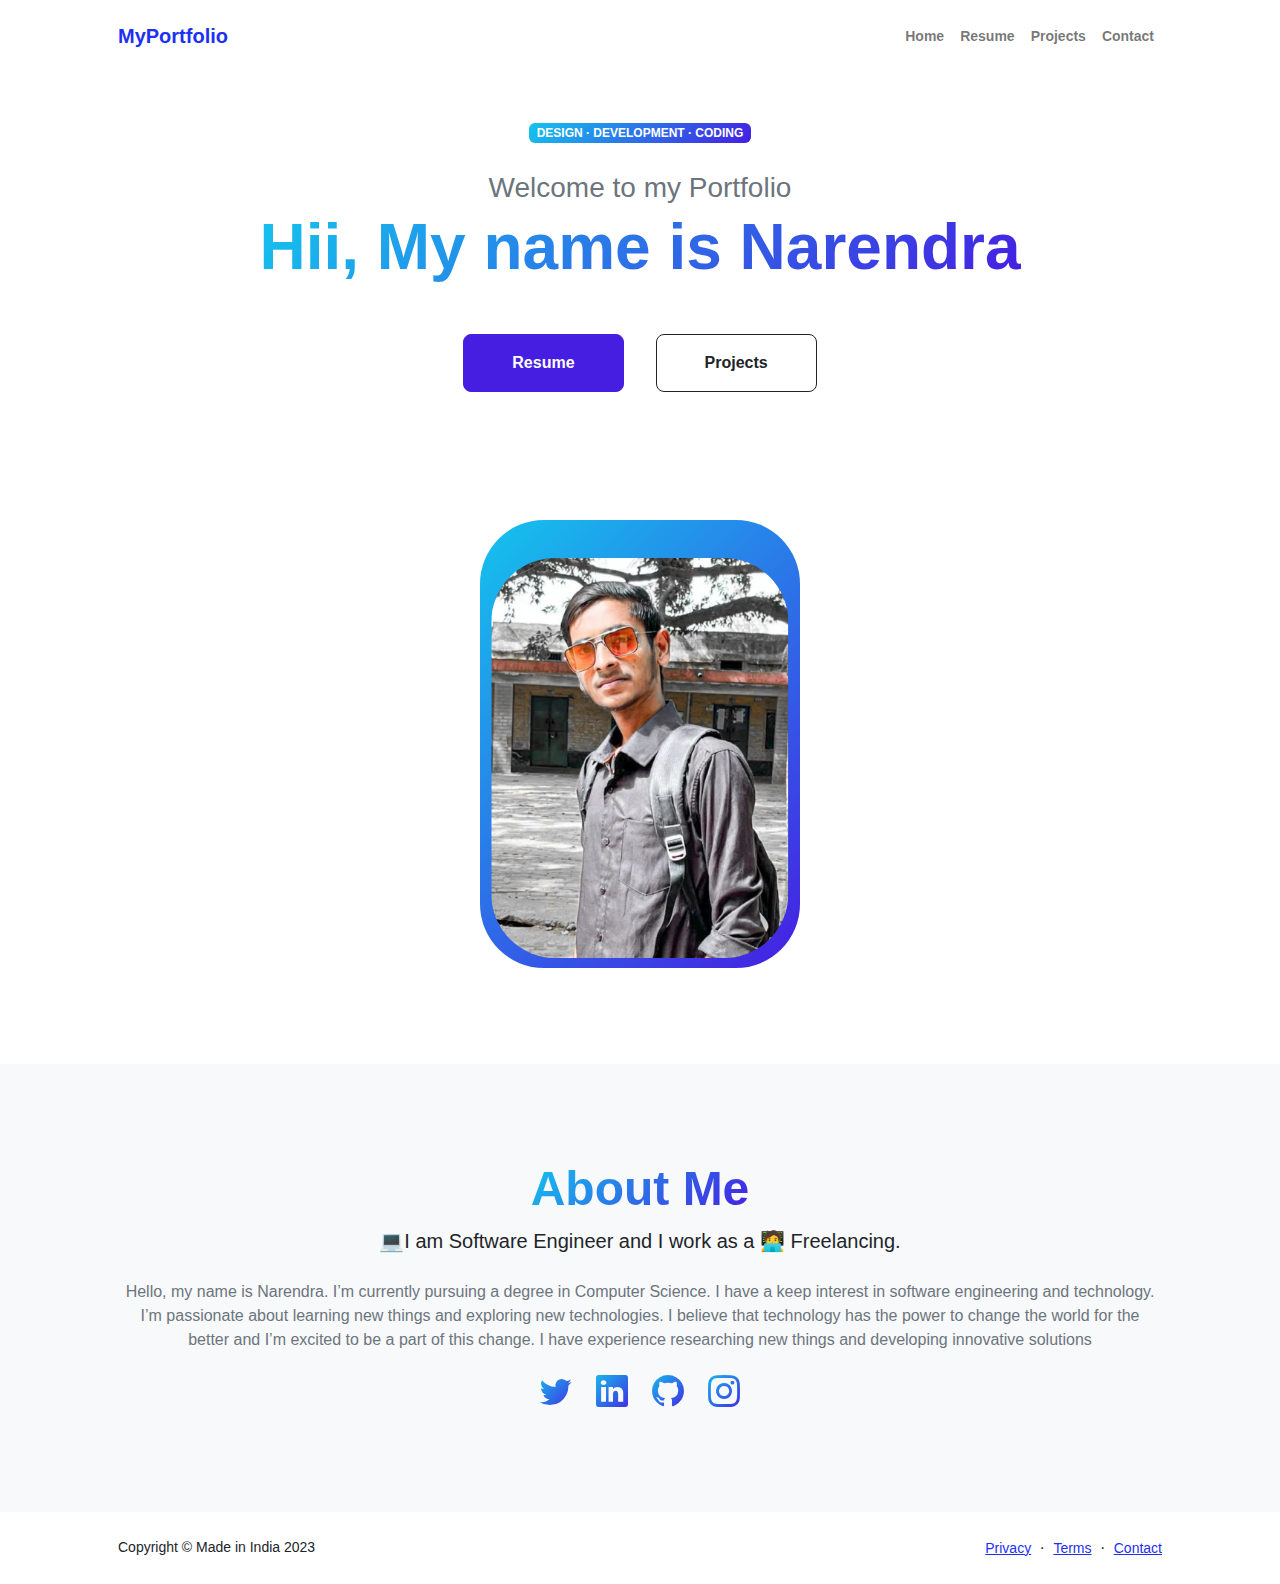
==== index.html @ 51c8ee44 "Add files via upload" ====
<!DOCTYPE html>
<html lang="en">
    <head>
        <meta charset="utf-8" />
        <meta name="viewport" content="width=device-width, initial-scale=1, shrink-to-fit=no" />
        <meta name="description" content="" />
        <meta name="author" content="" />
        <title>MyPortfolio</title>
        <!-- Favicon-->
        <link rel="icon" type="image/x-icon" href="assets/favicon.ico" />
        <!-- Custom Google font-->
        <link rel="preconnect" href="https://fonts.googleapis.com" />
        <link rel="preconnect" href="https://fonts.gstatic.com" crossorigin />
        <link href="https://fonts.googleapis.com/css2?family=Plus+Jakarta+Sans:wght@100;200;300;400;500;600;700;800;900&amp;display=swap" rel="stylesheet" />
        <!-- Bootstrap icons-->
        <link href="https://cdn.jsdelivr.net/npm/bootstrap-icons@1.8.1/font/bootstrap-icons.css" rel="stylesheet" />
        <!-- Core theme CSS (includes Bootstrap)-->
        <link href="css/styles.css" rel="stylesheet" />
    </head>
    <body class="d-flex flex-column h-100">
        <main class="flex-shrink-0">
            <!-- Navigation-->
            <nav class="navbar navbar-expand-lg navbar-light bg-white py-3">
                <div class="container px-5">
                    <a class="navbar-brand" href="index.html"><span class="fw-bolder text-primary">MyPortfolio</span></a>
                    <button class="navbar-toggler" type="button" data-bs-toggle="collapse" data-bs-target="#navbarSupportedContent" aria-controls="navbarSupportedContent" aria-expanded="false" aria-label="Toggle navigation"><span class="navbar-toggler-icon"></span></button>
                    <div class="collapse navbar-collapse" id="navbarSupportedContent">
                        <ul class="navbar-nav ms-auto mb-2 mb-lg-0 small fw-bolder">
                            <li class="nav-item"><a class="nav-link" href="index.html">Home</a></li>
                            <li class="nav-item"><a class="nav-link" href="resume.html">Resume</a></li>
                            <li class="nav-item"><a class="nav-link" href="projects.html">Projects</a></li>
                            <li class="nav-item"><a class="nav-link" href="contact.html">Contact</a></li>
                        </ul>
                    </div>
                </div>
            </nav>
            <!-- Header-->
            <header class="py-5">
                <div class="container px-5 pb-5">
                    <div class="row gx-5 align-items-center">
                        <div class="col-xxl-5">
                            <!-- Header text content-->
                            <div class="text-center text-xxl-start">
                                <div class="badge bg-gradient-primary-to-secondary text-white mb-4"><div class="text-uppercase">Design &middot; Development &middot; Coding</div></div>
                                <div class="fs-3 fw-light text-muted" id="wtext">Welcome to my Portfolio</div>
                                <h1 class="display-3 fw-bolder mb-5"><span class="text-gradient d-inline">Hii, My name is Narendra</span></h1>
                                <div class="d-grid gap-3 d-sm-flex justify-content-sm-center justify-content-xxl-start mb-3">
                                    <a class="btn btn-primary btn-lg px-5 py-3 me-sm-3 fs-6 fw-bolder" href="resume.html">Resume</a>
                                    <a class="btn btn-outline-dark btn-lg px-5 py-3 fs-6 fw-bolder" href="projects.html">Projects</a>
                                </div>
                            </div>
                        </div>
                        <div class="col-xxl-7">
                            <!-- Header profile picture-->
                            <div class="d-flex justify-content-center mt-5 mt-xxl-0">
                                <div class="profile bg-gradient-primary-to-secondary">
                                    <!-- TIP: For best results, use a photo with a transparent background like the demo example below-->
                                    <!-- Watch a tutorial on how to do this on YouTube (link)-->
                                    <img class="profile-img" src="assets/newpp.png" alt="..." />
                                    
                                    
                                        <!-- END of SVG dots-->
                                    </div>
                                </div>
                            </div>
                        </div>
                    </div>
                </div>
            </header>
            <!-- About Section-->
            <section class="bg-light py-5">
                <div class="container px-5">
                    <div class="row gx-5 justify-content-center">
                        <div class="col-xxl-8">
                            <div class="text-center my-5">
                                <h2 class="display-5 fw-bolder"><span class="text-gradient d-inline">About Me</span></h2>
                                <p class="lead fw-light mb-4">💻I am Software Engineer and I work as a 🧑‍💻 Freelancing.</p>
                                <p class="text-muted">Hello, my name is Narendra. I’m currently
                                    pursuing a degree in Computer Science. I have a
                                    keep interest in software engineering and
                                    technology. I’m passionate about learning new
                                    things and exploring new technologies. I believe
                                    that technology has the power to change the
                                    world for the better and I’m excited to be a part of
                                    this change. I have experience researching new
                                    things and developing innovative solutions</p>
                                <div class="d-flex justify-content-center fs-2 gap-4">
                                    <a class="text-gradient" target="_blank" href="https://twitter.com/rider_nk"><i class="bi bi-twitter"></i></a>
                                    <a class="text-gradient" target="_blank" href="https://www.linkedin.com/in/narendra-a90182223/"><i class="bi bi-linkedin"></i></a>
                                    <a class="text-gradient" target="_blank" href="https://github.com/nkrider7"><i class="bi bi-github"></i></a>
                                    <a class="text-gradient" target="_blank" href="https://www.instagram.com/nkriderking/"><i class="bi bi-instagram"></i></a>
                                </div>
                            </div>
                        </div>
                    </div>
                </div>
            </section>
        </main>
        <!-- Footer-->
        <footer class="bg-white py-4 mt-auto">
            <div class="container px-5">
                <div class="row align-items-center justify-content-between flex-column flex-sm-row">
                    <div class="col-auto"><div class="small m-0">Copyright &copy; Made in India 2023</div></div>
                    <div class="col-auto">
                        <a class="small" href="#!">Privacy</a>
                        <span class="mx-1">&middot;</span>
                        <a class="small" href="#!">Terms</a>
                        <span class="mx-1">&middot;</span>
                        <a class="small" href="./contact.html">Contact</a>
                    </div>
                </div>
            </div>
        </footer>
        <!-- Bootstrap core JS-->
        <script src="https://cdn.jsdelivr.net/npm/bootstrap@5.2.3/dist/js/bootstrap.bundle.min.js"></script>
        <!-- Core theme JS-->
        <script src="js/scripts.js"></script>
    </body>
</html>
---- css/styles.css ----
@charset "UTF-8";

:root {
  
  --bs-blue: #1e30f3;
  --bs-indigo: #6610f2;
  --bs-purple: #6f42c1;
  --bs-pink: #e21e80;
  --bs-red: #dc3545;
  --bs-orange: #fd7e14;
  --bs-yellow: #ffc107;
  --bs-green: #198754;
  --bs-teal: #20c997;
  --bs-cyan: #0dcaf0;
  --bs-black: #000;
  --bs-white: #fff;
  --bs-gray: #6c757d;
  --bs-gray-dark: #343a40;
  --bs-gray-100: #f8f9fa;
  --bs-gray-200: #e9ecef;
  --bs-gray-300: #dee2e6;
  --bs-gray-400: #ced4da;
  --bs-gray-500: #adb5bd;
  --bs-gray-600: #6c757d;
  --bs-gray-700: #495057;
  --bs-gray-800: #343a40;
  --bs-gray-900: #212529;
  --bs-primary: #1e30f3;
  --bs-secondary: #e21e80;
  --bs-success: #198754;
  --bs-info: #0dcaf0;
  --bs-warning: #ffc107;
  --bs-danger: #dc3545;
  --bs-light: #f8f9fa;
  --bs-dark: #212529;
  --bs-primary-rgb: 30, 48, 243;
  --bs-secondary-rgb: 226, 30, 128;
  --bs-success-rgb: 25, 135, 84;
  --bs-info-rgb: 13, 202, 240;
  --bs-warning-rgb: 255, 193, 7;
  --bs-danger-rgb: 220, 53, 69;
  --bs-light-rgb: 248, 249, 250;
  --bs-dark-rgb: 33, 37, 41;
  --bs-white-rgb: 255, 255, 255;
  --bs-black-rgb: 0, 0, 0;
  --bs-body-color-rgb: 33, 37, 41;
  --bs-body-bg-rgb: 255, 255, 255;
  --bs-font-sans-serif:Arial, Helvetica, sans-serif;
  --bs-font-monospace:Arial, Helvetica, sans-serifs;
  --bs-gradient: linear-gradient(180deg, rgba(255, 255, 255, 0.15), rgba(255, 255, 255, 0));
  --bs-body-font-family: var(--bs-font-sans-serif);
  --bs-body-font-size: 1rem;
  --bs-body-font-weight: 400;
  --bs-body-line-height: 1.5;
  --bs-body-color: #212529;
  --bs-body-bg: #fff;
  --bs-border-width: 1px;
  --bs-border-style: solid;
  --bs-border-color: #dee2e6;
  --bs-border-color-translucent: rgba(0, 0, 0, 0.175);
  --bs-border-radius: 0.375rem;
  --bs-border-radius-sm: 0.25rem;
  --bs-border-radius-lg: 0.5rem;
  --bs-border-radius-xl: 1rem;
  --bs-border-radius-2xl: 2rem;
  --bs-border-radius-pill: 50rem;
  --bs-link-color: #1e30f3;
  --bs-link-hover-color: #1826c2;
  --bs-code-color: #e21e80;
  --bs-highlight-bg: #fff3cd;
}

*,
*::before,
*::after {
  box-sizing: border-box;
}

@media (prefers-reduced-motion: no-preference) {
  :root {
    scroll-behavior: smooth;
  }
}

body {
  /* font-family: -apple-system, system-ui, BlinkMacSystemFont; */
  margin: 0;
  font-family: var(--bs-body-font-family);
  font-size: var(--bs-body-font-size);
  font-weight: var(--bs-body-font-weight);
  line-height: var(--bs-body-line-height);
  color: var(--bs-body-color);
  text-align: var(--bs-body-text-align);
  background-color: var(--bs-body-bg);
  -webkit-text-size-adjust: 100%;
  -webkit-tap-highlight-color: rgba(0, 0, 0, 0);
}

hr {
  margin: 1rem 0;
  color: inherit;
  border: 0;
  border-top: 1px solid;
  opacity: 0.25;
}

h6, .h6, h5, .h5, h4, .h4, h3, .h3, h2, .h2, h1, .h1 {
  margin-top: 0;
  margin-bottom: 0.5rem;
  font-weight: 500;
  line-height: 1.2;
}

h1, .h1 {
  font-size: calc(1.375rem + 1.5vw);
}
@media (min-width: 1200px) {
  h1, .h1 {
    font-size: 2.5rem;
  }
}

h2, .h2 {
  font-size: calc(1.325rem + 0.9vw);
}
@media (min-width: 1200px) {
  h2, .h2 {
    font-size: 2rem;
  }
}

h3, .h3 {
  font-size: calc(1.3rem + 0.6vw);
}
@media (min-width: 1200px) {
  h3, .h3 {
    font-size: 1.75rem;
  }
}

h4, .h4 {
  font-size: calc(1.275rem + 0.3vw);
}
@media (min-width: 1200px) {
  h4, .h4 {
    font-size: 1.5rem;
  }
}

h5, .h5 {
  font-size: 1.25rem;
}

h6, .h6 {
  font-size: 1rem;
}

p {
  margin-top: 0;
  margin-bottom: 1rem;
}

abbr[title] {
  -webkit-text-decoration: underline dotted;
          text-decoration: underline dotted;
  cursor: help;
  -webkit-text-decoration-skip-ink: none;
          text-decoration-skip-ink: none;
}

address {
  margin-bottom: 1rem;
  font-style: normal;
  line-height: inherit;
}

ol,
ul {
  padding-left: 2rem;
}

ol,
ul,
dl {
  margin-top: 0;
  margin-bottom: 1rem;
}

ol ol,
ul ul,
ol ul,
ul ol {
  margin-bottom: 0;
}

dt {
  font-weight: 700;
}

dd {
  margin-bottom: 0.5rem;
  margin-left: 0;
}

blockquote {
  margin: 0 0 1rem;
}

b,
strong {
  font-weight: bolder;
}

small, .small {
  font-size: 0.875em;
}

mark, .mark {
  padding: 0.1875em;
  background-color: var(--bs-highlight-bg);
}

sub,
sup {
  position: relative;
  font-size: 0.75em;
  line-height: 0;
  vertical-align: baseline;
}

sub {
  bottom: -0.25em;
}

sup {
  top: -0.5em;
}

a {
  color: var(--bs-link-color);
  text-decoration: underline;
}
a:hover {
  color: var(--bs-link-hover-color);
}

a:not([href]):not([class]), a:not([href]):not([class]):hover {
  color: inherit;
  text-decoration: none;
}

pre,
code,
kbd,
samp {
  font-family: var(--bs-font-monospace);
  font-size: 1em;
}

pre {
  display: block;
  margin-top: 0;
  margin-bottom: 1rem;
  overflow: auto;
  font-size: 0.875em;
}
pre code {
  font-size: inherit;
  color: inherit;
  word-break: normal;
}

code {
  font-size: 0.875em;
  color: var(--bs-code-color);
  word-wrap: break-word;
}
a > code {
  color: inherit;
}

kbd {
  padding: 0.1875rem 0.375rem;
  font-size: 0.875em;
  color: var(--bs-body-bg);
  background-color: var(--bs-body-color);
  border-radius: 0.25rem;
}
kbd kbd {
  padding: 0;
  font-size: 1em;
}

figure {
  margin: 0 0 1rem;
}

img,
svg {
  vertical-align: middle;
}

table {
  caption-side: bottom;
  border-collapse: collapse;
}

caption {
  padding-top: 0.5rem;
  padding-bottom: 0.5rem;
  color: #6c757d;
  text-align: left;
}

th {
  text-align: inherit;
  text-align: -webkit-match-parent;
}

thead,
tbody,
tfoot,
tr,
td,
th {
  border-color: inherit;
  border-style: solid;
  border-width: 0;
}

label {
  display: inline-block;
}

button {
  border-radius: 0;
}

button:focus:not(:focus-visible) {
  outline: 0;
}

input,
button,
select,
optgroup,
textarea {
  margin: 0;
  font-family: inherit;
  font-size: inherit;
  line-height: inherit;
}

button,
select {
  text-transform: none;
}

[role=button] {
  cursor: pointer;
}

select {
  word-wrap: normal;
}
select:disabled {
  opacity: 1;
}

[list]:not([type=date]):not([type=datetime-local]):not([type=month]):not([type=week]):not([type=time])::-webkit-calendar-picker-indicator {
  display: none !important;
}

button,
[type=button],
[type=reset],
[type=submit] {
  -webkit-appearance: button;
}
button:not(:disabled),
[type=button]:not(:disabled),
[type=reset]:not(:disabled),
[type=submit]:not(:disabled) {
  cursor: pointer;
}

::-moz-focus-inner {
  padding: 0;
  border-style: none;
}

textarea {
  resize: vertical;
}

fieldset {
  min-width: 0;
  padding: 0;
  margin: 0;
  border: 0;
}

legend {
  float: left;
  width: 100%;
  padding: 0;
  margin-bottom: 0.5rem;
  font-size: calc(1.275rem + 0.3vw);
  line-height: inherit;
}
@media (min-width: 1200px) {
  legend {
    font-size: 1.5rem;
  }
}
legend + * {
  clear: left;
}

::-webkit-datetime-edit-fields-wrapper,
::-webkit-datetime-edit-text,
::-webkit-datetime-edit-minute,
::-webkit-datetime-edit-hour-field,
::-webkit-datetime-edit-day-field,
::-webkit-datetime-edit-month-field,
::-webkit-datetime-edit-year-field {
  padding: 0;
}

::-webkit-inner-spin-button {
  height: auto;
}

[type=search] {
  outline-offset: -2px;
  -webkit-appearance: textfield;
}

/* rtl:raw:
[type="tel"],
[type="url"],
[type="email"],
[type="number"] {
  direction: ltr;
}
*/
::-webkit-search-decoration {
  -webkit-appearance: none;
}

::-webkit-color-swatch-wrapper {
  padding: 0;
}

::file-selector-button {
  font: inherit;
  -webkit-appearance: button;
}

output {
  display: inline-block;
}

iframe {
  border: 0;
}

summary {
  display: list-item;
  cursor: pointer;
}

progress {
  vertical-align: baseline;
}

[hidden] {
  display: none !important;
}

.lead {
  font-size: 1.25rem;
  font-weight: 300;
}

.display-1 {
  font-size: calc(1.625rem + 4.5vw);
  font-weight: 300;
  line-height: 1.2;
}
@media (min-width: 1200px) {
  .display-1 {
    font-size: 5rem;
  }
}

.display-2 {
  font-size: calc(1.575rem + 3.9vw);
  font-weight: 300;
  line-height: 1.2;
}
@media (min-width: 1200px) {
  .display-2 {
    font-size: 4.5rem;
  }
}

.display-3 {
  font-size: calc(1.525rem + 3.3vw);
  font-weight: 300;
  line-height: 1.2;
}
@media (min-width: 1200px) {
  .display-3 {
    font-size: 4rem;
  }
}

.display-4 {
  font-size: calc(1.475rem + 2.7vw);
  font-weight: 300;
  line-height: 1.2;
}
@media (min-width: 1200px) {
  .display-4 {
    font-size: 3.5rem;
  }
}

.display-5 {
  font-size: calc(1.425rem + 2.1vw);
  font-weight: 300;
  line-height: 1.2;
}
@media (min-width: 1200px) {
  .display-5 {
    font-size: 3rem;
  }
}

.display-6 {
  font-size: calc(1.375rem + 1.5vw);
  font-weight: 300;
  line-height: 1.2;
}
@media (min-width: 1200px) {
  .display-6 {
    font-size: 2.5rem;
  }
}

.list-unstyled {
  padding-left: 0;
  list-style: none;
}

.list-inline {
  padding-left: 0;
  list-style: none;
}

.list-inline-item {
  display: inline-block;
}
.list-inline-item:not(:last-child) {
  margin-right: 0.5rem;
}

.initialism {
  font-size: 0.875em;
  text-transform: uppercase;
}

.blockquote {
  margin-bottom: 1rem;
  font-size: 1.25rem;
}
.blockquote > :last-child {
  margin-bottom: 0;
}

.blockquote-footer {
  margin-top: -1rem;
  margin-bottom: 1rem;
  font-size: 0.875em;
  color: #6c757d;
}
.blockquote-footer::before {
  content: "— ";
}

.img-fluid {
  max-width: 100%;
  height: auto;
}

.img-thumbnail {
  padding: 0.25rem;
  background-color: #fff;
  border: 1px solid var(--bs-border-color);
  border-radius: 0.375rem;
  max-width: 100%;
  height: auto;
}

.figure {
  display: inline-block;
}

.figure-img {
  margin-bottom: 0.5rem;
  line-height: 1;
}

.figure-caption {
  font-size: 0.875em;
  color: #6c757d;
}

.container,
.container-fluid,
.container-xxl,
.container-xl,
.container-lg,
.container-md,
.container-sm {
  --bs-gutter-x: 1.5rem;
  --bs-gutter-y: 0;
  width: 100%;
  padding-right: calc(var(--bs-gutter-x) * 0.5);
  padding-left: calc(var(--bs-gutter-x) * 0.5);
  margin-right: auto;
  margin-left: auto;
}

@media (min-width: 576px) {
  .container-sm, .container {
    max-width: 540px;
  }
}
@media (min-width: 768px) {
  .container-md, .container-sm, .container {
    max-width: 720px;
  }
}
@media (min-width: 992px) {
  .container-lg, .container-md, .container-sm, .container {
    max-width: 960px;
  }
}
@media (min-width: 1200px) {
  .container-xl, .container-lg, .container-md, .container-sm, .container {
    max-width: 1140px;
  }
}
@media (min-width: 1400px) {
  .container-xxl, .container-xl, .container-lg, .container-md, .container-sm, .container {
    max-width: 1320px;
  }
}
.row {
  --bs-gutter-x: 1.5rem;
  --bs-gutter-y: 0;
  display: flex;
  flex-wrap: wrap;
  margin-top: calc(-1 * var(--bs-gutter-y));
  margin-right: calc(-0.5 * var(--bs-gutter-x));
  margin-left: calc(-0.5 * var(--bs-gutter-x));
}
.row > * {
  flex-shrink: 0;
  width: 100%;
  max-width: 100%;
  padding-right: calc(var(--bs-gutter-x) * 0.5);
  padding-left: calc(var(--bs-gutter-x) * 0.5);
  margin-top: var(--bs-gutter-y);
}

.col {
  flex: 1 0 0%;
}

.row-cols-auto > * {
  flex: 0 0 auto;
  width: auto;
}

.row-cols-1 > * {
  flex: 0 0 auto;
  width: 100%;
}

.row-cols-2 > * {
  flex: 0 0 auto;
  width: 50%;
}

.row-cols-3 > * {
  flex: 0 0 auto;
  width: 33.3333333333%;
}

.row-cols-4 > * {
  flex: 0 0 auto;
  width: 25%;
}

.row-cols-5 > * {
  flex: 0 0 auto;
  width: 20%;
}

.row-cols-6 > * {
  flex: 0 0 auto;
  width: 16.6666666667%;
}

.col-auto {
  flex: 0 0 auto;
  width: auto;
}

.col-1 {
  flex: 0 0 auto;
  width: 8.33333333%;
}

.col-2 {
  flex: 0 0 auto;
  width: 16.66666667%;
}

.col-3 {
  flex: 0 0 auto;
  width: 25%;
}

.col-4 {
  flex: 0 0 auto;
  width: 33.33333333%;
}

.col-5 {
  flex: 0 0 auto;
  width: 41.66666667%;
}

.col-6 {
  flex: 0 0 auto;
  width: 50%;
}

.col-7 {
  flex: 0 0 auto;
  width: 58.33333333%;
}

.col-8 {
  flex: 0 0 auto;
  width: 66.66666667%;
}

.col-9 {
  flex: 0 0 auto;
  width: 75%;
}

.col-10 {
  flex: 0 0 auto;
  width: 83.33333333%;
}

.col-11 {
  flex: 0 0 auto;
  width: 91.66666667%;
}

.col-12 {
  flex: 0 0 auto;
  width: 100%;
}

.offset-1 {
  margin-left: 8.33333333%;
}

.offset-2 {
  margin-left: 16.66666667%;
}

.offset-3 {
  margin-left: 25%;
}

.offset-4 {
  margin-left: 33.33333333%;
}

.offset-5 {
  margin-left: 41.66666667%;
}

.offset-6 {
  margin-left: 50%;
}

.offset-7 {
  margin-left: 58.33333333%;
}

.offset-8 {
  margin-left: 66.66666667%;
}

.offset-9 {
  margin-left: 75%;
}

.offset-10 {
  margin-left: 83.33333333%;
}

.offset-11 {
  margin-left: 91.66666667%;
}

.g-0,
.gx-0 {
  --bs-gutter-x: 0;
}

.g-0,
.gy-0 {
  --bs-gutter-y: 0;
}

.g-1,
.gx-1 {
  --bs-gutter-x: 0.25rem;
}

.g-1,
.gy-1 {
  --bs-gutter-y: 0.25rem;
}

.g-2,
.gx-2 {
  --bs-gutter-x: 0.5rem;
}

.g-2,
.gy-2 {
  --bs-gutter-y: 0.5rem;
}

.g-3,
.gx-3 {
  --bs-gutter-x: 1rem;
}

.g-3,
.gy-3 {
  --bs-gutter-y: 1rem;
}

.g-4,
.gx-4 {
  --bs-gutter-x: 1.5rem;
}

.g-4,
.gy-4 {
  --bs-gutter-y: 1.5rem;
}

.g-5,
.gx-5 {
  --bs-gutter-x: 3rem;
}

.g-5,
.gy-5 {
  --bs-gutter-y: 3rem;
}

@media (min-width: 576px) {
  .col-sm {
    flex: 1 0 0%;
  }
  .row-cols-sm-auto > * {
    flex: 0 0 auto;
    width: auto;
  }
  .row-cols-sm-1 > * {
    flex: 0 0 auto;
    width: 100%;
  }
  .row-cols-sm-2 > * {
    flex: 0 0 auto;
    width: 50%;
  }
  .row-cols-sm-3 > * {
    flex: 0 0 auto;
    width: 33.3333333333%;
  }
  .row-cols-sm-4 > * {
    flex: 0 0 auto;
    width: 25%;
  }
  .row-cols-sm-5 > * {
    flex: 0 0 auto;
    width: 20%;
  }
  .row-cols-sm-6 > * {
    flex: 0 0 auto;
    width: 16.6666666667%;
  }
  .col-sm-auto {
    flex: 0 0 auto;
    width: auto;
  }
  .col-sm-1 {
    flex: 0 0 auto;
    width: 8.33333333%;
  }
  .col-sm-2 {
    flex: 0 0 auto;
    width: 16.66666667%;
  }
  .col-sm-3 {
    flex: 0 0 auto;
    width: 25%;
  }
  .col-sm-4 {
    flex: 0 0 auto;
    width: 33.33333333%;
  }
  .col-sm-5 {
    flex: 0 0 auto;
    width: 41.66666667%;
  }
  .col-sm-6 {
    flex: 0 0 auto;
    width: 50%;
  }
  .col-sm-7 {
    flex: 0 0 auto;
    width: 58.33333333%;
  }
  .col-sm-8 {
    flex: 0 0 auto;
    width: 66.66666667%;
  }
  .col-sm-9 {
    flex: 0 0 auto;
    width: 75%;
  }
  .col-sm-10 {
    flex: 0 0 auto;
    width: 83.33333333%;
  }
  .col-sm-11 {
    flex: 0 0 auto;
    width: 91.66666667%;
  }
  .col-sm-12 {
    flex: 0 0 auto;
    width: 100%;
  }
  .offset-sm-0 {
    margin-left: 0;
  }
  .offset-sm-1 {
    margin-left: 8.33333333%;
  }
  .offset-sm-2 {
    margin-left: 16.66666667%;
  }
  .offset-sm-3 {
    margin-left: 25%;
  }
  .offset-sm-4 {
    margin-left: 33.33333333%;
  }
  .offset-sm-5 {
    margin-left: 41.66666667%;
  }
  .offset-sm-6 {
    margin-left: 50%;
  }
  .offset-sm-7 {
    margin-left: 58.33333333%;
  }
  .offset-sm-8 {
    margin-left: 66.66666667%;
  }
  .offset-sm-9 {
    margin-left: 75%;
  }
  .offset-sm-10 {
    margin-left: 83.33333333%;
  }
  .offset-sm-11 {
    margin-left: 91.66666667%;
  }
  .g-sm-0,
  .gx-sm-0 {
    --bs-gutter-x: 0;
  }
  .g-sm-0,
  .gy-sm-0 {
    --bs-gutter-y: 0;
  }
  .g-sm-1,
  .gx-sm-1 {
    --bs-gutter-x: 0.25rem;
  }
  .g-sm-1,
  .gy-sm-1 {
    --bs-gutter-y: 0.25rem;
  }
  .g-sm-2,
  .gx-sm-2 {
    --bs-gutter-x: 0.5rem;
  }
  .g-sm-2,
  .gy-sm-2 {
    --bs-gutter-y: 0.5rem;
  }
  .g-sm-3,
  .gx-sm-3 {
    --bs-gutter-x: 1rem;
  }
  .g-sm-3,
  .gy-sm-3 {
    --bs-gutter-y: 1rem;
  }
  .g-sm-4,
  .gx-sm-4 {
    --bs-gutter-x: 1.5rem;
  }
  .g-sm-4,
  .gy-sm-4 {
    --bs-gutter-y: 1.5rem;
  }
  .g-sm-5,
  .gx-sm-5 {
    --bs-gutter-x: 3rem;
  }
  .g-sm-5,
  .gy-sm-5 {
    --bs-gutter-y: 3rem;
  }
}
@media (min-width: 768px) {
  .col-md {
    flex: 1 0 0%;
  }
  .row-cols-md-auto > * {
    flex: 0 0 auto;
    width: auto;
  }
  .row-cols-md-1 > * {
    flex: 0 0 auto;
    width: 100%;
  }
  .row-cols-md-2 > * {
    flex: 0 0 auto;
    width: 50%;
  }
  .row-cols-md-3 > * {
    flex: 0 0 auto;
    width: 33.3333333333%;
  }
  .row-cols-md-4 > * {
    flex: 0 0 auto;
    width: 25%;
  }
  .row-cols-md-5 > * {
    flex: 0 0 auto;
    width: 20%;
  }
  .row-cols-md-6 > * {
    flex: 0 0 auto;
    width: 16.6666666667%;
  }
  .col-md-auto {
    flex: 0 0 auto;
    width: auto;
  }
  .col-md-1 {
    flex: 0 0 auto;
    width: 8.33333333%;
  }
  .col-md-2 {
    flex: 0 0 auto;
    width: 16.66666667%;
  }
  .col-md-3 {
    flex: 0 0 auto;
    width: 25%;
  }
  .col-md-4 {
    flex: 0 0 auto;
    width: 33.33333333%;
  }
  .col-md-5 {
    flex: 0 0 auto;
    width: 41.66666667%;
  }
  .col-md-6 {
    flex: 0 0 auto;
    width: 50%;
  }
  .col-md-7 {
    flex: 0 0 auto;
    width: 58.33333333%;
  }
  .col-md-8 {
    flex: 0 0 auto;
    width: 66.66666667%;
  }
  .col-md-9 {
    flex: 0 0 auto;
    width: 75%;
  }
  .col-md-10 {
    flex: 0 0 auto;
    width: 83.33333333%;
  }
  .col-md-11 {
    flex: 0 0 auto;
    width: 91.66666667%;
  }
  .col-md-12 {
    flex: 0 0 auto;
    width: 100%;
  }
  .offset-md-0 {
    margin-left: 0;
  }
  .offset-md-1 {
    margin-left: 8.33333333%;
  }
  .offset-md-2 {
    margin-left: 16.66666667%;
  }
  .offset-md-3 {
    margin-left: 25%;
  }
  .offset-md-4 {
    margin-left: 33.33333333%;
  }
  .offset-md-5 {
    margin-left: 41.66666667%;
  }
  .offset-md-6 {
    margin-left: 50%;
  }
  .offset-md-7 {
    margin-left: 58.33333333%;
  }
  .offset-md-8 {
    margin-left: 66.66666667%;
  }
  .offset-md-9 {
    margin-left: 75%;
  }
  .offset-md-10 {
    margin-left: 83.33333333%;
  }
  .offset-md-11 {
    margin-left: 91.66666667%;
  }
  .g-md-0,
  .gx-md-0 {
    --bs-gutter-x: 0;
  }
  .g-md-0,
  .gy-md-0 {
    --bs-gutter-y: 0;
  }
  .g-md-1,
  .gx-md-1 {
    --bs-gutter-x: 0.25rem;
  }
  .g-md-1,
  .gy-md-1 {
    --bs-gutter-y: 0.25rem;
  }
  .g-md-2,
  .gx-md-2 {
    --bs-gutter-x: 0.5rem;
  }
  .g-md-2,
  .gy-md-2 {
    --bs-gutter-y: 0.5rem;
  }
  .g-md-3,
  .gx-md-3 {
    --bs-gutter-x: 1rem;
  }
  .g-md-3,
  .gy-md-3 {
    --bs-gutter-y: 1rem;
  }
  .g-md-4,
  .gx-md-4 {
    --bs-gutter-x: 1.5rem;
  }
  .g-md-4,
  .gy-md-4 {
    --bs-gutter-y: 1.5rem;
  }
  .g-md-5,
  .gx-md-5 {
    --bs-gutter-x: 3rem;
  }
  .g-md-5,
  .gy-md-5 {
    --bs-gutter-y: 3rem;
  }
}
@media (min-width: 992px) {
  .col-lg {
    flex: 1 0 0%;
  }
  .row-cols-lg-auto > * {
    flex: 0 0 auto;
    width: auto;
  }
  .row-cols-lg-1 > * {
    flex: 0 0 auto;
    width: 100%;
  }
  .row-cols-lg-2 > * {
    flex: 0 0 auto;
    width: 50%;
  }
  .row-cols-lg-3 > * {
    flex: 0 0 auto;
    width: 33.3333333333%;
  }
  .row-cols-lg-4 > * {
    flex: 0 0 auto;
    width: 25%;
  }
  .row-cols-lg-5 > * {
    flex: 0 0 auto;
    width: 20%;
  }
  .row-cols-lg-6 > * {
    flex: 0 0 auto;
    width: 16.6666666667%;
  }
  .col-lg-auto {
    flex: 0 0 auto;
    width: auto;
  }
  .col-lg-1 {
    flex: 0 0 auto;
    width: 8.33333333%;
  }
  .col-lg-2 {
    flex: 0 0 auto;
    width: 16.66666667%;
  }
  .col-lg-3 {
    flex: 0 0 auto;
    width: 25%;
  }
  .col-lg-4 {
    flex: 0 0 auto;
    width: 33.33333333%;
  }
  .col-lg-5 {
    flex: 0 0 auto;
    width: 41.66666667%;
  }
  .col-lg-6 {
    flex: 0 0 auto;
    width: 50%;
  }
  .col-lg-7 {
    flex: 0 0 auto;
    width: 58.33333333%;
  }
  .col-lg-8 {
    flex: 0 0 auto;
    width: 66.66666667%;
  }
  .col-lg-9 {
    flex: 0 0 auto;
    width: 75%;
  }
  .col-lg-10 {
    flex: 0 0 auto;
    width: 83.33333333%;
  }
  .col-lg-11 {
    flex: 0 0 auto;
    width: 91.66666667%;
  }
  .col-lg-12 {
    flex: 0 0 auto;
    width: 100%;
  }
  .offset-lg-0 {
    margin-left: 0;
  }
  .offset-lg-1 {
    margin-left: 8.33333333%;
  }
  .offset-lg-2 {
    margin-left: 16.66666667%;
  }
  .offset-lg-3 {
    margin-left: 25%;
  }
  .offset-lg-4 {
    margin-left: 33.33333333%;
  }
  .offset-lg-5 {
    margin-left: 41.66666667%;
  }
  .offset-lg-6 {
    margin-left: 50%;
  }
  .offset-lg-7 {
    margin-left: 58.33333333%;
  }
  .offset-lg-8 {
    margin-left: 66.66666667%;
  }
  .offset-lg-9 {
    margin-left: 75%;
  }
  .offset-lg-10 {
    margin-left: 83.33333333%;
  }
  .offset-lg-11 {
    margin-left: 91.66666667%;
  }
  .g-lg-0,
  .gx-lg-0 {
    --bs-gutter-x: 0;
  }
  .g-lg-0,
  .gy-lg-0 {
    --bs-gutter-y: 0;
  }
  .g-lg-1,
  .gx-lg-1 {
    --bs-gutter-x: 0.25rem;
  }
  .g-lg-1,
  .gy-lg-1 {
    --bs-gutter-y: 0.25rem;
  }
  .g-lg-2,
  .gx-lg-2 {
    --bs-gutter-x: 0.5rem;
  }
  .g-lg-2,
  .gy-lg-2 {
    --bs-gutter-y: 0.5rem;
  }
  .g-lg-3,
  .gx-lg-3 {
    --bs-gutter-x: 1rem;
  }
  .g-lg-3,
  .gy-lg-3 {
    --bs-gutter-y: 1rem;
  }
  .g-lg-4,
  .gx-lg-4 {
    --bs-gutter-x: 1.5rem;
  }
  .g-lg-4,
  .gy-lg-4 {
    --bs-gutter-y: 1.5rem;
  }
  .g-lg-5,
  .gx-lg-5 {
    --bs-gutter-x: 3rem;
  }
  .g-lg-5,
  .gy-lg-5 {
    --bs-gutter-y: 3rem;
  }
}
@media (min-width: 1200px) {
  .col-xl {
    flex: 1 0 0%;
  }
  .row-cols-xl-auto > * {
    flex: 0 0 auto;
    width: auto;
  }
  .row-cols-xl-1 > * {
    flex: 0 0 auto;
    width: 100%;
  }
  .row-cols-xl-2 > * {
    flex: 0 0 auto;
    width: 50%;
  }
  .row-cols-xl-3 > * {
    flex: 0 0 auto;
    width: 33.3333333333%;
  }
  .row-cols-xl-4 > * {
    flex: 0 0 auto;
    width: 25%;
  }
  .row-cols-xl-5 > * {
    flex: 0 0 auto;
    width: 20%;
  }
  .row-cols-xl-6 > * {
    flex: 0 0 auto;
    width: 16.6666666667%;
  }
  .col-xl-auto {
    flex: 0 0 auto;
    width: auto;
  }
  .col-xl-1 {
    flex: 0 0 auto;
    width: 8.33333333%;
  }
  .col-xl-2 {
    flex: 0 0 auto;
    width: 16.66666667%;
  }
  .col-xl-3 {
    flex: 0 0 auto;
    width: 25%;
  }
  .col-xl-4 {
    flex: 0 0 auto;
    width: 33.33333333%;
  }
  .col-xl-5 {
    flex: 0 0 auto;
    width: 41.66666667%;
  }
  .col-xl-6 {
    flex: 0 0 auto;
    width: 50%;
  }
  .col-xl-7 {
    flex: 0 0 auto;
    width: 58.33333333%;
  }
  .col-xl-8 {
    flex: 0 0 auto;
    width: 66.66666667%;
  }
  .col-xl-9 {
    flex: 0 0 auto;
    width: 75%;
  }
  .col-xl-10 {
    flex: 0 0 auto;
    width: 83.33333333%;
  }
  .col-xl-11 {
    flex: 0 0 auto;
    width: 91.66666667%;
  }
  .col-xl-12 {
    flex: 0 0 auto;
    width: 100%;
  }
  .offset-xl-0 {
    margin-left: 0;
  }
  .offset-xl-1 {
    margin-left: 8.33333333%;
  }
  .offset-xl-2 {
    margin-left: 16.66666667%;
  }
  .offset-xl-3 {
    margin-left: 25%;
  }
  .offset-xl-4 {
    margin-left: 33.33333333%;
  }
  .offset-xl-5 {
    margin-left: 41.66666667%;
  }
  .offset-xl-6 {
    margin-left: 50%;
  }
  .offset-xl-7 {
    margin-left: 58.33333333%;
  }
  .offset-xl-8 {
    margin-left: 66.66666667%;
  }
  .offset-xl-9 {
    margin-left: 75%;
  }
  .offset-xl-10 {
    margin-left: 83.33333333%;
  }
  .offset-xl-11 {
    margin-left: 91.66666667%;
  }
  .g-xl-0,
  .gx-xl-0 {
    --bs-gutter-x: 0;
  }
  .g-xl-0,
  .gy-xl-0 {
    --bs-gutter-y: 0;
  }
  .g-xl-1,
  .gx-xl-1 {
    --bs-gutter-x: 0.25rem;
  }
  .g-xl-1,
  .gy-xl-1 {
    --bs-gutter-y: 0.25rem;
  }
  .g-xl-2,
  .gx-xl-2 {
    --bs-gutter-x: 0.5rem;
  }
  .g-xl-2,
  .gy-xl-2 {
    --bs-gutter-y: 0.5rem;
  }
  .g-xl-3,
  .gx-xl-3 {
    --bs-gutter-x: 1rem;
  }
  .g-xl-3,
  .gy-xl-3 {
    --bs-gutter-y: 1rem;
  }
  .g-xl-4,
  .gx-xl-4 {
    --bs-gutter-x: 1.5rem;
  }
  .g-xl-4,
  .gy-xl-4 {
    --bs-gutter-y: 1.5rem;
  }
  .g-xl-5,
  .gx-xl-5 {
    --bs-gutter-x: 3rem;
  }
  .g-xl-5,
  .gy-xl-5 {
    --bs-gutter-y: 3rem;
  }
}
@media (min-width: 1400px) {
  .col-xxl {
    flex: 1 0 0%;
  }
  .row-cols-xxl-auto > * {
    flex: 0 0 auto;
    width: auto;
  }
  .row-cols-xxl-1 > * {
    flex: 0 0 auto;
    width: 100%;
  }
  .row-cols-xxl-2 > * {
    flex: 0 0 auto;
    width: 50%;
  }
  .row-cols-xxl-3 > * {
    flex: 0 0 auto;
    width: 33.3333333333%;
  }
  .row-cols-xxl-4 > * {
    flex: 0 0 auto;
    width: 25%;
  }
  .row-cols-xxl-5 > * {
    flex: 0 0 auto;
    width: 20%;
  }
  .row-cols-xxl-6 > * {
    flex: 0 0 auto;
    width: 16.6666666667%;
  }
  .col-xxl-auto {
    flex: 0 0 auto;
    width: auto;
  }
  .col-xxl-1 {
    flex: 0 0 auto;
    width: 8.33333333%;
  }
  .col-xxl-2 {
    flex: 0 0 auto;
    width: 16.66666667%;
  }
  .col-xxl-3 {
    flex: 0 0 auto;
    width: 25%;
  }
  .col-xxl-4 {
    flex: 0 0 auto;
    width: 33.33333333%;
  }
  .col-xxl-5 {
    flex: 0 0 auto;
    width: 41.66666667%;
  }
  .col-xxl-6 {
    flex: 0 0 auto;
    width: 50%;
  }
  .col-xxl-7 {
    flex: 0 0 auto;
    width: 58.33333333%;
  }
  .col-xxl-8 {
    flex: 0 0 auto;
    width: 66.66666667%;
  }
  .col-xxl-9 {
    flex: 0 0 auto;
    width: 75%;
  }
  .col-xxl-10 {
    flex: 0 0 auto;
    width: 83.33333333%;
  }
  .col-xxl-11 {
    flex: 0 0 auto;
    width: 91.66666667%;
  }
  .col-xxl-12 {
    flex: 0 0 auto;
    width: 100%;
  }
  .offset-xxl-0 {
    margin-left: 0;
  }
  .offset-xxl-1 {
    margin-left: 8.33333333%;
  }
  .offset-xxl-2 {
    margin-left: 16.66666667%;
  }
  .offset-xxl-3 {
    margin-left: 25%;
  }
  .offset-xxl-4 {
    margin-left: 33.33333333%;
  }
  .offset-xxl-5 {
    margin-left: 41.66666667%;
  }
  .offset-xxl-6 {
    margin-left: 50%;
  }
  .offset-xxl-7 {
    margin-left: 58.33333333%;
  }
  .offset-xxl-8 {
    margin-left: 66.66666667%;
  }
  .offset-xxl-9 {
    margin-left: 75%;
  }
  .offset-xxl-10 {
    margin-left: 83.33333333%;
  }
  .offset-xxl-11 {
    margin-left: 91.66666667%;
  }
  .g-xxl-0,
  .gx-xxl-0 {
    --bs-gutter-x: 0;
  }
  .g-xxl-0,
  .gy-xxl-0 {
    --bs-gutter-y: 0;
  }
  .g-xxl-1,
  .gx-xxl-1 {
    --bs-gutter-x: 0.25rem;
  }
  .g-xxl-1,
  .gy-xxl-1 {
    --bs-gutter-y: 0.25rem;
  }
  .g-xxl-2,
  .gx-xxl-2 {
    --bs-gutter-x: 0.5rem;
  }
  .g-xxl-2,
  .gy-xxl-2 {
    --bs-gutter-y: 0.5rem;
  }
  .g-xxl-3,
  .gx-xxl-3 {
    --bs-gutter-x: 1rem;
  }
  .g-xxl-3,
  .gy-xxl-3 {
    --bs-gutter-y: 1rem;
  }
  .g-xxl-4,
  .gx-xxl-4 {
    --bs-gutter-x: 1.5rem;
  }
  .g-xxl-4,
  .gy-xxl-4 {
    --bs-gutter-y: 1.5rem;
  }
  .g-xxl-5,
  .gx-xxl-5 {
    --bs-gutter-x: 3rem;
  }
  .g-xxl-5,
  .gy-xxl-5 {
    --bs-gutter-y: 3rem;
  }
}
.table {
  --bs-table-color: var(--bs-body-color);
  --bs-table-bg: transparent;
  --bs-table-border-color: var(--bs-border-color);
  --bs-table-accent-bg: transparent;
  --bs-table-striped-color: var(--bs-body-color);
  --bs-table-striped-bg: rgba(0, 0, 0, 0.05);
  --bs-table-active-color: var(--bs-body-color);
  --bs-table-active-bg: rgba(0, 0, 0, 0.1);
  --bs-table-hover-color: var(--bs-body-color);
  --bs-table-hover-bg: rgba(0, 0, 0, 0.075);
  width: 100%;
  margin-bottom: 1rem;
  color: var(--bs-table-color);
  vertical-align: top;
  border-color: var(--bs-table-border-color);
}
.table > :not(caption) > * > * {
  padding: 0.5rem 0.5rem;
  background-color: var(--bs-table-bg);
  border-bottom-width: 1px;
  box-shadow: inset 0 0 0 9999px var(--bs-table-accent-bg);
}
.table > tbody {
  vertical-align: inherit;
}
.table > thead {
  vertical-align: bottom;
}

.table-group-divider {
  border-top: 2px solid currentcolor;
}

.caption-top {
  caption-side: top;
}

.table-sm > :not(caption) > * > * {
  padding: 0.25rem 0.25rem;
}

.table-bordered > :not(caption) > * {
  border-width: 1px 0;
}
.table-bordered > :not(caption) > * > * {
  border-width: 0 1px;
}

.table-borderless > :not(caption) > * > * {
  border-bottom-width: 0;
}
.table-borderless > :not(:first-child) {
  border-top-width: 0;
}

.table-striped > tbody > tr:nth-of-type(odd) > * {
  --bs-table-accent-bg: var(--bs-table-striped-bg);
  color: var(--bs-table-striped-color);
}

.table-striped-columns > :not(caption) > tr > :nth-child(even) {
  --bs-table-accent-bg: var(--bs-table-striped-bg);
  color: var(--bs-table-striped-color);
}

.table-active {
  --bs-table-accent-bg: var(--bs-table-active-bg);
  color: var(--bs-table-active-color);
}

.table-hover > tbody > tr:hover > * {
  --bs-table-accent-bg: var(--bs-table-hover-bg);
  color: var(--bs-table-hover-color);
}

.table-primary {
  --bs-table-color: #000;
  --bs-table-bg: #d2d6fd;
  --bs-table-border-color: #bdc1e4;
  --bs-table-striped-bg: #c8cbf0;
  --bs-table-striped-color: #000;
  --bs-table-active-bg: #bdc1e4;
  --bs-table-active-color: #000;
  --bs-table-hover-bg: #c2c6ea;
  --bs-table-hover-color: #000;
  color: var(--bs-table-color);
  border-color: var(--bs-table-border-color);
}

.table-secondary {
  --bs-table-color: #000;
  --bs-table-bg: #f9d2e6;
  --bs-table-border-color: #e0bdcf;
  --bs-table-striped-bg: #edc8db;
  --bs-table-striped-color: #000;
  --bs-table-active-bg: #e0bdcf;
  --bs-table-active-color: #000;
  --bs-table-hover-bg: #e6c2d5;
  --bs-table-hover-color: #000;
  color: var(--bs-table-color);
  border-color: var(--bs-table-border-color);
}

.table-success {
  --bs-table-color: #000;
  --bs-table-bg: #d1e7dd;
  --bs-table-border-color: #bcd0c7;
  --bs-table-striped-bg: #c7dbd2;
  --bs-table-striped-color: #000;
  --bs-table-active-bg: #bcd0c7;
  --bs-table-active-color: #000;
  --bs-table-hover-bg: #c1d6cc;
  --bs-table-hover-color: #000;
  color: var(--bs-table-color);
  border-color: var(--bs-table-border-color);
}

.table-info {
  --bs-table-color: #000;
  --bs-table-bg: #cff4fc;
  --bs-table-border-color: #badce3;
  --bs-table-striped-bg: #c5e8ef;
  --bs-table-striped-color: #000;
  --bs-table-active-bg: #badce3;
  --bs-table-active-color: #000;
  --bs-table-hover-bg: #bfe2e9;
  --bs-table-hover-color: #000;
  color: var(--bs-table-color);
  border-color: var(--bs-table-border-color);
}

.table-warning {
  --bs-table-color: #000;
  --bs-table-bg: #fff3cd;
  --bs-table-border-color: #e6dbb9;
  --bs-table-striped-bg: #f2e7c3;
  --bs-table-striped-color: #000;
  --bs-table-active-bg: #e6dbb9;
  --bs-table-active-color: #000;
  --bs-table-hover-bg: #ece1be;
  --bs-table-hover-color: #000;
  color: var(--bs-table-color);
  border-color: var(--bs-table-border-color);
}

.table-danger {
  --bs-table-color: #000;
  --bs-table-bg: #f8d7da;
  --bs-table-border-color: #dfc2c4;
  --bs-table-striped-bg: #eccccf;
  --bs-table-striped-color: #000;
  --bs-table-active-bg: #dfc2c4;
  --bs-table-active-color: #000;
  --bs-table-hover-bg: #e5c7ca;
  --bs-table-hover-color: #000;
  color: var(--bs-table-color);
  border-color: var(--bs-table-border-color);
}

.table-light {
  --bs-table-color: #000;
  --bs-table-bg: #f8f9fa;
  --bs-table-border-color: #dfe0e1;
  --bs-table-striped-bg: #ecedee;
  --bs-table-striped-color: #000;
  --bs-table-active-bg: #dfe0e1;
  --bs-table-active-color: #000;
  --bs-table-hover-bg: #e5e6e7;
  --bs-table-hover-color: #000;
  color: var(--bs-table-color);
  border-color: var(--bs-table-border-color);
}

.table-dark {
  --bs-table-color: #fff;
  --bs-table-bg: #212529;
  --bs-table-border-color: #373b3e;
  --bs-table-striped-bg: #2c3034;
  --bs-table-striped-color: #fff;
  --bs-table-active-bg: #373b3e;
  --bs-table-active-color: #fff;
  --bs-table-hover-bg: #323539;
  --bs-table-hover-color: #fff;
  color: var(--bs-table-color);
  border-color: var(--bs-table-border-color);
}

.table-responsive {
  overflow-x: auto;
  -webkit-overflow-scrolling: touch;
}

@media (max-width: 575.98px) {
  .table-responsive-sm {
    overflow-x: auto;
    -webkit-overflow-scrolling: touch;
  }
}
@media (max-width: 767.98px) {
  .table-responsive-md {
    overflow-x: auto;
    -webkit-overflow-scrolling: touch;
  }
}
@media (max-width: 991.98px) {
  .table-responsive-lg {
    overflow-x: auto;
    -webkit-overflow-scrolling: touch;
  }
}
@media (max-width: 1199.98px) {
  .table-responsive-xl {
    overflow-x: auto;
    -webkit-overflow-scrolling: touch;
  }
}
@media (max-width: 1399.98px) {
  .table-responsive-xxl {
    overflow-x: auto;
    -webkit-overflow-scrolling: touch;
  }
}
.form-label {
  margin-bottom: 0.5rem;
}

.col-form-label {
  padding-top: calc(0.375rem + 1px);
  padding-bottom: calc(0.375rem + 1px);
  margin-bottom: 0;
  font-size: inherit;
  line-height: 1.5;
}

.col-form-label-lg {
  padding-top: calc(0.5rem + 1px);
  padding-bottom: calc(0.5rem + 1px);
  font-size: 1.25rem;
}

.col-form-label-sm {
  padding-top: calc(0.25rem + 1px);
  padding-bottom: calc(0.25rem + 1px);
  font-size: 0.875rem;
}

.form-text {
  margin-top: 0.25rem;
  font-size: 0.875em;
  color: #6c757d;
}

.form-control {
  display: block;
  width: 100%;
  padding: 0.375rem 0.75rem;
  font-size: 1rem;
  font-weight: 400;
  line-height: 1.5;
  color: #212529;
  background-color: #fff;
  background-clip: padding-box;
  border: 1px solid #ced4da;
  -webkit-appearance: none;
     -moz-appearance: none;
          appearance: none;
  border-radius: 0.375rem;
  transition: border-color 0.15s ease-in-out, box-shadow 0.15s ease-in-out;
}
@media (prefers-reduced-motion: reduce) {
  .form-control {
    transition: none;
  }
}
.form-control[type=file] {
  overflow: hidden;
}
.form-control[type=file]:not(:disabled):not([readonly]) {
  cursor: pointer;
}
.form-control:focus {
  color: #212529;
  background-color: #fff;
  border-color: #8f98f9;
  outline: 0;
  box-shadow: 0 0 0 0.25rem rgba(30, 48, 243, 0.25);
}
.form-control::-webkit-date-and-time-value {
  height: 1.5em;
}
.form-control::-moz-placeholder {
  color: #6c757d;
  opacity: 1;
}
.form-control::placeholder {
  color: #6c757d;
  opacity: 1;
}
.form-control:disabled {
  background-color: #e9ecef;
  opacity: 1;
}
.form-control::file-selector-button {
  padding: 0.375rem 0.75rem;
  margin: -0.375rem -0.75rem;
  -webkit-margin-end: 0.75rem;
          margin-inline-end: 0.75rem;
  color: #212529;
  background-color: #e9ecef;
  pointer-events: none;
  border-color: inherit;
  border-style: solid;
  border-width: 0;
  border-inline-end-width: 1px;
  border-radius: 0;
  transition: color 0.15s ease-in-out, background-color 0.15s ease-in-out, border-color 0.15s ease-in-out, box-shadow 0.15s ease-in-out;
}
@media (prefers-reduced-motion: reduce) {
  .form-control::file-selector-button {
    transition: none;
  }
}
.form-control:hover:not(:disabled):not([readonly])::file-selector-button {
  background-color: #dde0e3;
}

.form-control-plaintext {
  display: block;
  width: 100%;
  padding: 0.375rem 0;
  margin-bottom: 0;
  line-height: 1.5;
  color: #212529;
  background-color: transparent;
  border: solid transparent;
  border-width: 1px 0;
}
.form-control-plaintext:focus {
  outline: 0;
}
.form-control-plaintext.form-control-sm, .form-control-plaintext.form-control-lg {
  padding-right: 0;
  padding-left: 0;
}

.form-control-sm {
  min-height: calc(1.5em + 0.5rem + 2px);
  padding: 0.25rem 0.5rem;
  font-size: 0.875rem;
  border-radius: 0.25rem;
}
.form-control-sm::file-selector-button {
  padding: 0.25rem 0.5rem;
  margin: -0.25rem -0.5rem;
  -webkit-margin-end: 0.5rem;
          margin-inline-end: 0.5rem;
}

.form-control-lg {
  min-height: calc(1.5em + 1rem + 2px);
  padding: 0.5rem 1rem;
  font-size: 1.25rem;
  border-radius: 0.5rem;
}
.form-control-lg::file-selector-button {
  padding: 0.5rem 1rem;
  margin: -0.5rem -1rem;
  -webkit-margin-end: 1rem;
          margin-inline-end: 1rem;
}

textarea.form-control {
  min-height: calc(1.5em + 0.75rem + 2px);
}
textarea.form-control-sm {
  min-height: calc(1.5em + 0.5rem + 2px);
}
textarea.form-control-lg {
  min-height: calc(1.5em + 1rem + 2px);
}

.form-control-color {
  width: 3rem;
  height: calc(1.5em + 0.75rem + 2px);
  padding: 0.375rem;
}
.form-control-color:not(:disabled):not([readonly]) {
  cursor: pointer;
}
.form-control-color::-moz-color-swatch {
  border: 0 !important;
  border-radius: 0.375rem;
}
.form-control-color::-webkit-color-swatch {
  border-radius: 0.375rem;
}
.form-control-color.form-control-sm {
  height: calc(1.5em + 0.5rem + 2px);
}
.form-control-color.form-control-lg {
  height: calc(1.5em + 1rem + 2px);
}

.form-select {
  display: block;
  width: 100%;
  padding: 0.375rem 2.25rem 0.375rem 0.75rem;
  -moz-padding-start: calc(0.75rem - 3px);
  font-size: 1rem;
  font-weight: 400;
  line-height: 1.5;
  color: #212529;
  background-color: #fff;
  background-image: url("data:image/svg+xml,%3csvg xmlns='http://www.w3.org/2000/svg' viewBox='0 0 16 16'%3e%3cpath fill='none' stroke='%23343a40' stroke-linecap='round' stroke-linejoin='round' stroke-width='2' d='m2 5 6 6 6-6'/%3e%3c/svg%3e");
  background-repeat: no-repeat;
  background-position: right 0.75rem center;
  background-size: 16px 12px;
  border: 1px solid #ced4da;
  border-radius: 0.375rem;
  transition: border-color 0.15s ease-in-out, box-shadow 0.15s ease-in-out;
  -webkit-appearance: none;
     -moz-appearance: none;
          appearance: none;
}
@media (prefers-reduced-motion: reduce) {
  .form-select {
    transition: none;
  }
}
.form-select:focus {
  border-color: #8f98f9;
  outline: 0;
  box-shadow: 0 0 0 0.25rem rgba(30, 48, 243, 0.25);
}
.form-select[multiple], .form-select[size]:not([size="1"]) {
  padding-right: 0.75rem;
  background-image: none;
}
.form-select:disabled {
  background-color: #e9ecef;
}
.form-select:-moz-focusring {
  color: transparent;
  text-shadow: 0 0 0 #212529;
}

.form-select-sm {
  padding-top: 0.25rem;
  padding-bottom: 0.25rem;
  padding-left: 0.5rem;
  font-size: 0.875rem;
  border-radius: 0.25rem;
}

.form-select-lg {
  padding-top: 0.5rem;
  padding-bottom: 0.5rem;
  padding-left: 1rem;
  font-size: 1.25rem;
  border-radius: 0.5rem;
}

.form-check {
  display: block;
  min-height: 1.5rem;
  padding-left: 1.5em;
  margin-bottom: 0.125rem;
}
.form-check .form-check-input {
  float: left;
  margin-left: -1.5em;
}

.form-check-reverse {
  padding-right: 1.5em;
  padding-left: 0;
  text-align: right;
}
.form-check-reverse .form-check-input {
  float: right;
  margin-right: -1.5em;
  margin-left: 0;
}

.form-check-input {
  width: 1em;
  height: 1em;
  margin-top: 0.25em;
  vertical-align: top;
  background-color: #fff;
  background-repeat: no-repeat;
  background-position: center;
  background-size: contain;
  border: 1px solid rgba(0, 0, 0, 0.25);
  -webkit-appearance: none;
     -moz-appearance: none;
          appearance: none;
  -webkit-print-color-adjust: exact;
          print-color-adjust: exact;
}
.form-check-input[type=checkbox] {
  border-radius: 0.25em;
}
.form-check-input[type=radio] {
  border-radius: 50%;
}
.form-check-input:active {
  filter: brightness(90%);
}
.form-check-input:focus {
  border-color: #8f98f9;
  outline: 0;
  box-shadow: 0 0 0 0.25rem rgba(30, 48, 243, 0.25);
}
.form-check-input:checked {
  background-color: #1e30f3;
  border-color: #1e30f3;
}
.form-check-input:checked[type=checkbox] {
  background-image: url("data:image/svg+xml,%3csvg xmlns='http://www.w3.org/2000/svg' viewBox='0 0 20 20'%3e%3cpath fill='none' stroke='%23fff' stroke-linecap='round' stroke-linejoin='round' stroke-width='3' d='m6 10 3 3 6-6'/%3e%3c/svg%3e");
}
.form-check-input:checked[type=radio] {
  background-image: url("data:image/svg+xml,%3csvg xmlns='http://www.w3.org/2000/svg' viewBox='-4 -4 8 8'%3e%3ccircle r='2' fill='%23fff'/%3e%3c/svg%3e");
}
.form-check-input[type=checkbox]:indeterminate {
  background-color: #1e30f3;
  border-color: #1e30f3;
  background-image: url("data:image/svg+xml,%3csvg xmlns='http://www.w3.org/2000/svg' viewBox='0 0 20 20'%3e%3cpath fill='none' stroke='%23fff' stroke-linecap='round' stroke-linejoin='round' stroke-width='3' d='M6 10h8'/%3e%3c/svg%3e");
}
.form-check-input:disabled {
  pointer-events: none;
  filter: none;
  opacity: 0.5;
}
.form-check-input[disabled] ~ .form-check-label, .form-check-input:disabled ~ .form-check-label {
  cursor: default;
  opacity: 0.5;
}

.form-switch {
  padding-left: 2.5em;
}
.form-switch .form-check-input {
  width: 2em;
  margin-left: -2.5em;
  background-image: url("data:image/svg+xml,%3csvg xmlns='http://www.w3.org/2000/svg' viewBox='-4 -4 8 8'%3e%3ccircle r='3' fill='rgba%280, 0, 0, 0.25%29'/%3e%3c/svg%3e");
  background-position: left center;
  border-radius: 2em;
  transition: background-position 0.15s ease-in-out;
}
@media (prefers-reduced-motion: reduce) {
  .form-switch .form-check-input {
    transition: none;
  }
}
.form-switch .form-check-input:focus {
  background-image: url("data:image/svg+xml,%3csvg xmlns='http://www.w3.org/2000/svg' viewBox='-4 -4 8 8'%3e%3ccircle r='3' fill='%238f98f9'/%3e%3c/svg%3e");
}
.form-switch .form-check-input:checked {
  background-position: right center;
  background-image: url("data:image/svg+xml,%3csvg xmlns='http://www.w3.org/2000/svg' viewBox='-4 -4 8 8'%3e%3ccircle r='3' fill='%23fff'/%3e%3c/svg%3e");
}
.form-switch.form-check-reverse {
  padding-right: 2.5em;
  padding-left: 0;
}
.form-switch.form-check-reverse .form-check-input {
  margin-right: -2.5em;
  margin-left: 0;
}

.form-check-inline {
  display: inline-block;
  margin-right: 1rem;
}

.btn-check {
  position: absolute;
  clip: rect(0, 0, 0, 0);
  pointer-events: none;
}
.btn-check[disabled] + .btn, .btn-check:disabled + .btn {
  pointer-events: none;
  filter: none;
  opacity: 0.65;
}

.form-range {
  width: 100%;
  height: 1.5rem;
  padding: 0;
  background-color: transparent;
  -webkit-appearance: none;
     -moz-appearance: none;
          appearance: none;
}
.form-range:focus {
  outline: 0;
}
.form-range:focus::-webkit-slider-thumb {
  box-shadow: 0 0 0 1px #fff, 0 0 0 0.25rem rgba(30, 48, 243, 0.25);
}
.form-range:focus::-moz-range-thumb {
  box-shadow: 0 0 0 1px #fff, 0 0 0 0.25rem rgba(30, 48, 243, 0.25);
}
.form-range::-moz-focus-outer {
  border: 0;
}
.form-range::-webkit-slider-thumb {
  width: 1rem;
  height: 1rem;
  margin-top: -0.25rem;
  background-color: #1e30f3;
  border: 0;
  border-radius: 1rem;
  -webkit-transition: background-color 0.15s ease-in-out, border-color 0.15s ease-in-out, box-shadow 0.15s ease-in-out;
  transition: background-color 0.15s ease-in-out, border-color 0.15s ease-in-out, box-shadow 0.15s ease-in-out;
  -webkit-appearance: none;
          appearance: none;
}
@media (prefers-reduced-motion: reduce) {
  .form-range::-webkit-slider-thumb {
    -webkit-transition: none;
    transition: none;
  }
}
.form-range::-webkit-slider-thumb:active {
  background-color: #bcc1fb;
}
.form-range::-webkit-slider-runnable-track {
  width: 100%;
  height: 0.5rem;
  color: transparent;
  cursor: pointer;
  background-color: #dee2e6;
  border-color: transparent;
  border-radius: 1rem;
}
.form-range::-moz-range-thumb {
  width: 1rem;
  height: 1rem;
  background-color: #1e30f3;
  border: 0;
  border-radius: 1rem;
  -moz-transition: background-color 0.15s ease-in-out, border-color 0.15s ease-in-out, box-shadow 0.15s ease-in-out;
  transition: background-color 0.15s ease-in-out, border-color 0.15s ease-in-out, box-shadow 0.15s ease-in-out;
  -moz-appearance: none;
       appearance: none;
}
@media (prefers-reduced-motion: reduce) {
  .form-range::-moz-range-thumb {
    -moz-transition: none;
    transition: none;
  }
}
.form-range::-moz-range-thumb:active {
  background-color: #bcc1fb;
}
.form-range::-moz-range-track {
  width: 100%;
  height: 0.5rem;
  color: transparent;
  cursor: pointer;
  background-color: #dee2e6;
  border-color: transparent;
  border-radius: 1rem;
}
.form-range:disabled {
  pointer-events: none;
}
.form-range:disabled::-webkit-slider-thumb {
  background-color: #adb5bd;
}
.form-range:disabled::-moz-range-thumb {
  background-color: #adb5bd;
}

.form-floating {
  position: relative;
}
.form-floating > .form-control,
.form-floating > .form-control-plaintext,
.form-floating > .form-select {
  height: calc(3.5rem + 2px);
  line-height: 1.25;
}
.form-floating > label {
  position: absolute;
  top: 0;
  left: 0;
  width: 100%;
  height: 100%;
  padding: 1rem 0.75rem;
  overflow: hidden;
  text-align: start;
  text-overflow: ellipsis;
  white-space: nowrap;
  pointer-events: none;
  border: 1px solid transparent;
  transform-origin: 0 0;
  transition: opacity 0.1s ease-in-out, transform 0.1s ease-in-out;
}
@media (prefers-reduced-motion: reduce) {
  .form-floating > label {
    transition: none;
  }
}
.form-floating > .form-control,
.form-floating > .form-control-plaintext {
  padding: 1rem 0.75rem;
}
.form-floating > .form-control::-moz-placeholder, .form-floating > .form-control-plaintext::-moz-placeholder {
  color: transparent;
}
.form-floating > .form-control::placeholder,
.form-floating > .form-control-plaintext::placeholder {
  color: transparent;
}
.form-floating > .form-control:not(:-moz-placeholder-shown), .form-floating > .form-control-plaintext:not(:-moz-placeholder-shown) {
  padding-top: 1.625rem;
  padding-bottom: 0.625rem;
}
.form-floating > .form-control:focus, .form-floating > .form-control:not(:placeholder-shown),
.form-floating > .form-control-plaintext:focus,
.form-floating > .form-control-plaintext:not(:placeholder-shown) {
  padding-top: 1.625rem;
  padding-bottom: 0.625rem;
}
.form-floating > .form-control:-webkit-autofill,
.form-floating > .form-control-plaintext:-webkit-autofill {
  padding-top: 1.625rem;
  padding-bottom: 0.625rem;
}
.form-floating > .form-select {
  padding-top: 1.625rem;
  padding-bottom: 0.625rem;
}
.form-floating > .form-control:not(:-moz-placeholder-shown) ~ label {
  opacity: 0.65;
  transform: scale(0.85) translateY(-0.5rem) translateX(0.15rem);
}
.form-floating > .form-control:focus ~ label,
.form-floating > .form-control:not(:placeholder-shown) ~ label,
.form-floating > .form-control-plaintext ~ label,
.form-floating > .form-select ~ label {
  opacity: 0.65;
  transform: scale(0.85) translateY(-0.5rem) translateX(0.15rem);
}
.form-floating > .form-control:-webkit-autofill ~ label {
  opacity: 0.65;
  transform: scale(0.85) translateY(-0.5rem) translateX(0.15rem);
}
.form-floating > .form-control-plaintext ~ label {
  border-width: 1px 0;
}

.input-group {
  position: relative;
  display: flex;
  flex-wrap: wrap;
  align-items: stretch;
  width: 100%;
}
.input-group > .form-control,
.input-group > .form-select,
.input-group > .form-floating {
  position: relative;
  flex: 1 1 auto;
  width: 1%;
  min-width: 0;
}
.input-group > .form-control:focus,
.input-group > .form-select:focus,
.input-group > .form-floating:focus-within {
  z-index: 5;
}
.input-group .btn {
  position: relative;
  z-index: 2;
}
.input-group .btn:focus {
  z-index: 5;
}

.input-group-text {
  display: flex;
  align-items: center;
  padding: 0.375rem 0.75rem;
  font-size: 1rem;
  font-weight: 400;
  line-height: 1.5;
  color: #212529;
  text-align: center;
  white-space: nowrap;
  background-color: #e9ecef;
  border: 1px solid #ced4da;
  border-radius: 0.375rem;
}

.input-group-lg > .form-control,
.input-group-lg > .form-select,
.input-group-lg > .input-group-text,
.input-group-lg > .btn {
  padding: 0.5rem 1rem;
  font-size: 1.25rem;
  border-radius: 0.5rem;
}

.input-group-sm > .form-control,
.input-group-sm > .form-select,
.input-group-sm > .input-group-text,
.input-group-sm > .btn {
  padding: 0.25rem 0.5rem;
  font-size: 0.875rem;
  border-radius: 0.25rem;
}

.input-group-lg > .form-select,
.input-group-sm > .form-select {
  padding-right: 3rem;
}

.input-group:not(.has-validation) > :not(:last-child):not(.dropdown-toggle):not(.dropdown-menu):not(.form-floating),
.input-group:not(.has-validation) > .dropdown-toggle:nth-last-child(n+3),
.input-group:not(.has-validation) > .form-floating:not(:last-child) > .form-control,
.input-group:not(.has-validation) > .form-floating:not(:last-child) > .form-select {
  border-top-right-radius: 0;
  border-bottom-right-radius: 0;
}
.input-group.has-validation > :nth-last-child(n+3):not(.dropdown-toggle):not(.dropdown-menu):not(.form-floating),
.input-group.has-validation > .dropdown-toggle:nth-last-child(n+4),
.input-group.has-validation > .form-floating:nth-last-child(n+3) > .form-control,
.input-group.has-validation > .form-floating:nth-last-child(n+3) > .form-select {
  border-top-right-radius: 0;
  border-bottom-right-radius: 0;
}
.input-group > :not(:first-child):not(.dropdown-menu):not(.valid-tooltip):not(.valid-feedback):not(.invalid-tooltip):not(.invalid-feedback) {
  margin-left: -1px;
  border-top-left-radius: 0;
  border-bottom-left-radius: 0;
}
.input-group > .form-floating:not(:first-child) > .form-control,
.input-group > .form-floating:not(:first-child) > .form-select {
  border-top-left-radius: 0;
  border-bottom-left-radius: 0;
}

.valid-feedback {
  display: none;
  width: 100%;
  margin-top: 0.25rem;
  font-size: 0.875em;
  color: #198754;
}

.valid-tooltip {
  position: absolute;
  top: 100%;
  z-index: 5;
  display: none;
  max-width: 100%;
  padding: 0.25rem 0.5rem;
  margin-top: 0.1rem;
  font-size: 0.875rem;
  color: #fff;
  background-color: rgba(25, 135, 84, 0.9);
  border-radius: 0.375rem;
}

.was-validated :valid ~ .valid-feedback,
.was-validated :valid ~ .valid-tooltip,
.is-valid ~ .valid-feedback,
.is-valid ~ .valid-tooltip {
  display: block;
}

.was-validated .form-control:valid, .form-control.is-valid {
  border-color: #198754;
  padding-right: calc(1.5em + 0.75rem);
  background-image: url("data:image/svg+xml,%3csvg xmlns='http://www.w3.org/2000/svg' viewBox='0 0 8 8'%3e%3cpath fill='%23198754' d='M2.3 6.73.6 4.53c-.4-1.04.46-1.4 1.1-.8l1.1 1.4 3.4-3.8c.6-.63 1.6-.27 1.2.7l-4 4.6c-.43.5-.8.4-1.1.1z'/%3e%3c/svg%3e");
  background-repeat: no-repeat;
  background-position: right calc(0.375em + 0.1875rem) center;
  background-size: calc(0.75em + 0.375rem) calc(0.75em + 0.375rem);
}
.was-validated .form-control:valid:focus, .form-control.is-valid:focus {
  border-color: #198754;
  box-shadow: 0 0 0 0.25rem rgba(25, 135, 84, 0.25);
}

.was-validated textarea.form-control:valid, textarea.form-control.is-valid {
  padding-right: calc(1.5em + 0.75rem);
  background-position: top calc(0.375em + 0.1875rem) right calc(0.375em + 0.1875rem);
}

.was-validated .form-select:valid, .form-select.is-valid {
  border-color: #198754;
}
.was-validated .form-select:valid:not([multiple]):not([size]), .was-validated .form-select:valid:not([multiple])[size="1"], .form-select.is-valid:not([multiple]):not([size]), .form-select.is-valid:not([multiple])[size="1"] {
  padding-right: 4.125rem;
  background-image: url("data:image/svg+xml,%3csvg xmlns='http://www.w3.org/2000/svg' viewBox='0 0 16 16'%3e%3cpath fill='none' stroke='%23343a40' stroke-linecap='round' stroke-linejoin='round' stroke-width='2' d='m2 5 6 6 6-6'/%3e%3c/svg%3e"), url("data:image/svg+xml,%3csvg xmlns='http://www.w3.org/2000/svg' viewBox='0 0 8 8'%3e%3cpath fill='%23198754' d='M2.3 6.73.6 4.53c-.4-1.04.46-1.4 1.1-.8l1.1 1.4 3.4-3.8c.6-.63 1.6-.27 1.2.7l-4 4.6c-.43.5-.8.4-1.1.1z'/%3e%3c/svg%3e");
  background-position: right 0.75rem center, center right 2.25rem;
  background-size: 16px 12px, calc(0.75em + 0.375rem) calc(0.75em + 0.375rem);
}
.was-validated .form-select:valid:focus, .form-select.is-valid:focus {
  border-color: #198754;
  box-shadow: 0 0 0 0.25rem rgba(25, 135, 84, 0.25);
}

.was-validated .form-control-color:valid, .form-control-color.is-valid {
  width: calc(3rem + calc(1.5em + 0.75rem));
}

.was-validated .form-check-input:valid, .form-check-input.is-valid {
  border-color: #198754;
}
.was-validated .form-check-input:valid:checked, .form-check-input.is-valid:checked {
  background-color: #198754;
}
.was-validated .form-check-input:valid:focus, .form-check-input.is-valid:focus {
  box-shadow: 0 0 0 0.25rem rgba(25, 135, 84, 0.25);
}
.was-validated .form-check-input:valid ~ .form-check-label, .form-check-input.is-valid ~ .form-check-label {
  color: #198754;
}

.form-check-inline .form-check-input ~ .valid-feedback {
  margin-left: 0.5em;
}

.was-validated .input-group > .form-control:not(:focus):valid, .input-group > .form-control:not(:focus).is-valid,
.was-validated .input-group > .form-select:not(:focus):valid,
.input-group > .form-select:not(:focus).is-valid,
.was-validated .input-group > .form-floating:not(:focus-within):valid,
.input-group > .form-floating:not(:focus-within).is-valid {
  z-index: 3;
}

.invalid-feedback {
  display: none;
  width: 100%;
  margin-top: 0.25rem;
  font-size: 0.875em;
  color: #dc3545;
}

.invalid-tooltip {
  position: absolute;
  top: 100%;
  z-index: 5;
  display: none;
  max-width: 100%;
  padding: 0.25rem 0.5rem;
  margin-top: 0.1rem;
  font-size: 0.875rem;
  color: #fff;
  background-color: rgba(220, 53, 69, 0.9);
  border-radius: 0.375rem;
}

.was-validated :invalid ~ .invalid-feedback,
.was-validated :invalid ~ .invalid-tooltip,
.is-invalid ~ .invalid-feedback,
.is-invalid ~ .invalid-tooltip {
  display: block;
}

.was-validated .form-control:invalid, .form-control.is-invalid {
  border-color: #dc3545;
  padding-right: calc(1.5em + 0.75rem);
  background-image: url("data:image/svg+xml,%3csvg xmlns='http://www.w3.org/2000/svg' viewBox='0 0 12 12' width='12' height='12' fill='none' stroke='%23dc3545'%3e%3ccircle cx='6' cy='6' r='4.5'/%3e%3cpath stroke-linejoin='round' d='M5.8 3.6h.4L6 6.5z'/%3e%3ccircle cx='6' cy='8.2' r='.6' fill='%23dc3545' stroke='none'/%3e%3c/svg%3e");
  background-repeat: no-repeat;
  background-position: right calc(0.375em + 0.1875rem) center;
  background-size: calc(0.75em + 0.375rem) calc(0.75em + 0.375rem);
}
.was-validated .form-control:invalid:focus, .form-control.is-invalid:focus {
  border-color: #dc3545;
  box-shadow: 0 0 0 0.25rem rgba(220, 53, 69, 0.25);
}

.was-validated textarea.form-control:invalid, textarea.form-control.is-invalid {
  padding-right: calc(1.5em + 0.75rem);
  background-position: top calc(0.375em + 0.1875rem) right calc(0.375em + 0.1875rem);
}

.was-validated .form-select:invalid, .form-select.is-invalid {
  border-color: #dc3545;
}
.was-validated .form-select:invalid:not([multiple]):not([size]), .was-validated .form-select:invalid:not([multiple])[size="1"], .form-select.is-invalid:not([multiple]):not([size]), .form-select.is-invalid:not([multiple])[size="1"] {
  padding-right: 4.125rem;
  background-image: url("data:image/svg+xml,%3csvg xmlns='http://www.w3.org/2000/svg' viewBox='0 0 16 16'%3e%3cpath fill='none' stroke='%23343a40' stroke-linecap='round' stroke-linejoin='round' stroke-width='2' d='m2 5 6 6 6-6'/%3e%3c/svg%3e"), url("data:image/svg+xml,%3csvg xmlns='http://www.w3.org/2000/svg' viewBox='0 0 12 12' width='12' height='12' fill='none' stroke='%23dc3545'%3e%3ccircle cx='6' cy='6' r='4.5'/%3e%3cpath stroke-linejoin='round' d='M5.8 3.6h.4L6 6.5z'/%3e%3ccircle cx='6' cy='8.2' r='.6' fill='%23dc3545' stroke='none'/%3e%3c/svg%3e");
  background-position: right 0.75rem center, center right 2.25rem;
  background-size: 16px 12px, calc(0.75em + 0.375rem) calc(0.75em + 0.375rem);
}
.was-validated .form-select:invalid:focus, .form-select.is-invalid:focus {
  border-color: #dc3545;
  box-shadow: 0 0 0 0.25rem rgba(220, 53, 69, 0.25);
}

.was-validated .form-control-color:invalid, .form-control-color.is-invalid {
  width: calc(3rem + calc(1.5em + 0.75rem));
}

.was-validated .form-check-input:invalid, .form-check-input.is-invalid {
  border-color: #dc3545;
}
.was-validated .form-check-input:invalid:checked, .form-check-input.is-invalid:checked {
  background-color: #dc3545;
}
.was-validated .form-check-input:invalid:focus, .form-check-input.is-invalid:focus {
  box-shadow: 0 0 0 0.25rem rgba(220, 53, 69, 0.25);
}
.was-validated .form-check-input:invalid ~ .form-check-label, .form-check-input.is-invalid ~ .form-check-label {
  color: #dc3545;
}

.form-check-inline .form-check-input ~ .invalid-feedback {
  margin-left: 0.5em;
}

.was-validated .input-group > .form-control:not(:focus):invalid, .input-group > .form-control:not(:focus).is-invalid,
.was-validated .input-group > .form-select:not(:focus):invalid,
.input-group > .form-select:not(:focus).is-invalid,
.was-validated .input-group > .form-floating:not(:focus-within):invalid,
.input-group > .form-floating:not(:focus-within).is-invalid {
  z-index: 4;
}

.btn {
  --bs-btn-padding-x: 0.75rem;
  --bs-btn-padding-y: 0.375rem;
  --bs-btn-font-family: ;
  --bs-btn-font-size: 1rem;
  --bs-btn-font-weight: 400;
  --bs-btn-line-height: 1.5;
  --bs-btn-color: #212529;
  --bs-btn-bg: transparent;
  --bs-btn-border-width: 1px;
  --bs-btn-border-color: transparent;
  --bs-btn-border-radius: 0.375rem;
  --bs-btn-hover-border-color: transparent;
  --bs-btn-box-shadow: inset 0 1px 0 rgba(255, 255, 255, 0.15), 0 1px 1px rgba(0, 0, 0, 0.075);
  --bs-btn-disabled-opacity: 0.65;
  --bs-btn-focus-box-shadow: 0 0 0 0.25rem rgba(var(--bs-btn-focus-shadow-rgb), .5);
  display: inline-block;
  padding: var(--bs-btn-padding-y) var(--bs-btn-padding-x);
  font-family: var(--bs-btn-font-family);
  font-size: var(--bs-btn-font-size);
  font-weight: var(--bs-btn-font-weight);
  line-height: var(--bs-btn-line-height);
  color: var(--bs-btn-color);
  text-align: center;
  text-decoration: none;
  vertical-align: middle;
  cursor: pointer;
  -webkit-user-select: none;
     -moz-user-select: none;
          user-select: none;
  border: var(--bs-btn-border-width) solid var(--bs-btn-border-color);
  border-radius: var(--bs-btn-border-radius);
  background-color: var(--bs-btn-bg);
  transition: color 0.15s ease-in-out, background-color 0.15s ease-in-out, border-color 0.15s ease-in-out, box-shadow 0.15s ease-in-out;
}
@media (prefers-reduced-motion: reduce) {
  .btn {
    transition: none;
  }
}
.btn:hover {
  color: var(--bs-btn-hover-color);
  background-color: var(--bs-btn-hover-bg);
  border-color: var(--bs-btn-hover-border-color);
}
.btn-check + .btn:hover {
  color: var(--bs-btn-color);
  background-color: var(--bs-btn-bg);
  border-color: var(--bs-btn-border-color);
}
.btn:focus-visible {
  color: var(--bs-btn-hover-color);
  background-color: var(--bs-btn-hover-bg);
  border-color: var(--bs-btn-hover-border-color);
  outline: 0;
  box-shadow: var(--bs-btn-focus-box-shadow);
}
.btn-check:focus-visible + .btn {
  border-color: var(--bs-btn-hover-border-color);
  outline: 0;
  box-shadow: var(--bs-btn-focus-box-shadow);
}
.btn-check:checked + .btn, :not(.btn-check) + .btn:active, .btn:first-child:active, .btn.active, .btn.show {
  color: var(--bs-btn-active-color);
  background-color: var(--bs-btn-active-bg);
  border-color: var(--bs-btn-active-border-color);
}
.btn-check:checked + .btn:focus-visible, :not(.btn-check) + .btn:active:focus-visible, .btn:first-child:active:focus-visible, .btn.active:focus-visible, .btn.show:focus-visible {
  box-shadow: var(--bs-btn-focus-box-shadow);
}
.btn:disabled, .btn.disabled, fieldset:disabled .btn {
  color: var(--bs-btn-disabled-color);
  pointer-events: none;
  background-color: var(--bs-btn-disabled-bg);
  border-color: var(--bs-btn-disabled-border-color);
  opacity: var(--bs-btn-disabled-opacity);
}

.btn-primary {
  --bs-btn-color: #fff;
  --bs-btn-bg: #451ee2;
  --bs-btn-border-color: #451ee2;
  --bs-btn-hover-color: #fff;
  --bs-btn-hover-bg: #1a29cf;
  --bs-btn-hover-border-color: #1826c2;
  --bs-btn-focus-shadow-rgb: 64, 79, 245;
  --bs-btn-active-color: #fff;
  --bs-btn-active-bg: #1826c2;
  --bs-btn-active-border-color: #1724b6;
  --bs-btn-active-shadow: inset 0 3px 5px rgba(0, 0, 0, 0.125);
  --bs-btn-disabled-color: #fff;
  --bs-btn-disabled-bg: #1e30f3;
  --bs-btn-disabled-border-color: #1e30f3;
}

.btn-secondary {
  --bs-btn-color: #000;
  --bs-btn-bg: #e21e80;
  --bs-btn-border-color: #e21e80;
  --bs-btn-hover-color: #000;
  --bs-btn-hover-bg: #e64093;
  --bs-btn-hover-border-color: #e5358d;
  --bs-btn-focus-shadow-rgb: 192, 26, 109;
  --bs-btn-active-color: #000;
  --bs-btn-active-bg: #e84b99;
  --bs-btn-active-border-color: #e5358d;
  --bs-btn-active-shadow: inset 0 3px 5px rgba(0, 0, 0, 0.125);
  --bs-btn-disabled-color: #000;
  --bs-btn-disabled-bg: #e21e80;
  --bs-btn-disabled-border-color: #e21e80;
}

.btn-success {
  --bs-btn-color: #fff;
  --bs-btn-bg: #198754;
  --bs-btn-border-color: #198754;
  --bs-btn-hover-color: #fff;
  --bs-btn-hover-bg: #157347;
  --bs-btn-hover-border-color: #146c43;
  --bs-btn-focus-shadow-rgb: 60, 153, 110;
  --bs-btn-active-color: #fff;
  --bs-btn-active-bg: #146c43;
  --bs-btn-active-border-color: #13653f;
  --bs-btn-active-shadow: inset 0 3px 5px rgba(0, 0, 0, 0.125);
  --bs-btn-disabled-color: #fff;
  --bs-btn-disabled-bg: #198754;
  --bs-btn-disabled-border-color: #198754;
}

.btn-info {
  --bs-btn-color: #000;
  --bs-btn-bg: #0dcaf0;
  --bs-btn-border-color: #0dcaf0;
  --bs-btn-hover-color: #000;
  --bs-btn-hover-bg: #31d2f2;
  --bs-btn-hover-border-color: #25cff2;
  --bs-btn-focus-shadow-rgb: 11, 172, 204;
  --bs-btn-active-color: #000;
  --bs-btn-active-bg: #3dd5f3;
  --bs-btn-active-border-color: #25cff2;
  --bs-btn-active-shadow: inset 0 3px 5px rgba(0, 0, 0, 0.125);
  --bs-btn-disabled-color: #000;
  --bs-btn-disabled-bg: #0dcaf0;
  --bs-btn-disabled-border-color: #0dcaf0;
}

.btn-warning {
  --bs-btn-color: #000;
  --bs-btn-bg: #ffc107;
  --bs-btn-border-color: #ffc107;
  --bs-btn-hover-color: #000;
  --bs-btn-hover-bg: #ffca2c;
  --bs-btn-hover-border-color: #ffc720;
  --bs-btn-focus-shadow-rgb: 217, 164, 6;
  --bs-btn-active-color: #000;
  --bs-btn-active-bg: #ffcd39;
  --bs-btn-active-border-color: #ffc720;
  --bs-btn-active-shadow: inset 0 3px 5px rgba(0, 0, 0, 0.125);
  --bs-btn-disabled-color: #000;
  --bs-btn-disabled-bg: #ffc107;
  --bs-btn-disabled-border-color: #ffc107;
}

.btn-danger {
  --bs-btn-color: #fff;
  --bs-btn-bg: #dc3545;
  --bs-btn-border-color: #dc3545;
  --bs-btn-hover-color: #fff;
  --bs-btn-hover-bg: #bb2d3b;
  --bs-btn-hover-border-color: #b02a37;
  --bs-btn-focus-shadow-rgb: 225, 83, 97;
  --bs-btn-active-color: #fff;
  --bs-btn-active-bg: #b02a37;
  --bs-btn-active-border-color: #a52834;
  --bs-btn-active-shadow: inset 0 3px 5px rgba(0, 0, 0, 0.125);
  --bs-btn-disabled-color: #fff;
  --bs-btn-disabled-bg: #dc3545;
  --bs-btn-disabled-border-color: #dc3545;
}

.btn-light {
  --bs-btn-color: #000;
  --bs-btn-bg: #f8f9fa;
  --bs-btn-border-color: #f8f9fa;
  --bs-btn-hover-color: #000;
  --bs-btn-hover-bg: #d3d4d5;
  --bs-btn-hover-border-color: #c6c7c8;
  --bs-btn-focus-shadow-rgb: 211, 212, 213;
  --bs-btn-active-color: #000;
  --bs-btn-active-bg: #c6c7c8;
  --bs-btn-active-border-color: #babbbc;
  --bs-btn-active-shadow: inset 0 3px 5px rgba(0, 0, 0, 0.125);
  --bs-btn-disabled-color: #000;
  --bs-btn-disabled-bg: #f8f9fa;
  --bs-btn-disabled-border-color: #f8f9fa;
}

.btn-dark {
  --bs-btn-color: #fff;
  --bs-btn-bg: #212529;
  --bs-btn-border-color: #212529;
  --bs-btn-hover-color: #fff;
  --bs-btn-hover-bg: #424649;
  --bs-btn-hover-border-color: #373b3e;
  --bs-btn-focus-shadow-rgb: 66, 70, 73;
  --bs-btn-active-color: #fff;
  --bs-btn-active-bg: #4d5154;
  --bs-btn-active-border-color: #373b3e;
  --bs-btn-active-shadow: inset 0 3px 5px rgba(0, 0, 0, 0.125);
  --bs-btn-disabled-color: #fff;
  --bs-btn-disabled-bg: #212529;
  --bs-btn-disabled-border-color: #212529;
}

.btn-outline-primary {
  --bs-btn-color: #1e30f3;
  --bs-btn-border-color: #1e30f3;
  --bs-btn-hover-color: #fff;
  --bs-btn-hover-bg: #1e30f3;
  --bs-btn-hover-border-color: #1e30f3;
  --bs-btn-focus-shadow-rgb: 30, 48, 243;
  --bs-btn-active-color: #fff;
  --bs-btn-active-bg: #1e30f3;
  --bs-btn-active-border-color: #1e30f3;
  --bs-btn-active-shadow: inset 0 3px 5px rgba(0, 0, 0, 0.125);
  --bs-btn-disabled-color: #1e30f3;
  --bs-btn-disabled-bg: transparent;
  --bs-btn-disabled-border-color: #1e30f3;
  --bs-gradient: none;
}

.btn-outline-secondary {
  --bs-btn-color: #e21e80;
  --bs-btn-border-color: #e21e80;
  --bs-btn-hover-color: #000;
  --bs-btn-hover-bg: #e21e80;
  --bs-btn-hover-border-color: #e21e80;
  --bs-btn-focus-shadow-rgb: 226, 30, 128;
  --bs-btn-active-color: #000;
  --bs-btn-active-bg: #e21e80;
  --bs-btn-active-border-color: #e21e80;
  --bs-btn-active-shadow: inset 0 3px 5px rgba(0, 0, 0, 0.125);
  --bs-btn-disabled-color: #e21e80;
  --bs-btn-disabled-bg: transparent;
  --bs-btn-disabled-border-color: #e21e80;
  --bs-gradient: none;
}

.btn-outline-success {
  --bs-btn-color: #198754;
  --bs-btn-border-color: #198754;
  --bs-btn-hover-color: #fff;
  --bs-btn-hover-bg: #198754;
  --bs-btn-hover-border-color: #198754;
  --bs-btn-focus-shadow-rgb: 25, 135, 84;
  --bs-btn-active-color: #fff;
  --bs-btn-active-bg: #198754;
  --bs-btn-active-border-color: #198754;
  --bs-btn-active-shadow: inset 0 3px 5px rgba(0, 0, 0, 0.125);
  --bs-btn-disabled-color: #198754;
  --bs-btn-disabled-bg: transparent;
  --bs-btn-disabled-border-color: #198754;
  --bs-gradient: none;
}

.btn-outline-info {
  --bs-btn-color: #0dcaf0;
  --bs-btn-border-color: #0dcaf0;
  --bs-btn-hover-color: #000;
  --bs-btn-hover-bg: #0dcaf0;
  --bs-btn-hover-border-color: #0dcaf0;
  --bs-btn-focus-shadow-rgb: 13, 202, 240;
  --bs-btn-active-color: #000;
  --bs-btn-active-bg: #0dcaf0;
  --bs-btn-active-border-color: #0dcaf0;
  --bs-btn-active-shadow: inset 0 3px 5px rgba(0, 0, 0, 0.125);
  --bs-btn-disabled-color: #0dcaf0;
  --bs-btn-disabled-bg: transparent;
  --bs-btn-disabled-border-color: #0dcaf0;
  --bs-gradient: none;
}

.btn-outline-warning {
  --bs-btn-color: #ffc107;
  --bs-btn-border-color: #ffc107;
  --bs-btn-hover-color: #000;
  --bs-btn-hover-bg: #ffc107;
  --bs-btn-hover-border-color: #ffc107;
  --bs-btn-focus-shadow-rgb: 255, 193, 7;
  --bs-btn-active-color: #000;
  --bs-btn-active-bg: #ffc107;
  --bs-btn-active-border-color: #ffc107;
  --bs-btn-active-shadow: inset 0 3px 5px rgba(0, 0, 0, 0.125);
  --bs-btn-disabled-color: #ffc107;
  --bs-btn-disabled-bg: transparent;
  --bs-btn-disabled-border-color: #ffc107;
  --bs-gradient: none;
}

.btn-outline-danger {
  --bs-btn-color: #dc3545;
  --bs-btn-border-color: #dc3545;
  --bs-btn-hover-color: #fff;
  --bs-btn-hover-bg: #dc3545;
  --bs-btn-hover-border-color: #dc3545;
  --bs-btn-focus-shadow-rgb: 220, 53, 69;
  --bs-btn-active-color: #fff;
  --bs-btn-active-bg: #dc3545;
  --bs-btn-active-border-color: #dc3545;
  --bs-btn-active-shadow: inset 0 3px 5px rgba(0, 0, 0, 0.125);
  --bs-btn-disabled-color: #dc3545;
  --bs-btn-disabled-bg: transparent;
  --bs-btn-disabled-border-color: #dc3545;
  --bs-gradient: none;
}

.btn-outline-light {
  --bs-btn-color: #f8f9fa;
  --bs-btn-border-color: #f8f9fa;
  --bs-btn-hover-color: #000;
  --bs-btn-hover-bg: #f8f9fa;
  --bs-btn-hover-border-color: #f8f9fa;
  --bs-btn-focus-shadow-rgb: 248, 249, 250;
  --bs-btn-active-color: #000;
  --bs-btn-active-bg: #f8f9fa;
  --bs-btn-active-border-color: #f8f9fa;
  --bs-btn-active-shadow: inset 0 3px 5px rgba(0, 0, 0, 0.125);
  --bs-btn-disabled-color: #f8f9fa;
  --bs-btn-disabled-bg: transparent;
  --bs-btn-disabled-border-color: #f8f9fa;
  --bs-gradient: none;
}

.btn-outline-dark {
  --bs-btn-color: #212529;
  --bs-btn-border-color: #212529;
  --bs-btn-hover-color: #fff;
  --bs-btn-hover-bg: #212529;
  --bs-btn-hover-border-color: #212529;
  --bs-btn-focus-shadow-rgb: 33, 37, 41;
  --bs-btn-active-color: #fff;
  --bs-btn-active-bg: #212529;
  --bs-btn-active-border-color: #212529;
  --bs-btn-active-shadow: inset 0 3px 5px rgba(0, 0, 0, 0.125);
  --bs-btn-disabled-color: #212529;
  --bs-btn-disabled-bg: transparent;
  --bs-btn-disabled-border-color: #212529;
  --bs-gradient: none;
}

.btn-link {
  --bs-btn-font-weight: 400;
  --bs-btn-color: var(--bs-link-color);
  --bs-btn-bg: transparent;
  --bs-btn-border-color: transparent;
  --bs-btn-hover-color: var(--bs-link-hover-color);
  --bs-btn-hover-border-color: transparent;
  --bs-btn-active-color: var(--bs-link-hover-color);
  --bs-btn-active-border-color: transparent;
  --bs-btn-disabled-color: #6c757d;
  --bs-btn-disabled-border-color: transparent;
  --bs-btn-box-shadow: none;
  --bs-btn-focus-shadow-rgb: 64, 79, 245;
  text-decoration: underline;
}
.btn-link:focus-visible {
  color: var(--bs-btn-color);
}
.btn-link:hover {
  color: var(--bs-btn-hover-color);
}

.btn-lg, .btn-group-lg > .btn {
  --bs-btn-padding-y: 0.5rem;
  --bs-btn-padding-x: 1rem;
  --bs-btn-font-size: 1.25rem;
  --bs-btn-border-radius: 0.5rem;
}

.btn-sm, .btn-group-sm > .btn {
  --bs-btn-padding-y: 0.25rem;
  --bs-btn-padding-x: 0.5rem;
  --bs-btn-font-size: 0.875rem;
  --bs-btn-border-radius: 0.25rem;
}

.fade {
  transition: opacity 0.15s linear;
}
@media (prefers-reduced-motion: reduce) {
  .fade {
    transition: none;
  }
}
.fade:not(.show) {
  opacity: 0;
}

.collapse:not(.show) {
  display: none;
}

.collapsing {
  height: 0;
  overflow: hidden;
  transition: height 0.35s ease;
}
@media (prefers-reduced-motion: reduce) {
  .collapsing {
    transition: none;
  }
}
.collapsing.collapse-horizontal {
  width: 0;
  height: auto;
  transition: width 0.35s ease;
}
@media (prefers-reduced-motion: reduce) {
  .collapsing.collapse-horizontal {
    transition: none;
  }
}

.dropup,
.dropend,
.dropdown,
.dropstart,
.dropup-center,
.dropdown-center {
  position: relative;
}

.dropdown-toggle {
  white-space: nowrap;
}
.dropdown-toggle::after {
  display: inline-block;
  margin-left: 0.255em;
  vertical-align: 0.255em;
  content: "";
  border-top: 0.3em solid;
  border-right: 0.3em solid transparent;
  border-bottom: 0;
  border-left: 0.3em solid transparent;
}
.dropdown-toggle:empty::after {
  margin-left: 0;
}

.dropdown-menu {
  --bs-dropdown-zindex: 1000;
  --bs-dropdown-min-width: 10rem;
  --bs-dropdown-padding-x: 0;
  --bs-dropdown-padding-y: 0.5rem;
  --bs-dropdown-spacer: 0.125rem;
  --bs-dropdown-font-size: 1rem;
  --bs-dropdown-color: #212529;
  --bs-dropdown-bg: #fff;
  --bs-dropdown-border-color: var(--bs-border-color-translucent);
  --bs-dropdown-border-radius: 0.375rem;
  --bs-dropdown-border-width: 1px;
  --bs-dropdown-inner-border-radius: calc(0.375rem - 1px);
  --bs-dropdown-divider-bg: var(--bs-border-color-translucent);
  --bs-dropdown-divider-margin-y: 0.5rem;
  --bs-dropdown-box-shadow: 0 0.5rem 1rem rgba(0, 0, 0, 0.15);
  --bs-dropdown-link-color: #212529;
  --bs-dropdown-link-hover-color: #1e2125;
  --bs-dropdown-link-hover-bg: #e9ecef;
  --bs-dropdown-link-active-color: #fff;
  --bs-dropdown-link-active-bg: #1e30f3;
  --bs-dropdown-link-disabled-color: #adb5bd;
  --bs-dropdown-item-padding-x: 1rem;
  --bs-dropdown-item-padding-y: 0.25rem;
  --bs-dropdown-header-color: #6c757d;
  --bs-dropdown-header-padding-x: 1rem;
  --bs-dropdown-header-padding-y: 0.5rem;
  position: absolute;
  z-index: var(--bs-dropdown-zindex);
  display: none;
  min-width: var(--bs-dropdown-min-width);
  padding: var(--bs-dropdown-padding-y) var(--bs-dropdown-padding-x);
  margin: 0;
  font-size: var(--bs-dropdown-font-size);
  color: var(--bs-dropdown-color);
  text-align: left;
  list-style: none;
  background-color: var(--bs-dropdown-bg);
  background-clip: padding-box;
  border: var(--bs-dropdown-border-width) solid var(--bs-dropdown-border-color);
  border-radius: var(--bs-dropdown-border-radius);
}
.dropdown-menu[data-bs-popper] {
  top: 100%;
  left: 0;
  margin-top: var(--bs-dropdown-spacer);
}

.dropdown-menu-start {
  --bs-position: start;
}
.dropdown-menu-start[data-bs-popper] {
  right: auto;
  left: 0;
}

.dropdown-menu-end {
  --bs-position: end;
}
.dropdown-menu-end[data-bs-popper] {
  right: 0;
  left: auto;
}

@media (min-width: 576px) {
  .dropdown-menu-sm-start {
    --bs-position: start;
  }
  .dropdown-menu-sm-start[data-bs-popper] {
    right: auto;
    left: 0;
  }
  .dropdown-menu-sm-end {
    --bs-position: end;
  }
  .dropdown-menu-sm-end[data-bs-popper] {
    right: 0;
    left: auto;
  }
}
@media (min-width: 768px) {
  .dropdown-menu-md-start {
    --bs-position: start;
  }
  .dropdown-menu-md-start[data-bs-popper] {
    right: auto;
    left: 0;
  }
  .dropdown-menu-md-end {
    --bs-position: end;
  }
  .dropdown-menu-md-end[data-bs-popper] {
    right: 0;
    left: auto;
  }
}
@media (min-width: 992px) {
  .dropdown-menu-lg-start {
    --bs-position: start;
  }
  .dropdown-menu-lg-start[data-bs-popper] {
    right: auto;
    left: 0;
  }
  .dropdown-menu-lg-end {
    --bs-position: end;
  }
  .dropdown-menu-lg-end[data-bs-popper] {
    right: 0;
    left: auto;
  }
}
@media (min-width: 1200px) {
  .dropdown-menu-xl-start {
    --bs-position: start;
  }
  .dropdown-menu-xl-start[data-bs-popper] {
    right: auto;
    left: 0;
  }
  .dropdown-menu-xl-end {
    --bs-position: end;
  }
  .dropdown-menu-xl-end[data-bs-popper] {
    right: 0;
    left: auto;
  }
}
@media (min-width: 1400px) {
  .dropdown-menu-xxl-start {
    --bs-position: start;
  }
  .dropdown-menu-xxl-start[data-bs-popper] {
    right: auto;
    left: 0;
  }
  .dropdown-menu-xxl-end {
    --bs-position: end;
  }
  .dropdown-menu-xxl-end[data-bs-popper] {
    right: 0;
    left: auto;
  }
}
.dropup .dropdown-menu[data-bs-popper] {
  top: auto;
  bottom: 100%;
  margin-top: 0;
  margin-bottom: var(--bs-dropdown-spacer);
}
.dropup .dropdown-toggle::after {
  display: inline-block;
  margin-left: 0.255em;
  vertical-align: 0.255em;
  content: "";
  border-top: 0;
  border-right: 0.3em solid transparent;
  border-bottom: 0.3em solid;
  border-left: 0.3em solid transparent;
}
.dropup .dropdown-toggle:empty::after {
  margin-left: 0;
}

.dropend .dropdown-menu[data-bs-popper] {
  top: 0;
  right: auto;
  left: 100%;
  margin-top: 0;
  margin-left: var(--bs-dropdown-spacer);
}
.dropend .dropdown-toggle::after {
  display: inline-block;
  margin-left: 0.255em;
  vertical-align: 0.255em;
  content: "";
  border-top: 0.3em solid transparent;
  border-right: 0;
  border-bottom: 0.3em solid transparent;
  border-left: 0.3em solid;
}
.dropend .dropdown-toggle:empty::after {
  margin-left: 0;
}
.dropend .dropdown-toggle::after {
  vertical-align: 0;
}

.dropstart .dropdown-menu[data-bs-popper] {
  top: 0;
  right: 100%;
  left: auto;
  margin-top: 0;
  margin-right: var(--bs-dropdown-spacer);
}
.dropstart .dropdown-toggle::after {
  display: inline-block;
  margin-left: 0.255em;
  vertical-align: 0.255em;
  content: "";
}
.dropstart .dropdown-toggle::after {
  display: none;
}
.dropstart .dropdown-toggle::before {
  display: inline-block;
  margin-right: 0.255em;
  vertical-align: 0.255em;
  content: "";
  border-top: 0.3em solid transparent;
  border-right: 0.3em solid;
  border-bottom: 0.3em solid transparent;
}
.dropstart .dropdown-toggle:empty::after {
  margin-left: 0;
}
.dropstart .dropdown-toggle::before {
  vertical-align: 0;
}

.dropdown-divider {
  height: 0;
  margin: var(--bs-dropdown-divider-margin-y) 0;
  overflow: hidden;
  border-top: 1px solid var(--bs-dropdown-divider-bg);
  opacity: 1;
}

.dropdown-item {
  display: block;
  width: 100%;
  padding: var(--bs-dropdown-item-padding-y) var(--bs-dropdown-item-padding-x);
  clear: both;
  font-weight: 400;
  color: var(--bs-dropdown-link-color);
  text-align: inherit;
  text-decoration: none;
  white-space: nowrap;
  background-color: transparent;
  border: 0;
}
.dropdown-item:hover, .dropdown-item:focus {
  color: var(--bs-dropdown-link-hover-color);
  background-color: var(--bs-dropdown-link-hover-bg);
}
.dropdown-item.active, .dropdown-item:active {
  color: var(--bs-dropdown-link-active-color);
  text-decoration: none;
  background-color: var(--bs-dropdown-link-active-bg);
}
.dropdown-item.disabled, .dropdown-item:disabled {
  color: var(--bs-dropdown-link-disabled-color);
  pointer-events: none;
  background-color: transparent;
}

.dropdown-menu.show {
  display: block;
}

.dropdown-header {
  display: block;
  padding: var(--bs-dropdown-header-padding-y) var(--bs-dropdown-header-padding-x);
  margin-bottom: 0;
  font-size: 0.875rem;
  color: var(--bs-dropdown-header-color);
  white-space: nowrap;
}

.dropdown-item-text {
  display: block;
  padding: var(--bs-dropdown-item-padding-y) var(--bs-dropdown-item-padding-x);
  color: var(--bs-dropdown-link-color);
}

.dropdown-menu-dark {
  --bs-dropdown-color: #dee2e6;
  --bs-dropdown-bg: #343a40;
  --bs-dropdown-border-color: var(--bs-border-color-translucent);
  --bs-dropdown-box-shadow: ;
  --bs-dropdown-link-color: #dee2e6;
  --bs-dropdown-link-hover-color: #fff;
  --bs-dropdown-divider-bg: var(--bs-border-color-translucent);
  --bs-dropdown-link-hover-bg: rgba(255, 255, 255, 0.15);
  --bs-dropdown-link-active-color: #fff;
  --bs-dropdown-link-active-bg: #1e30f3;
  --bs-dropdown-link-disabled-color: #adb5bd;
  --bs-dropdown-header-color: #adb5bd;
}

.btn-group,
.btn-group-vertical {
  position: relative;
  display: inline-flex;
  vertical-align: middle;
}
.btn-group > .btn,
.btn-group-vertical > .btn {
  position: relative;
  flex: 1 1 auto;
}
.btn-group > .btn-check:checked + .btn,
.btn-group > .btn-check:focus + .btn,
.btn-group > .btn:hover,
.btn-group > .btn:focus,
.btn-group > .btn:active,
.btn-group > .btn.active,
.btn-group-vertical > .btn-check:checked + .btn,
.btn-group-vertical > .btn-check:focus + .btn,
.btn-group-vertical > .btn:hover,
.btn-group-vertical > .btn:focus,
.btn-group-vertical > .btn:active,
.btn-group-vertical > .btn.active {
  z-index: 1;
}

.btn-toolbar {
  display: flex;
  flex-wrap: wrap;
  justify-content: flex-start;
}
.btn-toolbar .input-group {
  width: auto;
}

.btn-group {
  border-radius: 0.375rem;
}
.btn-group > :not(.btn-check:first-child) + .btn,
.btn-group > .btn-group:not(:first-child) {
  margin-left: -1px;
}
.btn-group > .btn:not(:last-child):not(.dropdown-toggle),
.btn-group > .btn.dropdown-toggle-split:first-child,
.btn-group > .btn-group:not(:last-child) > .btn {
  border-top-right-radius: 0;
  border-bottom-right-radius: 0;
}
.btn-group > .btn:nth-child(n+3),
.btn-group > :not(.btn-check) + .btn,
.btn-group > .btn-group:not(:first-child) > .btn {
  border-top-left-radius: 0;
  border-bottom-left-radius: 0;
}

.dropdown-toggle-split {
  padding-right: 0.5625rem;
  padding-left: 0.5625rem;
}
.dropdown-toggle-split::after, .dropup .dropdown-toggle-split::after, .dropend .dropdown-toggle-split::after {
  margin-left: 0;
}
.dropstart .dropdown-toggle-split::before {
  margin-right: 0;
}

.btn-sm + .dropdown-toggle-split, .btn-group-sm > .btn + .dropdown-toggle-split {
  padding-right: 0.375rem;
  padding-left: 0.375rem;
}

.btn-lg + .dropdown-toggle-split, .btn-group-lg > .btn + .dropdown-toggle-split {
  padding-right: 0.75rem;
  padding-left: 0.75rem;
}

.btn-group-vertical {
  flex-direction: column;
  align-items: flex-start;
  justify-content: center;
}
.btn-group-vertical > .btn,
.btn-group-vertical > .btn-group {
  width: 100%;
}
.btn-group-vertical > .btn:not(:first-child),
.btn-group-vertical > .btn-group:not(:first-child) {
  margin-top: -1px;
}
.btn-group-vertical > .btn:not(:last-child):not(.dropdown-toggle),
.btn-group-vertical > .btn-group:not(:last-child) > .btn {
  border-bottom-right-radius: 0;
  border-bottom-left-radius: 0;
}
.btn-group-vertical > .btn ~ .btn,
.btn-group-vertical > .btn-group:not(:first-child) > .btn {
  border-top-left-radius: 0;
  border-top-right-radius: 0;
}

.nav {
  --bs-nav-link-padding-x: 1rem;
  --bs-nav-link-padding-y: 0.5rem;
  --bs-nav-link-font-weight: ;
  --bs-nav-link-color: var(--bs-link-color);
  --bs-nav-link-hover-color: var(--bs-link-hover-color);
  --bs-nav-link-disabled-color: #6c757d;
  display: flex;
  flex-wrap: wrap;
  padding-left: 0;
  margin-bottom: 0;
  list-style: none;
}

.nav-link {
  display: block;
  padding: var(--bs-nav-link-padding-y) var(--bs-nav-link-padding-x);
  font-size: var(--bs-nav-link-font-size);
  font-weight: var(--bs-nav-link-font-weight);
  color: var(--bs-nav-link-color);
  text-decoration: none;
  transition: color 0.15s ease-in-out, background-color 0.15s ease-in-out, border-color 0.15s ease-in-out;
}
@media (prefers-reduced-motion: reduce) {
  .nav-link {
    transition: none;
  }
}
.nav-link:hover, .nav-link:focus {
  color: var(--bs-nav-link-hover-color);
}
.nav-link.disabled {
  color: var(--bs-nav-link-disabled-color);
  pointer-events: none;
  cursor: default;
}

.nav-tabs {
  --bs-nav-tabs-border-width: 1px;
  --bs-nav-tabs-border-color: #dee2e6;
  --bs-nav-tabs-border-radius: 0.375rem;
  --bs-nav-tabs-link-hover-border-color: #e9ecef #e9ecef #dee2e6;
  --bs-nav-tabs-link-active-color: #495057;
  --bs-nav-tabs-link-active-bg: #fff;
  --bs-nav-tabs-link-active-border-color: #dee2e6 #dee2e6 #fff;
  border-bottom: var(--bs-nav-tabs-border-width) solid var(--bs-nav-tabs-border-color);
}
.nav-tabs .nav-link {
  margin-bottom: calc(-1 * var(--bs-nav-tabs-border-width));
  background: none;
  border: var(--bs-nav-tabs-border-width) solid transparent;
  border-top-left-radius: var(--bs-nav-tabs-border-radius);
  border-top-right-radius: var(--bs-nav-tabs-border-radius);
}
.nav-tabs .nav-link:hover, .nav-tabs .nav-link:focus {
  isolation: isolate;
  border-color: var(--bs-nav-tabs-link-hover-border-color);
}
.nav-tabs .nav-link.disabled, .nav-tabs .nav-link:disabled {
  color: var(--bs-nav-link-disabled-color);
  background-color: transparent;
  border-color: transparent;
}
.nav-tabs .nav-link.active,
.nav-tabs .nav-item.show .nav-link {
  color: var(--bs-nav-tabs-link-active-color);
  background-color: var(--bs-nav-tabs-link-active-bg);
  border-color: var(--bs-nav-tabs-link-active-border-color);
}
.nav-tabs .dropdown-menu {
  margin-top: calc(-1 * var(--bs-nav-tabs-border-width));
  border-top-left-radius: 0;
  border-top-right-radius: 0;
}

.nav-pills {
  --bs-nav-pills-border-radius: 0.375rem;
  --bs-nav-pills-link-active-color: #fff;
  --bs-nav-pills-link-active-bg: #1e30f3;
}
.nav-pills .nav-link {
  background: none;
  border: 0;
  border-radius: var(--bs-nav-pills-border-radius);
}
.nav-pills .nav-link:disabled {
  color: var(--bs-nav-link-disabled-color);
  background-color: transparent;
  border-color: transparent;
}
.nav-pills .nav-link.active,
.nav-pills .show > .nav-link {
  color: var(--bs-nav-pills-link-active-color);
  background-color: var(--bs-nav-pills-link-active-bg);
}

.nav-fill > .nav-link,
.nav-fill .nav-item {
  flex: 1 1 auto;
  text-align: center;
}

.nav-justified > .nav-link,
.nav-justified .nav-item {
  flex-basis: 0;
  flex-grow: 1;
  text-align: center;
}

.nav-fill .nav-item .nav-link,
.nav-justified .nav-item .nav-link {
  width: 100%;
}

.tab-content > .tab-pane {
  display: none;
}
.tab-content > .active {
  display: block;
}

.navbar {
  --bs-navbar-padding-x: 0;
  --bs-navbar-padding-y: 0.5rem;
  --bs-navbar-color: rgba(0, 0, 0, 0.55);
  --bs-navbar-hover-color: rgba(0, 0, 0, 0.7);
  --bs-navbar-disabled-color: rgba(0, 0, 0, 0.3);
  --bs-navbar-active-color: rgba(0, 0, 0, 0.9);
  --bs-navbar-brand-padding-y: 0.3125rem;
  --bs-navbar-brand-margin-end: 1rem;
  --bs-navbar-brand-font-size: 1.25rem;
  --bs-navbar-brand-color: rgba(0, 0, 0, 0.9);
  --bs-navbar-brand-hover-color: rgba(0, 0, 0, 0.9);
  --bs-navbar-nav-link-padding-x: 0.5rem;
  --bs-navbar-toggler-padding-y: 0.25rem;
  --bs-navbar-toggler-padding-x: 0.75rem;
  --bs-navbar-toggler-font-size: 1.25rem;
  --bs-navbar-toggler-icon-bg: url("data:image/svg+xml,%3csvg xmlns='http://www.w3.org/2000/svg' viewBox='0 0 30 30'%3e%3cpath stroke='rgba%280, 0, 0, 0.55%29' stroke-linecap='round' stroke-miterlimit='10' stroke-width='2' d='M4 7h22M4 15h22M4 23h22'/%3e%3c/svg%3e");
  --bs-navbar-toggler-border-color: rgba(0, 0, 0, 0.1);
  --bs-navbar-toggler-border-radius: 0.375rem;
  --bs-navbar-toggler-focus-width: 0.25rem;
  --bs-navbar-toggler-transition: box-shadow 0.15s ease-in-out;
  position: relative;
  display: flex;
  flex-wrap: wrap;
  align-items: center;
  justify-content: space-between;
  padding: var(--bs-navbar-padding-y) var(--bs-navbar-padding-x);
}
.navbar > .container,
.navbar > .container-fluid,
.navbar > .container-sm,
.navbar > .container-md,
.navbar > .container-lg,
.navbar > .container-xl,
.navbar > .container-xxl {
  display: flex;
  flex-wrap: inherit;
  align-items: center;
  justify-content: space-between;
}
.navbar-brand {
  padding-top: var(--bs-navbar-brand-padding-y);
  padding-bottom: var(--bs-navbar-brand-padding-y);
  margin-right: var(--bs-navbar-brand-margin-end);
  font-size: var(--bs-navbar-brand-font-size);
  color: var(--bs-navbar-brand-color);
  text-decoration: none;
  white-space: nowrap;
}
.navbar-brand:hover, .navbar-brand:focus {
  color: var(--bs-navbar-brand-hover-color);
}

.navbar-nav {
  --bs-nav-link-padding-x: 0;
  --bs-nav-link-padding-y: 0.5rem;
  --bs-nav-link-font-weight: ;
  --bs-nav-link-color: var(--bs-navbar-color);
  --bs-nav-link-hover-color: var(--bs-navbar-hover-color);
  --bs-nav-link-disabled-color: var(--bs-navbar-disabled-color);
  display: flex;
  flex-direction: column;
  padding-left: 0;
  margin-bottom: 0;
  list-style: none;
}
.navbar-nav .show > .nav-link,
.navbar-nav .nav-link.active {
  color: var(--bs-navbar-active-color);
}
.navbar-nav .dropdown-menu {
  position: static;
}

.navbar-text {
  padding-top: 0.5rem;
  padding-bottom: 0.5rem;
  color: var(--bs-navbar-color);
}
.navbar-text a,
.navbar-text a:hover,
.navbar-text a:focus {
  color: var(--bs-navbar-active-color);
}

.navbar-collapse {
  flex-basis: 100%;
  flex-grow: 1;
  align-items: center;
}

.navbar-toggler {
  padding: var(--bs-navbar-toggler-padding-y) var(--bs-navbar-toggler-padding-x);
  font-size: var(--bs-navbar-toggler-font-size);
  line-height: 1;
  color: var(--bs-navbar-color);
  background-color: transparent;
  border: var(--bs-border-width) solid var(--bs-navbar-toggler-border-color);
  border-radius: var(--bs-navbar-toggler-border-radius);
  transition: var(--bs-navbar-toggler-transition);
}
@media (prefers-reduced-motion: reduce) {
  .navbar-toggler {
    transition: none;
  }
}
.navbar-toggler:hover {
  text-decoration: none;
}
.navbar-toggler:focus {
  text-decoration: none;
  outline: 0;
  box-shadow: 0 0 0 var(--bs-navbar-toggler-focus-width);
}

.navbar-toggler-icon {
  display: inline-block;
  width: 1.5em;
  height: 1.5em;
  vertical-align: middle;
  background-image: var(--bs-navbar-toggler-icon-bg);
  background-repeat: no-repeat;
  background-position: center;
  background-size: 100%;
}

.navbar-nav-scroll {
  max-height: var(--bs-scroll-height, 75vh);
  overflow-y: auto;
}

@media (min-width: 576px) {
  .navbar-expand-sm {
    flex-wrap: nowrap;
    justify-content: flex-start;
  }
  .navbar-expand-sm .navbar-nav {
    flex-direction: row;
  }
  .navbar-expand-sm .navbar-nav .dropdown-menu {
    position: absolute;
  }
  .navbar-expand-sm .navbar-nav .nav-link {
    padding-right: var(--bs-navbar-nav-link-padding-x);
    padding-left: var(--bs-navbar-nav-link-padding-x);
  }
  .navbar-expand-sm .navbar-nav-scroll {
    overflow: visible;
  }
  .navbar-expand-sm .navbar-collapse {
    display: flex !important;
    flex-basis: auto;
  }
  .navbar-expand-sm .navbar-toggler {
    display: none;
  }
  .navbar-expand-sm .offcanvas {
    position: static;
    z-index: auto;
    flex-grow: 1;
    width: auto !important;
    height: auto !important;
    visibility: visible !important;
    background-color: transparent !important;
    border: 0 !important;
    transform: none !important;
    transition: none;
  }
  .navbar-expand-sm .offcanvas .offcanvas-header {
    display: none;
  }
  .navbar-expand-sm .offcanvas .offcanvas-body {
    display: flex;
    flex-grow: 0;
    padding: 0;
    overflow-y: visible;
  }
}
@media (min-width: 768px) {
  .navbar-expand-md {
    flex-wrap: nowrap;
    justify-content: flex-start;
  }
  .navbar-expand-md .navbar-nav {
    flex-direction: row;
  }
  .navbar-expand-md .navbar-nav .dropdown-menu {
    position: absolute;
  }
  .navbar-expand-md .navbar-nav .nav-link {
    padding-right: var(--bs-navbar-nav-link-padding-x);
    padding-left: var(--bs-navbar-nav-link-padding-x);
  }
  .navbar-expand-md .navbar-nav-scroll {
    overflow: visible;
  }
  .navbar-expand-md .navbar-collapse {
    display: flex !important;
    flex-basis: auto;
  }
  .navbar-expand-md .navbar-toggler {
    display: none;
  }
  .navbar-expand-md .offcanvas {
    position: static;
    z-index: auto;
    flex-grow: 1;
    width: auto !important;
    height: auto !important;
    visibility: visible !important;
    background-color: transparent !important;
    border: 0 !important;
    transform: none !important;
    transition: none;
  }
  .navbar-expand-md .offcanvas .offcanvas-header {
    display: none;
  }
  .navbar-expand-md .offcanvas .offcanvas-body {
    display: flex;
    flex-grow: 0;
    padding: 0;
    overflow-y: visible;
  }
}
@media (min-width: 992px) {
  .navbar-expand-lg {
    flex-wrap: nowrap;
    justify-content: flex-start;
  }
  .navbar-expand-lg .navbar-nav {
    flex-direction: row;
  }
  .navbar-expand-lg .navbar-nav .dropdown-menu {
    position: absolute;
  }
  .navbar-expand-lg .navbar-nav .nav-link {
    padding-right: var(--bs-navbar-nav-link-padding-x);
    padding-left: var(--bs-navbar-nav-link-padding-x);
  }
  .navbar-expand-lg .navbar-nav-scroll {
    overflow: visible;
  }
  .navbar-expand-lg .navbar-collapse {
    display: flex !important;
    flex-basis: auto;
  }
  .navbar-expand-lg .navbar-toggler {
    display: none;
  }
  .navbar-expand-lg .offcanvas {
    position: static;
    z-index: auto;
    flex-grow: 1;
    width: auto !important;
    height: auto !important;
    visibility: visible !important;
    background-color: transparent !important;
    border: 0 !important;
    transform: none !important;
    transition: none;
  }
  .navbar-expand-lg .offcanvas .offcanvas-header {
    display: none;
  }
  .navbar-expand-lg .offcanvas .offcanvas-body {
    display: flex;
    flex-grow: 0;
    padding: 0;
    overflow-y: visible;
  }
}
@media (min-width: 1200px) {
  .navbar-expand-xl {
    flex-wrap: nowrap;
    justify-content: flex-start;
  }
  .navbar-expand-xl .navbar-nav {
    flex-direction: row;
  }
  .navbar-expand-xl .navbar-nav .dropdown-menu {
    position: absolute;
  }
  .navbar-expand-xl .navbar-nav .nav-link {
    padding-right: var(--bs-navbar-nav-link-padding-x);
    padding-left: var(--bs-navbar-nav-link-padding-x);
  }
  .navbar-expand-xl .navbar-nav-scroll {
    overflow: visible;
  }
  .navbar-expand-xl .navbar-collapse {
    display: flex !important;
    flex-basis: auto;
  }
  .navbar-expand-xl .navbar-toggler {
    display: none;
  }
  .navbar-expand-xl .offcanvas {
    position: static;
    z-index: auto;
    flex-grow: 1;
    width: auto !important;
    height: auto !important;
    visibility: visible !important;
    background-color: transparent !important;
    border: 0 !important;
    transform: none !important;
    transition: none;
  }
  .navbar-expand-xl .offcanvas .offcanvas-header {
    display: none;
  }
  .navbar-expand-xl .offcanvas .offcanvas-body {
    display: flex;
    flex-grow: 0;
    padding: 0;
    overflow-y: visible;
  }
}
@media (min-width: 1400px) {
  .navbar-expand-xxl {
    flex-wrap: nowrap;
    justify-content: flex-start;
  }
  .navbar-expand-xxl .navbar-nav {
    flex-direction: row;
  }
  .navbar-expand-xxl .navbar-nav .dropdown-menu {
    position: absolute;
  }
  .navbar-expand-xxl .navbar-nav .nav-link {
    padding-right: var(--bs-navbar-nav-link-padding-x);
    padding-left: var(--bs-navbar-nav-link-padding-x);
  }
  .navbar-expand-xxl .navbar-nav-scroll {
    overflow: visible;
  }
  .navbar-expand-xxl .navbar-collapse {
    display: flex !important;
    flex-basis: auto;
  }
  .navbar-expand-xxl .navbar-toggler {
    display: none;
  }
  .navbar-expand-xxl .offcanvas {
    position: static;
    z-index: auto;
    flex-grow: 1;
    width: auto !important;
    height: auto !important;
    visibility: visible !important;
    background-color: transparent !important;
    border: 0 !important;
    transform: none !important;
    transition: none;
  }
  .navbar-expand-xxl .offcanvas .offcanvas-header {
    display: none;
  }
  .navbar-expand-xxl .offcanvas .offcanvas-body {
    display: flex;
    flex-grow: 0;
    padding: 0;
    overflow-y: visible;
  }
}
.navbar-expand {
  flex-wrap: nowrap;
  justify-content: flex-start;
}
.navbar-expand .navbar-nav {
  flex-direction: row;
}
.navbar-expand .navbar-nav .dropdown-menu {
  position: absolute;
}
.navbar-expand .navbar-nav .nav-link {
  padding-right: var(--bs-navbar-nav-link-padding-x);
  padding-left: var(--bs-navbar-nav-link-padding-x);
}
.navbar-expand .navbar-nav-scroll {
  overflow: visible;
}
.navbar-expand .navbar-collapse {
  display: flex !important;
  flex-basis: auto;
}
.navbar-expand .navbar-toggler {
  display: none;
}
.navbar-expand .offcanvas {
  position: static;
  z-index: auto;
  flex-grow: 1;
  width: auto !important;
  height: auto !important;
  visibility: visible !important;
  background-color: transparent !important;
  border: 0 !important;
  transform: none !important;
  transition: none;
}
.navbar-expand .offcanvas .offcanvas-header {
  display: none;
}
.navbar-expand .offcanvas .offcanvas-body {
  display: flex;
  flex-grow: 0;
  padding: 0;
  overflow-y: visible;
}

.navbar-dark {
  --bs-navbar-color: rgba(255, 255, 255, 0.55);
  --bs-navbar-hover-color: rgba(255, 255, 255, 0.75);
  --bs-navbar-disabled-color: rgba(255, 255, 255, 0.25);
  --bs-navbar-active-color: #fff;
  --bs-navbar-brand-color: #fff;
  --bs-navbar-brand-hover-color: #fff;
  --bs-navbar-toggler-border-color: rgba(255, 255, 255, 0.1);
  --bs-navbar-toggler-icon-bg: url("data:image/svg+xml,%3csvg xmlns='http://www.w3.org/2000/svg' viewBox='0 0 30 30'%3e%3cpath stroke='rgba%28255, 255, 255, 0.55%29' stroke-linecap='round' stroke-miterlimit='10' stroke-width='2' d='M4 7h22M4 15h22M4 23h22'/%3e%3c/svg%3e");
}

.card {
  --bs-card-spacer-y: 1rem;
  --bs-card-spacer-x: 1rem;
  --bs-card-title-spacer-y: 0.5rem;
  --bs-card-border-width: 1px;
  --bs-card-border-color: var(--bs-border-color-translucent);
  --bs-card-border-radius: 0.375rem;
  --bs-card-box-shadow: ;
  --bs-card-inner-border-radius: calc(0.375rem - 1px);
  --bs-card-cap-padding-y: 0.5rem;
  --bs-card-cap-padding-x: 1rem;
  --bs-card-cap-bg: rgba(0, 0, 0, 0.03);
  --bs-card-cap-color: ;
  --bs-card-height: ;
  --bs-card-color: ;
  --bs-card-bg: #fff;
  --bs-card-img-overlay-padding: 1rem;
  --bs-card-group-margin: 0.75rem;
  position: relative;
  display: flex;
  flex-direction: column;
  min-width:fit-content;
  height: var(--bs-card-height);
  word-wrap: break-word;
  background-color: var(--bs-card-bg);
  background-clip: border-box;
  border: var(--bs-card-border-width) solid var(--bs-card-border-color);
  border-radius: var(--bs-card-border-radius);
}
.card > hr {
  margin-right: 0;
  margin-left: 0;
}
.card > .list-group {
  border-top: inherit;
  border-bottom: inherit;
}
.card > .list-group:first-child {
  border-top-width: 0;
  border-top-left-radius: var(--bs-card-inner-border-radius);
  border-top-right-radius: var(--bs-card-inner-border-radius);
}
.card > .list-group:last-child {
  border-bottom-width: 0;
  border-bottom-right-radius: var(--bs-card-inner-border-radius);
  border-bottom-left-radius: var(--bs-card-inner-border-radius);
}
.card > .card-header + .list-group,
.card > .list-group + .card-footer {
  border-top: 0;
}

.card-body {
  flex: 1 1 auto;
  padding: var(--bs-card-spacer-y) var(--bs-card-spacer-x);
  color: var(--bs-card-color);
}

.card-title {
  margin-bottom: var(--bs-card-title-spacer-y);
}

.card-subtitle {
  margin-top: calc(-0.5 * var(--bs-card-title-spacer-y));
  margin-bottom: 0;
}

.card-text:last-child {
  margin-bottom: 0;
}

.card-link + .card-link {
  margin-left: var(--bs-card-spacer-x);
}

.card-header {
  padding: var(--bs-card-cap-padding-y) var(--bs-card-cap-padding-x);
  margin-bottom: 0;
  color: var(--bs-card-cap-color);
  background-color: var(--bs-card-cap-bg);
  border-bottom: var(--bs-card-border-width) solid var(--bs-card-border-color);
}
.card-header:first-child {
  border-radius: var(--bs-card-inner-border-radius) var(--bs-card-inner-border-radius) 0 0;
}

.card-footer {
  padding: var(--bs-card-cap-padding-y) var(--bs-card-cap-padding-x);
  color: var(--bs-card-cap-color);
  background-color: var(--bs-card-cap-bg);
  border-top: var(--bs-card-border-width) solid var(--bs-card-border-color);
}
.card-footer:last-child {
  border-radius: 0 0 var(--bs-card-inner-border-radius) var(--bs-card-inner-border-radius);
}

.card-header-tabs {
  margin-right: calc(-0.5 * var(--bs-card-cap-padding-x));
  margin-bottom: calc(-1 * var(--bs-card-cap-padding-y));
  margin-left: calc(-0.5 * var(--bs-card-cap-padding-x));
  border-bottom: 0;
}
.card-header-tabs .nav-link.active {
  background-color: var(--bs-card-bg);
  border-bottom-color: var(--bs-card-bg);
}

.card-header-pills {
  margin-right: calc(-0.5 * var(--bs-card-cap-padding-x));
  margin-left: calc(-0.5 * var(--bs-card-cap-padding-x));
}

.card-img-overlay {
  position: absolute;
  top: 0;
  right: 0;
  bottom: 0;
  left: 0;
  padding: var(--bs-card-img-overlay-padding);
  border-radius: var(--bs-card-inner-border-radius);
}

.card-img,
.card-img-top,
.card-img-bottom {
  width: 100%;
}

.card-img,
.card-img-top {
  border-top-left-radius: var(--bs-card-inner-border-radius);
  border-top-right-radius: var(--bs-card-inner-border-radius);
}

.card-img,
.card-img-bottom {
  border-bottom-right-radius: var(--bs-card-inner-border-radius);
  border-bottom-left-radius: var(--bs-card-inner-border-radius);
}

.card-group > .card {
  margin-bottom: var(--bs-card-group-margin);
}
@media (min-width: 576px) {
  .card-group {
    display: flex;
    flex-flow: row wrap;
  }
  .card-group > .card {
    flex: 1 0 0%;
    margin-bottom: 0;
  }
  .card-group > .card + .card {
    margin-left: 0;
    border-left: 0;
  }
  .card-group > .card:not(:last-child) {
    border-top-right-radius: 0;
    border-bottom-right-radius: 0;
  }
  .card-group > .card:not(:last-child) .card-img-top,
  .card-group > .card:not(:last-child) .card-header {
    border-top-right-radius: 0;
  }
  .card-group > .card:not(:last-child) .card-img-bottom,
  .card-group > .card:not(:last-child) .card-footer {
    border-bottom-right-radius: 0;
  }
  .card-group > .card:not(:first-child) {
    border-top-left-radius: 0;
    border-bottom-left-radius: 0;
  }
  .card-group > .card:not(:first-child) .card-img-top,
  .card-group > .card:not(:first-child) .card-header {
    border-top-left-radius: 0;
  }
  .card-group > .card:not(:first-child) .card-img-bottom,
  .card-group > .card:not(:first-child) .card-footer {
    border-bottom-left-radius: 0;
  }
}

.accordion {
  --bs-accordion-color: #212529;
  --bs-accordion-bg: #fff;
  --bs-accordion-transition: color 0.15s ease-in-out, background-color 0.15s ease-in-out, border-color 0.15s ease-in-out, box-shadow 0.15s ease-in-out, border-radius 0.15s ease;
  --bs-accordion-border-color: var(--bs-border-color);
  --bs-accordion-border-width: 1px;
  --bs-accordion-border-radius: 0.375rem;
  --bs-accordion-inner-border-radius: calc(0.375rem - 1px);
  --bs-accordion-btn-padding-x: 1.25rem;
  --bs-accordion-btn-padding-y: 1rem;
  --bs-accordion-btn-color: #212529;
  --bs-accordion-btn-bg: var(--bs-accordion-bg);
  --bs-accordion-btn-icon: url("data:image/svg+xml,%3csvg xmlns='http://www.w3.org/2000/svg' viewBox='0 0 16 16' fill='%23212529'%3e%3cpath fill-rule='evenodd' d='M1.646 4.646a.5.5 0 0 1 .708 0L8 10.293l5.646-5.647a.5.5 0 0 1 .708.708l-6 6a.5.5 0 0 1-.708 0l-6-6a.5.5 0 0 1 0-.708z'/%3e%3c/svg%3e");
  --bs-accordion-btn-icon-width: 1.25rem;
  --bs-accordion-btn-icon-transform: rotate(-180deg);
  --bs-accordion-btn-icon-transition: transform 0.2s ease-in-out;
  --bs-accordion-btn-active-icon: url("data:image/svg+xml,%3csvg xmlns='http://www.w3.org/2000/svg' viewBox='0 0 16 16' fill='%231b2bdb'%3e%3cpath fill-rule='evenodd' d='M1.646 4.646a.5.5 0 0 1 .708 0L8 10.293l5.646-5.647a.5.5 0 0 1 .708.708l-6 6a.5.5 0 0 1-.708 0l-6-6a.5.5 0 0 1 0-.708z'/%3e%3c/svg%3e");
  --bs-accordion-btn-focus-border-color: #8f98f9;
  --bs-accordion-btn-focus-box-shadow: 0 0 0 0.25rem rgba(30, 48, 243, 0.25);
  --bs-accordion-body-padding-x: 1.25rem;
  --bs-accordion-body-padding-y: 1rem;
  --bs-accordion-active-color: #1b2bdb;
  --bs-accordion-active-bg: #e9eafe;
}

.accordion-button {
  position: relative;
  display: flex;
  align-items: center;
  width: 100%;
  padding: var(--bs-accordion-btn-padding-y) var(--bs-accordion-btn-padding-x);
  font-size: 1rem;
  color: var(--bs-accordion-btn-color);
  text-align: left;
  background-color: var(--bs-accordion-btn-bg);
  border: 0;
  border-radius: 0;
  overflow-anchor: none;
  transition: var(--bs-accordion-transition);
}
@media (prefers-reduced-motion: reduce) {
  .accordion-button {
    transition: none;
  }
}
.accordion-button:not(.collapsed) {
  color: var(--bs-accordion-active-color);
  background-color: var(--bs-accordion-active-bg);
  box-shadow: inset 0 calc(-1 * var(--bs-accordion-border-width)) 0 var(--bs-accordion-border-color);
}
.accordion-button:not(.collapsed)::after {
  background-image: var(--bs-accordion-btn-active-icon);
  transform: var(--bs-accordion-btn-icon-transform);
}
.accordion-button::after {
  flex-shrink: 0;
  width: var(--bs-accordion-btn-icon-width);
  height: var(--bs-accordion-btn-icon-width);
  margin-left: auto;
  content: "";
  background-image: var(--bs-accordion-btn-icon);
  background-repeat: no-repeat;
  background-size: var(--bs-accordion-btn-icon-width);
  transition: var(--bs-accordion-btn-icon-transition);
}
@media (prefers-reduced-motion: reduce) {
  .accordion-button::after {
    transition: none;
  }
}
.accordion-button:hover {
  z-index: 2;
}
.accordion-button:focus {
  z-index: 3;
  border-color: var(--bs-accordion-btn-focus-border-color);
  outline: 0;
  box-shadow: var(--bs-accordion-btn-focus-box-shadow);
}

.accordion-header {
  margin-bottom: 0;
}

.accordion-item {
  color: var(--bs-accordion-color);
  background-color: var(--bs-accordion-bg);
  border: var(--bs-accordion-border-width) solid var(--bs-accordion-border-color);
}
.accordion-item:first-of-type {
  border-top-left-radius: var(--bs-accordion-border-radius);
  border-top-right-radius: var(--bs-accordion-border-radius);
}
.accordion-item:first-of-type .accordion-button {
  border-top-left-radius: var(--bs-accordion-inner-border-radius);
  border-top-right-radius: var(--bs-accordion-inner-border-radius);
}
.accordion-item:not(:first-of-type) {
  border-top: 0;
}
.accordion-item:last-of-type {
  border-bottom-right-radius: var(--bs-accordion-border-radius);
  border-bottom-left-radius: var(--bs-accordion-border-radius);
}
.accordion-item:last-of-type .accordion-button.collapsed {
  border-bottom-right-radius: var(--bs-accordion-inner-border-radius);
  border-bottom-left-radius: var(--bs-accordion-inner-border-radius);
}
.accordion-item:last-of-type .accordion-collapse {
  border-bottom-right-radius: var(--bs-accordion-border-radius);
  border-bottom-left-radius: var(--bs-accordion-border-radius);
}

.accordion-body {
  padding: var(--bs-accordion-body-padding-y) var(--bs-accordion-body-padding-x);
}

.accordion-flush .accordion-collapse {
  border-width: 0;
}
.accordion-flush .accordion-item {
  border-right: 0;
  border-left: 0;
  border-radius: 0;
}
.accordion-flush .accordion-item:first-child {
  border-top: 0;
}
.accordion-flush .accordion-item:last-child {
  border-bottom: 0;
}
.accordion-flush .accordion-item .accordion-button, .accordion-flush .accordion-item .accordion-button.collapsed {
  border-radius: 0;
}

.breadcrumb {
  --bs-breadcrumb-padding-x: 0;
  --bs-breadcrumb-padding-y: 0;
  --bs-breadcrumb-margin-bottom: 1rem;
  --bs-breadcrumb-bg: ;
  --bs-breadcrumb-border-radius: ;
  --bs-breadcrumb-divider-color: #6c757d;
  --bs-breadcrumb-item-padding-x: 0.5rem;
  --bs-breadcrumb-item-active-color: #6c757d;
  display: flex;
  flex-wrap: wrap;
  padding: var(--bs-breadcrumb-padding-y) var(--bs-breadcrumb-padding-x);
  margin-bottom: var(--bs-breadcrumb-margin-bottom);
  font-size: var(--bs-breadcrumb-font-size);
  list-style: none;
  background-color: var(--bs-breadcrumb-bg);
  border-radius: var(--bs-breadcrumb-border-radius);
}

.breadcrumb-item + .breadcrumb-item {
  padding-left: var(--bs-breadcrumb-item-padding-x);
}
.breadcrumb-item + .breadcrumb-item::before {
  float: left;
  padding-right: var(--bs-breadcrumb-item-padding-x);
  color: var(--bs-breadcrumb-divider-color);
  content: var(--bs-breadcrumb-divider, "/") /* rtl: var(--bs-breadcrumb-divider, "/") */;
}
.breadcrumb-item.active {
  color: var(--bs-breadcrumb-item-active-color);
}

.pagination {
  --bs-pagination-padding-x: 0.75rem;
  --bs-pagination-padding-y: 0.375rem;
  --bs-pagination-font-size: 1rem;
  --bs-pagination-color: var(--bs-link-color);
  --bs-pagination-bg: #fff;
  --bs-pagination-border-width: 1px;
  --bs-pagination-border-color: #dee2e6;
  --bs-pagination-border-radius: 0.375rem;
  --bs-pagination-hover-color: var(--bs-link-hover-color);
  --bs-pagination-hover-bg: #e9ecef;
  --bs-pagination-hover-border-color: #dee2e6;
  --bs-pagination-focus-color: var(--bs-link-hover-color);
  --bs-pagination-focus-bg: #e9ecef;
  --bs-pagination-focus-box-shadow: 0 0 0 0.25rem rgba(30, 48, 243, 0.25);
  --bs-pagination-active-color: #fff;
  --bs-pagination-active-bg: #1e30f3;
  --bs-pagination-active-border-color: #1e30f3;
  --bs-pagination-disabled-color: #6c757d;
  --bs-pagination-disabled-bg: #fff;
  --bs-pagination-disabled-border-color: #dee2e6;
  display: flex;
  padding-left: 0;
  list-style: none;
}

.page-link {
  position: relative;
  display: block;
  padding: var(--bs-pagination-padding-y) var(--bs-pagination-padding-x);
  font-size: var(--bs-pagination-font-size);
  color: var(--bs-pagination-color);
  text-decoration: none;
  background-color: var(--bs-pagination-bg);
  border: var(--bs-pagination-border-width) solid var(--bs-pagination-border-color);
  transition: color 0.15s ease-in-out, background-color 0.15s ease-in-out, border-color 0.15s ease-in-out, box-shadow 0.15s ease-in-out;
}
@media (prefers-reduced-motion: reduce) {
  .page-link {
    transition: none;
  }
}
.page-link:hover {
  z-index: 2;
  color: var(--bs-pagination-hover-color);
  background-color: var(--bs-pagination-hover-bg);
  border-color: var(--bs-pagination-hover-border-color);
}
.page-link:focus {
  z-index: 3;
  color: var(--bs-pagination-focus-color);
  background-color: var(--bs-pagination-focus-bg);
  outline: 0;
  box-shadow: var(--bs-pagination-focus-box-shadow);
}
.page-link.active, .active > .page-link {
  z-index: 3;
  color: var(--bs-pagination-active-color);
  background-color: var(--bs-pagination-active-bg);
  border-color: var(--bs-pagination-active-border-color);
}
.page-link.disabled, .disabled > .page-link {
  color: var(--bs-pagination-disabled-color);
  pointer-events: none;
  background-color: var(--bs-pagination-disabled-bg);
  border-color: var(--bs-pagination-disabled-border-color);
}

.page-item:not(:first-child) .page-link {
  margin-left: -1px;
}
.page-item:first-child .page-link {
  border-top-left-radius: var(--bs-pagination-border-radius);
  border-bottom-left-radius: var(--bs-pagination-border-radius);
}
.page-item:last-child .page-link {
  border-top-right-radius: var(--bs-pagination-border-radius);
  border-bottom-right-radius: var(--bs-pagination-border-radius);
}

.pagination-lg {
  --bs-pagination-padding-x: 1.5rem;
  --bs-pagination-padding-y: 0.75rem;
  --bs-pagination-font-size: 1.25rem;
  --bs-pagination-border-radius: 0.5rem;
}

.pagination-sm {
  --bs-pagination-padding-x: 0.5rem;
  --bs-pagination-padding-y: 0.25rem;
  --bs-pagination-font-size: 0.875rem;
  --bs-pagination-border-radius: 0.25rem;
}

.badge {
  --bs-badge-padding-x: 0.65em;
  --bs-badge-padding-y: 0.35em;
  --bs-badge-font-size: 0.75em;
  --bs-badge-font-weight: 700;
  --bs-badge-color: #fff;
  --bs-badge-border-radius: 0.375rem;
  display: inline-block;
  padding: var(--bs-badge-padding-y) var(--bs-badge-padding-x);
  font-size: var(--bs-badge-font-size);
  font-weight: var(--bs-badge-font-weight);
  line-height: 1;
  color: var(--bs-badge-color);
  text-align: center;
  white-space: nowrap;
  vertical-align: baseline;
  border-radius: var(--bs-badge-border-radius);
}
.badge:empty {
  display: none;
}

.btn .badge {
  position: relative;
  top: -1px;
}

.alert {
  --bs-alert-bg: transparent;
  --bs-alert-padding-x: 1rem;
  --bs-alert-padding-y: 1rem;
  --bs-alert-margin-bottom: 1rem;
  --bs-alert-color: inherit;
  --bs-alert-border-color: transparent;
  --bs-alert-border: 1px solid var(--bs-alert-border-color);
  --bs-alert-border-radius: 0.375rem;
  position: relative;
  padding: var(--bs-alert-padding-y) var(--bs-alert-padding-x);
  margin-bottom: var(--bs-alert-margin-bottom);
  color: var(--bs-alert-color);
  background-color: var(--bs-alert-bg);
  border: var(--bs-alert-border);
  border-radius: var(--bs-alert-border-radius);
}

.alert-heading {
  color: inherit;
}

.alert-link {
  font-weight: 700;
}

.alert-dismissible {
  padding-right: 3rem;
}
.alert-dismissible .btn-close {
  position: absolute;
  top: 0;
  right: 0;
  z-index: 2;
  padding: 1.25rem 1rem;
}

.alert-primary {
  --bs-alert-color: #121d92;
  --bs-alert-bg: #d2d6fd;
  --bs-alert-border-color: #bcc1fb;
}
.alert-primary .alert-link {
  color: #0e1775;
}

.alert-secondary {
  --bs-alert-color: #88124d;
  --bs-alert-bg: #f9d2e6;
  --bs-alert-border-color: #f6bcd9;
}
.alert-secondary .alert-link {
  color: #6d0e3e;
}

.alert-success {
  --bs-alert-color: #0f5132;
  --bs-alert-bg: #d1e7dd;
  --bs-alert-border-color: #badbcc;
}
.alert-success .alert-link {
  color: #0c4128;
}

.alert-info {
  --bs-alert-color: #055160;
  --bs-alert-bg: #cff4fc;
  --bs-alert-border-color: #b6effb;
}
.alert-info .alert-link {
  color: #04414d;
}

.alert-warning {
  --bs-alert-color: #664d03;
  --bs-alert-bg: #fff3cd;
  --bs-alert-border-color: #ffecb5;
}
.alert-warning .alert-link {
  color: #523e02;
}

.alert-danger {
  --bs-alert-color: #842029;
  --bs-alert-bg: #f8d7da;
  --bs-alert-border-color: #f5c2c7;
}
.alert-danger .alert-link {
  color: #6a1a21;
}

.alert-light {
  --bs-alert-color: #636464;
  --bs-alert-bg: #fefefe;
  --bs-alert-border-color: #fdfdfe;
}
.alert-light .alert-link {
  color: #4f5050;
}

.alert-dark {
  --bs-alert-color: #141619;
  --bs-alert-bg: #d3d3d4;
  --bs-alert-border-color: #bcbebf;
}
.alert-dark .alert-link {
  color: #101214;
}

@keyframes progress-bar-stripes {
  0% {
    background-position-x: 1rem;
  }
}
.progress {
  --bs-progress-height: 1rem;
  --bs-progress-font-size: 0.75rem;
  --bs-progress-bg: #e9ecef;
  --bs-progress-border-radius: 0.375rem;
  --bs-progress-box-shadow: inset 0 1px 2px rgba(0, 0, 0, 0.075);
  --bs-progress-bar-color: #fff;
  --bs-progress-bar-bg: #1e30f3;
  --bs-progress-bar-transition: width 0.6s ease;
  display: flex;
  height: var(--bs-progress-height);
  overflow: hidden;
  font-size: var(--bs-progress-font-size);
  background-color: var(--bs-progress-bg);
  border-radius: var(--bs-progress-border-radius);
}

.progress-bar {
  display: flex;
  flex-direction: column;
  justify-content: center;
  overflow: hidden;
  color: var(--bs-progress-bar-color);
  text-align: center;
  white-space: nowrap;
  background-color: var(--bs-progress-bar-bg);
  transition: var(--bs-progress-bar-transition);
}
@media (prefers-reduced-motion: reduce) {
  .progress-bar {
    transition: none;
  }
}

.progress-bar-striped {
  background-image: linear-gradient(45deg, rgba(255, 255, 255, 0.15) 25%, transparent 25%, transparent 50%, rgba(255, 255, 255, 0.15) 50%, rgba(255, 255, 255, 0.15) 75%, transparent 75%, transparent);
  background-size: var(--bs-progress-height) var(--bs-progress-height);
}

.progress-bar-animated {
  animation: 1s linear infinite progress-bar-stripes;
}
@media (prefers-reduced-motion: reduce) {
  .progress-bar-animated {
    animation: none;
  }
}

.list-group {
  --bs-list-group-color: #212529;
  --bs-list-group-bg: #fff;
  --bs-list-group-border-color: rgba(0, 0, 0, 0.125);
  --bs-list-group-border-width: 1px;
  --bs-list-group-border-radius: 0.375rem;
  --bs-list-group-item-padding-x: 1rem;
  --bs-list-group-item-padding-y: 0.5rem;
  --bs-list-group-action-color: #495057;
  --bs-list-group-action-hover-color: #495057;
  --bs-list-group-action-hover-bg: #f8f9fa;
  --bs-list-group-action-active-color: #212529;
  --bs-list-group-action-active-bg: #e9ecef;
  --bs-list-group-disabled-color: #6c757d;
  --bs-list-group-disabled-bg: #fff;
  --bs-list-group-active-color: #fff;
  --bs-list-group-active-bg: #1e30f3;
  --bs-list-group-active-border-color: #1e30f3;
  display: flex;
  flex-direction: column;
  padding-left: 0;
  margin-bottom: 0;
  border-radius: var(--bs-list-group-border-radius);
}

.list-group-numbered {
  list-style-type: none;
  counter-reset: section;
}
.list-group-numbered > .list-group-item::before {
  content: counters(section, ".") ". ";
  counter-increment: section;
}

.list-group-item-action {
  width: 100%;
  color: var(--bs-list-group-action-color);
  text-align: inherit;
}
.list-group-item-action:hover, .list-group-item-action:focus {
  z-index: 1;
  color: var(--bs-list-group-action-hover-color);
  text-decoration: none;
  background-color: var(--bs-list-group-action-hover-bg);
}
.list-group-item-action:active {
  color: var(--bs-list-group-action-active-color);
  background-color: var(--bs-list-group-action-active-bg);
}

.list-group-item {
  position: relative;
  display: block;
  padding: var(--bs-list-group-item-padding-y) var(--bs-list-group-item-padding-x);
  color: var(--bs-list-group-color);
  text-decoration: none;
  background-color: var(--bs-list-group-bg);
  border: var(--bs-list-group-border-width) solid var(--bs-list-group-border-color);
}
.list-group-item:first-child {
  border-top-left-radius: inherit;
  border-top-right-radius: inherit;
}
.list-group-item:last-child {
  border-bottom-right-radius: inherit;
  border-bottom-left-radius: inherit;
}
.list-group-item.disabled, .list-group-item:disabled {
  color: var(--bs-list-group-disabled-color);
  pointer-events: none;
  background-color: var(--bs-list-group-disabled-bg);
}
.list-group-item.active {
  z-index: 2;
  color: var(--bs-list-group-active-color);
  background-color: var(--bs-list-group-active-bg);
  border-color: var(--bs-list-group-active-border-color);
}
.list-group-item + .list-group-item {
  border-top-width: 0;
}
.list-group-item + .list-group-item.active {
  margin-top: calc(-1 * var(--bs-list-group-border-width));
  border-top-width: var(--bs-list-group-border-width);
}

.list-group-horizontal {
  flex-direction: row;
}
.list-group-horizontal > .list-group-item:first-child:not(:last-child) {
  border-bottom-left-radius: var(--bs-list-group-border-radius);
  border-top-right-radius: 0;
}
.list-group-horizontal > .list-group-item:last-child:not(:first-child) {
  border-top-right-radius: var(--bs-list-group-border-radius);
  border-bottom-left-radius: 0;
}
.list-group-horizontal > .list-group-item.active {
  margin-top: 0;
}
.list-group-horizontal > .list-group-item + .list-group-item {
  border-top-width: var(--bs-list-group-border-width);
  border-left-width: 0;
}
.list-group-horizontal > .list-group-item + .list-group-item.active {
  margin-left: calc(-1 * var(--bs-list-group-border-width));
  border-left-width: var(--bs-list-group-border-width);
}

@media (min-width: 576px) {
  .list-group-horizontal-sm {
    flex-direction: row;
  }
  .list-group-horizontal-sm > .list-group-item:first-child:not(:last-child) {
    border-bottom-left-radius: var(--bs-list-group-border-radius);
    border-top-right-radius: 0;
  }
  .list-group-horizontal-sm > .list-group-item:last-child:not(:first-child) {
    border-top-right-radius: var(--bs-list-group-border-radius);
    border-bottom-left-radius: 0;
  }
  .list-group-horizontal-sm > .list-group-item.active {
    margin-top: 0;
  }
  .list-group-horizontal-sm > .list-group-item + .list-group-item {
    border-top-width: var(--bs-list-group-border-width);
    border-left-width: 0;
  }
  .list-group-horizontal-sm > .list-group-item + .list-group-item.active {
    margin-left: calc(-1 * var(--bs-list-group-border-width));
    border-left-width: var(--bs-list-group-border-width);
  }
}
@media (min-width: 768px) {
  .list-group-horizontal-md {
    flex-direction: row;
  }
  .list-group-horizontal-md > .list-group-item:first-child:not(:last-child) {
    border-bottom-left-radius: var(--bs-list-group-border-radius);
    border-top-right-radius: 0;
  }
  .list-group-horizontal-md > .list-group-item:last-child:not(:first-child) {
    border-top-right-radius: var(--bs-list-group-border-radius);
    border-bottom-left-radius: 0;
  }
  .list-group-horizontal-md > .list-group-item.active {
    margin-top: 0;
  }
  .list-group-horizontal-md > .list-group-item + .list-group-item {
    border-top-width: var(--bs-list-group-border-width);
    border-left-width: 0;
  }
  .list-group-horizontal-md > .list-group-item + .list-group-item.active {
    margin-left: calc(-1 * var(--bs-list-group-border-width));
    border-left-width: var(--bs-list-group-border-width);
  }
}
@media (min-width: 992px) {
  .list-group-horizontal-lg {
    flex-direction: row;
  }
  .list-group-horizontal-lg > .list-group-item:first-child:not(:last-child) {
    border-bottom-left-radius: var(--bs-list-group-border-radius);
    border-top-right-radius: 0;
  }
  .list-group-horizontal-lg > .list-group-item:last-child:not(:first-child) {
    border-top-right-radius: var(--bs-list-group-border-radius);
    border-bottom-left-radius: 0;
  }
  .list-group-horizontal-lg > .list-group-item.active {
    margin-top: 0;
  }
  .list-group-horizontal-lg > .list-group-item + .list-group-item {
    border-top-width: var(--bs-list-group-border-width);
    border-left-width: 0;
  }
  .list-group-horizontal-lg > .list-group-item + .list-group-item.active {
    margin-left: calc(-1 * var(--bs-list-group-border-width));
    border-left-width: var(--bs-list-group-border-width);
  }
}
@media (min-width: 1200px) {
  .list-group-horizontal-xl {
    flex-direction: row;
  }
  .list-group-horizontal-xl > .list-group-item:first-child:not(:last-child) {
    border-bottom-left-radius: var(--bs-list-group-border-radius);
    border-top-right-radius: 0;
  }
  .list-group-horizontal-xl > .list-group-item:last-child:not(:first-child) {
    border-top-right-radius: var(--bs-list-group-border-radius);
    border-bottom-left-radius: 0;
  }
  .list-group-horizontal-xl > .list-group-item.active {
    margin-top: 0;
  }
  .list-group-horizontal-xl > .list-group-item + .list-group-item {
    border-top-width: var(--bs-list-group-border-width);
    border-left-width: 0;
  }
  .list-group-horizontal-xl > .list-group-item + .list-group-item.active {
    margin-left: calc(-1 * var(--bs-list-group-border-width));
    border-left-width: var(--bs-list-group-border-width);
  }
}
@media (min-width: 1400px) {
  .list-group-horizontal-xxl {
    flex-direction: row;
  }
  .list-group-horizontal-xxl > .list-group-item:first-child:not(:last-child) {
    border-bottom-left-radius: var(--bs-list-group-border-radius);
    border-top-right-radius: 0;
  }
  .list-group-horizontal-xxl > .list-group-item:last-child:not(:first-child) {
    border-top-right-radius: var(--bs-list-group-border-radius);
    border-bottom-left-radius: 0;
  }
  .list-group-horizontal-xxl > .list-group-item.active {
    margin-top: 0;
  }
  .list-group-horizontal-xxl > .list-group-item + .list-group-item {
    border-top-width: var(--bs-list-group-border-width);
    border-left-width: 0;
  }
  .list-group-horizontal-xxl > .list-group-item + .list-group-item.active {
    margin-left: calc(-1 * var(--bs-list-group-border-width));
    border-left-width: var(--bs-list-group-border-width);
  }
}
.list-group-flush {
  border-radius: 0;
}
.list-group-flush > .list-group-item {
  border-width: 0 0 var(--bs-list-group-border-width);
}
.list-group-flush > .list-group-item:last-child {
  border-bottom-width: 0;
}

.list-group-item-primary {
  color: #121d92;
  background-color: #d2d6fd;
}
.list-group-item-primary.list-group-item-action:hover, .list-group-item-primary.list-group-item-action:focus {
  color: #121d92;
  background-color: #bdc1e4;
}
.list-group-item-primary.list-group-item-action.active {
  color: #fff;
  background-color: #121d92;
  border-color: #121d92;
}

.list-group-item-secondary {
  color: #88124d;
  background-color: #f9d2e6;
}
.list-group-item-secondary.list-group-item-action:hover, .list-group-item-secondary.list-group-item-action:focus {
  color: #88124d;
  background-color: #e0bdcf;
}
.list-group-item-secondary.list-group-item-action.active {
  color: #fff;
  background-color: #88124d;
  border-color: #88124d;
}

.list-group-item-success {
  color: #0f5132;
  background-color: #d1e7dd;
}
.list-group-item-success.list-group-item-action:hover, .list-group-item-success.list-group-item-action:focus {
  color: #0f5132;
  background-color: #bcd0c7;
}
.list-group-item-success.list-group-item-action.active {
  color: #fff;
  background-color: #0f5132;
  border-color: #0f5132;
}

.list-group-item-info {
  color: #055160;
  background-color: #cff4fc;
}
.list-group-item-info.list-group-item-action:hover, .list-group-item-info.list-group-item-action:focus {
  color: #055160;
  background-color: #badce3;
}
.list-group-item-info.list-group-item-action.active {
  color: #fff;
  background-color: #055160;
  border-color: #055160;
}

.list-group-item-warning {
  color: #664d03;
  background-color: #fff3cd;
}
.list-group-item-warning.list-group-item-action:hover, .list-group-item-warning.list-group-item-action:focus {
  color: #664d03;
  background-color: #e6dbb9;
}
.list-group-item-warning.list-group-item-action.active {
  color: #fff;
  background-color: #664d03;
  border-color: #664d03;
}

.list-group-item-danger {
  color: #842029;
  background-color: #f8d7da;
}
.list-group-item-danger.list-group-item-action:hover, .list-group-item-danger.list-group-item-action:focus {
  color: #842029;
  background-color: #dfc2c4;
}
.list-group-item-danger.list-group-item-action.active {
  color: #fff;
  background-color: #842029;
  border-color: #842029;
}

.list-group-item-light {
  color: #636464;
  background-color: #fefefe;
}
.list-group-item-light.list-group-item-action:hover, .list-group-item-light.list-group-item-action:focus {
  color: #636464;
  background-color: #e5e5e5;
}
.list-group-item-light.list-group-item-action.active {
  color: #fff;
  background-color: #636464;
  border-color: #636464;
}

.list-group-item-dark {
  color: #141619;
  background-color: #d3d3d4;
}
.list-group-item-dark.list-group-item-action:hover, .list-group-item-dark.list-group-item-action:focus {
  color: #141619;
  background-color: #bebebf;
}
.list-group-item-dark.list-group-item-action.active {
  color: #fff;
  background-color: #141619;
  border-color: #141619;
}

.btn-close {
  box-sizing: content-box;
  width: 1em;
  height: 1em;
  padding: 0.25em 0.25em;
  color: #000;
  background: transparent url("data:image/svg+xml,%3csvg xmlns='http://www.w3.org/2000/svg' viewBox='0 0 16 16' fill='%23000'%3e%3cpath d='M.293.293a1 1 0 0 1 1.414 0L8 6.586 14.293.293a1 1 0 1 1 1.414 1.414L9.414 8l6.293 6.293a1 1 0 0 1-1.414 1.414L8 9.414l-6.293 6.293a1 1 0 0 1-1.414-1.414L6.586 8 .293 1.707a1 1 0 0 1 0-1.414z'/%3e%3c/svg%3e") center/1em auto no-repeat;
  border: 0;
  border-radius: 0.375rem;
  opacity: 0.5;
}
.btn-close:hover {
  color: #000;
  text-decoration: none;
  opacity: 0.75;
}
.btn-close:focus {
  outline: 0;
  box-shadow: 0 0 0 0.25rem rgba(30, 48, 243, 0.25);
  opacity: 1;
}
.btn-close:disabled, .btn-close.disabled {
  pointer-events: none;
  -webkit-user-select: none;
     -moz-user-select: none;
          user-select: none;
  opacity: 0.25;
}

.btn-close-white {
  filter: invert(1) grayscale(100%) brightness(200%);
}

.toast {
  --bs-toast-zindex: 1090;
  --bs-toast-padding-x: 0.75rem;
  --bs-toast-padding-y: 0.5rem;
  --bs-toast-spacing: 1.5rem;
  --bs-toast-max-width: 350px;
  --bs-toast-font-size: 0.875rem;
  --bs-toast-color: ;
  --bs-toast-bg: rgba(255, 255, 255, 0.85);
  --bs-toast-border-width: 1px;
  --bs-toast-border-color: var(--bs-border-color-translucent);
  --bs-toast-border-radius: 0.375rem;
  --bs-toast-box-shadow: 0 0.5rem 1rem rgba(0, 0, 0, 0.15);
  --bs-toast-header-color: #6c757d;
  --bs-toast-header-bg: rgba(255, 255, 255, 0.85);
  --bs-toast-header-border-color: rgba(0, 0, 0, 0.05);
  width: var(--bs-toast-max-width);
  max-width: 100%;
  font-size: var(--bs-toast-font-size);
  color: var(--bs-toast-color);
  pointer-events: auto;
  background-color: var(--bs-toast-bg);
  background-clip: padding-box;
  border: var(--bs-toast-border-width) solid var(--bs-toast-border-color);
  box-shadow: var(--bs-toast-box-shadow);
  border-radius: var(--bs-toast-border-radius);
}
.toast.showing {
  opacity: 0;
}
.toast:not(.show) {
  display: none;
}

.toast-container {
  --bs-toast-zindex: 1090;
  position: absolute;
  z-index: var(--bs-toast-zindex);
  width: -moz-max-content;
  width: max-content;
  max-width: 100%;
  pointer-events: none;
}
.toast-container > :not(:last-child) {
  margin-bottom: var(--bs-toast-spacing);
}

.toast-header {
  display: flex;
  align-items: center;
  padding: var(--bs-toast-padding-y) var(--bs-toast-padding-x);
  color: var(--bs-toast-header-color);
  background-color: var(--bs-toast-header-bg);
  background-clip: padding-box;
  border-bottom: var(--bs-toast-border-width) solid var(--bs-toast-header-border-color);
  border-top-left-radius: calc(var(--bs-toast-border-radius) - var(--bs-toast-border-width));
  border-top-right-radius: calc(var(--bs-toast-border-radius) - var(--bs-toast-border-width));
}
.toast-header .btn-close {
  margin-right: calc(-0.5 * var(--bs-toast-padding-x));
  margin-left: var(--bs-toast-padding-x);
}

.toast-body {
  padding: var(--bs-toast-padding-x);
  word-wrap: break-word;
}

.modal {
  --bs-modal-zindex: 1055;
  --bs-modal-width: 500px;
  --bs-modal-padding: 1rem;
  --bs-modal-margin: 0.5rem;
  --bs-modal-color: ;
  --bs-modal-bg: #fff;
  --bs-modal-border-color: var(--bs-border-color-translucent);
  --bs-modal-border-width: 1px;
  --bs-modal-border-radius: 0.5rem;
  --bs-modal-box-shadow: 0 0.125rem 0.25rem rgba(0, 0, 0, 0.075);
  --bs-modal-inner-border-radius: calc(0.5rem - 1px);
  --bs-modal-header-padding-x: 1rem;
  --bs-modal-header-padding-y: 1rem;
  --bs-modal-header-padding: 1rem 1rem;
  --bs-modal-header-border-color: var(--bs-border-color);
  --bs-modal-header-border-width: 1px;
  --bs-modal-title-line-height: 1.5;
  --bs-modal-footer-gap: 0.5rem;
  --bs-modal-footer-bg: ;
  --bs-modal-footer-border-color: var(--bs-border-color);
  --bs-modal-footer-border-width: 1px;
  position: fixed;
  top: 0;
  left: 0;
  z-index: var(--bs-modal-zindex);
  display: none;
  width: 100%;
  height: 100%;
  overflow-x: hidden;
  overflow-y: auto;
  outline: 0;
}

.modal-dialog {
  position: relative;
  width: auto;
  margin: var(--bs-modal-margin);
  pointer-events: none;
}
.modal.fade .modal-dialog {
  transition: transform 0.3s ease-out;
  transform: translate(0, -50px);
}
@media (prefers-reduced-motion: reduce) {
  .modal.fade .modal-dialog {
    transition: none;
  }
}
.modal.show .modal-dialog {
  transform: none;
}
.modal.modal-static .modal-dialog {
  transform: scale(1.02);
}

.modal-dialog-scrollable {
  height: calc(100% - var(--bs-modal-margin) * 2);
}
.modal-dialog-scrollable .modal-content {
  max-height: 100%;
  overflow: hidden;
}
.modal-dialog-scrollable .modal-body {
  overflow-y: auto;
}

.modal-dialog-centered {
  display: flex;
  align-items: center;
  min-height: calc(100% - var(--bs-modal-margin) * 2);
}

.modal-content {
  position: relative;
  display: flex;
  flex-direction: column;
  width: 100%;
  color: var(--bs-modal-color);
  pointer-events: auto;
  background-color: var(--bs-modal-bg);
  background-clip: padding-box;
  border: var(--bs-modal-border-width) solid var(--bs-modal-border-color);
  border-radius: var(--bs-modal-border-radius);
  outline: 0;
}

.modal-backdrop {
  --bs-backdrop-zindex: 1050;
  --bs-backdrop-bg: #000;
  --bs-backdrop-opacity: 0.5;
  position: fixed;
  top: 0;
  left: 0;
  z-index: var(--bs-backdrop-zindex);
  width: 100vw;
  height: 100vh;
  background-color: var(--bs-backdrop-bg);
}
.modal-backdrop.fade {
  opacity: 0;
}
.modal-backdrop.show {
  opacity: var(--bs-backdrop-opacity);
}

.modal-header {
  display: flex;
  flex-shrink: 0;
  align-items: center;
  justify-content: space-between;
  padding: var(--bs-modal-header-padding);
  border-bottom: var(--bs-modal-header-border-width) solid var(--bs-modal-header-border-color);
  border-top-left-radius: var(--bs-modal-inner-border-radius);
  border-top-right-radius: var(--bs-modal-inner-border-radius);
}
.modal-header .btn-close {
  padding: calc(var(--bs-modal-header-padding-y) * 0.5) calc(var(--bs-modal-header-padding-x) * 0.5);
  margin: calc(-0.5 * var(--bs-modal-header-padding-y)) calc(-0.5 * var(--bs-modal-header-padding-x)) calc(-0.5 * var(--bs-modal-header-padding-y)) auto;
}

.modal-title {
  margin-bottom: 0;
  line-height: var(--bs-modal-title-line-height);
}

.modal-body {
  position: relative;
  flex: 1 1 auto;
  padding: var(--bs-modal-padding);
}

.modal-footer {
  display: flex;
  flex-shrink: 0;
  flex-wrap: wrap;
  align-items: center;
  justify-content: flex-end;
  padding: calc(var(--bs-modal-padding) - var(--bs-modal-footer-gap) * 0.5);
  background-color: var(--bs-modal-footer-bg);
  border-top: var(--bs-modal-footer-border-width) solid var(--bs-modal-footer-border-color);
  border-bottom-right-radius: var(--bs-modal-inner-border-radius);
  border-bottom-left-radius: var(--bs-modal-inner-border-radius);
}
.modal-footer > * {
  margin: calc(var(--bs-modal-footer-gap) * 0.5);
}

@media (min-width: 576px) {
  .modal {
    --bs-modal-margin: 1.75rem;
    --bs-modal-box-shadow: 0 0.5rem 1rem rgba(0, 0, 0, 0.15);
  }
  .modal-dialog {
    max-width: var(--bs-modal-width);
    margin-right: auto;
    margin-left: auto;
  }
  .modal-sm {
    --bs-modal-width: 300px;
  }
}
@media (min-width: 992px) {
  .modal-lg,
  .modal-xl {
    --bs-modal-width: 800px;
  }
}
@media (min-width: 1200px) {
  .modal-xl {
    --bs-modal-width: 1140px;
  }
}
.modal-fullscreen {
  width: 100vw;
  max-width: none;
  height: 100%;
  margin: 0;
}
.modal-fullscreen .modal-content {
  height: 100%;
  border: 0;
  border-radius: 0;
}
.modal-fullscreen .modal-header,
.modal-fullscreen .modal-footer {
  border-radius: 0;
}
.modal-fullscreen .modal-body {
  overflow-y: auto;
}

@media (max-width: 575.98px) {
  .modal-fullscreen-sm-down {
    width: 100vw;
    max-width: none;
    height: 100%;
    margin: 0;
  }
  .modal-fullscreen-sm-down .modal-content {
    height: 100%;
    border: 0;
    border-radius: 0;
  }
  .modal-fullscreen-sm-down .modal-header,
  .modal-fullscreen-sm-down .modal-footer {
    border-radius: 0;
  }
  .modal-fullscreen-sm-down .modal-body {
    overflow-y: auto;
  }
}
@media (max-width: 767.98px) {
  .modal-fullscreen-md-down {
    width: 100vw;
    max-width: none;
    height: 100%;
    margin: 0;
  }
  .modal-fullscreen-md-down .modal-content {
    height: 100%;
    border: 0;
    border-radius: 0;
  }
  .modal-fullscreen-md-down .modal-header,
  .modal-fullscreen-md-down .modal-footer {
    border-radius: 0;
  }
  .modal-fullscreen-md-down .modal-body {
    overflow-y: auto;
  }
}
@media (max-width: 991.98px) {
  .modal-fullscreen-lg-down {
    width: 100vw;
    max-width: none;
    height: 100%;
    margin: 0;
  }
  .modal-fullscreen-lg-down .modal-content {
    height: 100%;
    border: 0;
    border-radius: 0;
  }
  .modal-fullscreen-lg-down .modal-header,
  .modal-fullscreen-lg-down .modal-footer {
    border-radius: 0;
  }
  .modal-fullscreen-lg-down .modal-body {
    overflow-y: auto;
  }
}
@media (max-width: 1199.98px) {
  .modal-fullscreen-xl-down {
    width: 100vw;
    max-width: none;
    height: 100%;
    margin: 0;
  }
  .modal-fullscreen-xl-down .modal-content {
    height: 100%;
    border: 0;
    border-radius: 0;
  }
  .modal-fullscreen-xl-down .modal-header,
  .modal-fullscreen-xl-down .modal-footer {
    border-radius: 0;
  }
  .modal-fullscreen-xl-down .modal-body {
    overflow-y: auto;
  }
}
@media (max-width: 1399.98px) {
  .modal-fullscreen-xxl-down {
    width: 100vw;
    max-width: none;
    height: 100%;
    margin: 0;
  }
  .modal-fullscreen-xxl-down .modal-content {
    height: 100%;
    border: 0;
    border-radius: 0;
  }
  .modal-fullscreen-xxl-down .modal-header,
  .modal-fullscreen-xxl-down .modal-footer {
    border-radius: 0;
  }
  .modal-fullscreen-xxl-down .modal-body {
    overflow-y: auto;
  }
}
.tooltip {
  --bs-tooltip-zindex: 1080;
  --bs-tooltip-max-width: 200px;
  --bs-tooltip-padding-x: 0.5rem;
  --bs-tooltip-padding-y: 0.25rem;
  --bs-tooltip-margin: ;
  --bs-tooltip-font-size: 0.875rem;
  --bs-tooltip-color: #fff;
  --bs-tooltip-bg: #000;
  --bs-tooltip-border-radius: 0.375rem;
  --bs-tooltip-opacity: 0.9;
  --bs-tooltip-arrow-width: 0.8rem;
  --bs-tooltip-arrow-height: 0.4rem;
  z-index: var(--bs-tooltip-zindex);
  display: block;
  padding: var(--bs-tooltip-arrow-height);
  margin: var(--bs-tooltip-margin);
  font-family: var(--bs-font-sans-serif);
  font-style: normal;
  font-weight: 400;
  line-height: 1.5;
  text-align: left;
  text-align: start;
  text-decoration: none;
  text-shadow: none;
  text-transform: none;
  letter-spacing: normal;
  word-break: normal;
  white-space: normal;
  word-spacing: normal;
  line-break: auto;
  font-size: var(--bs-tooltip-font-size);
  word-wrap: break-word;
  opacity: 0;
}
.tooltip.show {
  opacity: var(--bs-tooltip-opacity);
}
.tooltip .tooltip-arrow {
  display: block;
  width: var(--bs-tooltip-arrow-width);
  height: var(--bs-tooltip-arrow-height);
}
.tooltip .tooltip-arrow::before {
  position: absolute;
  content: "";
  border-color: transparent;
  border-style: solid;
}

.bs-tooltip-top .tooltip-arrow, .bs-tooltip-auto[data-popper-placement^=top] .tooltip-arrow {
  bottom: 0;
}
.bs-tooltip-top .tooltip-arrow::before, .bs-tooltip-auto[data-popper-placement^=top] .tooltip-arrow::before {
  top: -1px;
  border-width: var(--bs-tooltip-arrow-height) calc(var(--bs-tooltip-arrow-width) * 0.5) 0;
  border-top-color: var(--bs-tooltip-bg);
}

/* rtl:begin:ignore */
.bs-tooltip-end .tooltip-arrow, .bs-tooltip-auto[data-popper-placement^=right] .tooltip-arrow {
  left: 0;
  width: var(--bs-tooltip-arrow-height);
  height: var(--bs-tooltip-arrow-width);
}
.bs-tooltip-end .tooltip-arrow::before, .bs-tooltip-auto[data-popper-placement^=right] .tooltip-arrow::before {
  right: -1px;
  border-width: calc(var(--bs-tooltip-arrow-width) * 0.5) var(--bs-tooltip-arrow-height) calc(var(--bs-tooltip-arrow-width) * 0.5) 0;
  border-right-color: var(--bs-tooltip-bg);
}

/* rtl:end:ignore */
.bs-tooltip-bottom .tooltip-arrow, .bs-tooltip-auto[data-popper-placement^=bottom] .tooltip-arrow {
  top: 0;
}
.bs-tooltip-bottom .tooltip-arrow::before, .bs-tooltip-auto[data-popper-placement^=bottom] .tooltip-arrow::before {
  bottom: -1px;
  border-width: 0 calc(var(--bs-tooltip-arrow-width) * 0.5) var(--bs-tooltip-arrow-height);
  border-bottom-color: var(--bs-tooltip-bg);
}

/* rtl:begin:ignore */
.bs-tooltip-start .tooltip-arrow, .bs-tooltip-auto[data-popper-placement^=left] .tooltip-arrow {
  right: 0;
  width: var(--bs-tooltip-arrow-height);
  height: var(--bs-tooltip-arrow-width);
}
.bs-tooltip-start .tooltip-arrow::before, .bs-tooltip-auto[data-popper-placement^=left] .tooltip-arrow::before {
  left: -1px;
  border-width: calc(var(--bs-tooltip-arrow-width) * 0.5) 0 calc(var(--bs-tooltip-arrow-width) * 0.5) var(--bs-tooltip-arrow-height);
  border-left-color: var(--bs-tooltip-bg);
}

/* rtl:end:ignore */
.tooltip-inner {
  max-width: var(--bs-tooltip-max-width);
  padding: var(--bs-tooltip-padding-y) var(--bs-tooltip-padding-x);
  color: var(--bs-tooltip-color);
  text-align: center;
  background-color: var(--bs-tooltip-bg);
  border-radius: var(--bs-tooltip-border-radius);
}

.popover {
  --bs-popover-zindex: 1070;
  --bs-popover-max-width: 276px;
  --bs-popover-font-size: 0.875rem;
  --bs-popover-bg: #fff;
  --bs-popover-border-width: 1px;
  --bs-popover-border-color: var(--bs-border-color-translucent);
  --bs-popover-border-radius: 0.5rem;
  --bs-popover-inner-border-radius: calc(0.5rem - 1px);
  --bs-popover-box-shadow: 0 0.5rem 1rem rgba(0, 0, 0, 0.15);
  --bs-popover-header-padding-x: 1rem;
  --bs-popover-header-padding-y: 0.5rem;
  --bs-popover-header-font-size: 1rem;
  --bs-popover-header-color: ;
  --bs-popover-header-bg: #f0f0f0;
  --bs-popover-body-padding-x: 1rem;
  --bs-popover-body-padding-y: 1rem;
  --bs-popover-body-color: #212529;
  --bs-popover-arrow-width: 1rem;
  --bs-popover-arrow-height: 0.5rem;
  --bs-popover-arrow-border: var(--bs-popover-border-color);
  z-index: var(--bs-popover-zindex);
  display: block;
  max-width: var(--bs-popover-max-width);
  font-family: var(--bs-font-sans-serif);
  font-style: normal;
  font-weight: 400;
  line-height: 1.5;
  text-align: left;
  text-align: start;
  text-decoration: none;
  text-shadow: none;
  text-transform: none;
  letter-spacing: normal;
  word-break: normal;
  white-space: normal;
  word-spacing: normal;
  line-break: auto;
  font-size: var(--bs-popover-font-size);
  word-wrap: break-word;
  background-color: var(--bs-popover-bg);
  background-clip: padding-box;
  border: var(--bs-popover-border-width) solid var(--bs-popover-border-color);
  border-radius: var(--bs-popover-border-radius);
}
.popover .popover-arrow {
  display: block;
  width: var(--bs-popover-arrow-width);
  height: var(--bs-popover-arrow-height);
}
.popover .popover-arrow::before, .popover .popover-arrow::after {
  position: absolute;
  display: block;
  content: "";
  border-color: transparent;
  border-style: solid;
  border-width: 0;
}

.bs-popover-top > .popover-arrow, .bs-popover-auto[data-popper-placement^=top] > .popover-arrow {
  bottom: calc(-1 * (var(--bs-popover-arrow-height)) - var(--bs-popover-border-width));
}
.bs-popover-top > .popover-arrow::before, .bs-popover-auto[data-popper-placement^=top] > .popover-arrow::before, .bs-popover-top > .popover-arrow::after, .bs-popover-auto[data-popper-placement^=top] > .popover-arrow::after {
  border-width: var(--bs-popover-arrow-height) calc(var(--bs-popover-arrow-width) * 0.5) 0;
}
.bs-popover-top > .popover-arrow::before, .bs-popover-auto[data-popper-placement^=top] > .popover-arrow::before {
  bottom: 0;
  border-top-color: var(--bs-popover-arrow-border);
}
.bs-popover-top > .popover-arrow::after, .bs-popover-auto[data-popper-placement^=top] > .popover-arrow::after {
  bottom: var(--bs-popover-border-width);
  border-top-color: var(--bs-popover-bg);
}

/* rtl:begin:ignore */
.bs-popover-end > .popover-arrow, .bs-popover-auto[data-popper-placement^=right] > .popover-arrow {
  left: calc(-1 * (var(--bs-popover-arrow-height)) - var(--bs-popover-border-width));
  width: var(--bs-popover-arrow-height);
  height: var(--bs-popover-arrow-width);
}
.bs-popover-end > .popover-arrow::before, .bs-popover-auto[data-popper-placement^=right] > .popover-arrow::before, .bs-popover-end > .popover-arrow::after, .bs-popover-auto[data-popper-placement^=right] > .popover-arrow::after {
  border-width: calc(var(--bs-popover-arrow-width) * 0.5) var(--bs-popover-arrow-height) calc(var(--bs-popover-arrow-width) * 0.5) 0;
}
.bs-popover-end > .popover-arrow::before, .bs-popover-auto[data-popper-placement^=right] > .popover-arrow::before {
  left: 0;
  border-right-color: var(--bs-popover-arrow-border);
}
.bs-popover-end > .popover-arrow::after, .bs-popover-auto[data-popper-placement^=right] > .popover-arrow::after {
  left: var(--bs-popover-border-width);
  border-right-color: var(--bs-popover-bg);
}

/* rtl:end:ignore */
.bs-popover-bottom > .popover-arrow, .bs-popover-auto[data-popper-placement^=bottom] > .popover-arrow {
  top: calc(-1 * (var(--bs-popover-arrow-height)) - var(--bs-popover-border-width));
}
.bs-popover-bottom > .popover-arrow::before, .bs-popover-auto[data-popper-placement^=bottom] > .popover-arrow::before, .bs-popover-bottom > .popover-arrow::after, .bs-popover-auto[data-popper-placement^=bottom] > .popover-arrow::after {
  border-width: 0 calc(var(--bs-popover-arrow-width) * 0.5) var(--bs-popover-arrow-height);
}
.bs-popover-bottom > .popover-arrow::before, .bs-popover-auto[data-popper-placement^=bottom] > .popover-arrow::before {
  top: 0;
  border-bottom-color: var(--bs-popover-arrow-border);
}
.bs-popover-bottom > .popover-arrow::after, .bs-popover-auto[data-popper-placement^=bottom] > .popover-arrow::after {
  top: var(--bs-popover-border-width);
  border-bottom-color: var(--bs-popover-bg);
}
.bs-popover-bottom .popover-header::before, .bs-popover-auto[data-popper-placement^=bottom] .popover-header::before {
  position: absolute;
  top: 0;
  left: 50%;
  display: block;
  width: var(--bs-popover-arrow-width);
  margin-left: calc(-0.5 * var(--bs-popover-arrow-width));
  content: "";
  border-bottom: var(--bs-popover-border-width) solid var(--bs-popover-header-bg);
}

/* rtl:begin:ignore */
.bs-popover-start > .popover-arrow, .bs-popover-auto[data-popper-placement^=left] > .popover-arrow {
  right: calc(-1 * (var(--bs-popover-arrow-height)) - var(--bs-popover-border-width));
  width: var(--bs-popover-arrow-height);
  height: var(--bs-popover-arrow-width);
}
.bs-popover-start > .popover-arrow::before, .bs-popover-auto[data-popper-placement^=left] > .popover-arrow::before, .bs-popover-start > .popover-arrow::after, .bs-popover-auto[data-popper-placement^=left] > .popover-arrow::after {
  border-width: calc(var(--bs-popover-arrow-width) * 0.5) 0 calc(var(--bs-popover-arrow-width) * 0.5) var(--bs-popover-arrow-height);
}
.bs-popover-start > .popover-arrow::before, .bs-popover-auto[data-popper-placement^=left] > .popover-arrow::before {
  right: 0;
  border-left-color: var(--bs-popover-arrow-border);
}
.bs-popover-start > .popover-arrow::after, .bs-popover-auto[data-popper-placement^=left] > .popover-arrow::after {
  right: var(--bs-popover-border-width);
  border-left-color: var(--bs-popover-bg);
}

/* rtl:end:ignore */
.popover-header {
  padding: var(--bs-popover-header-padding-y) var(--bs-popover-header-padding-x);
  margin-bottom: 0;
  font-size: var(--bs-popover-header-font-size);
  color: var(--bs-popover-header-color);
  background-color: var(--bs-popover-header-bg);
  border-bottom: var(--bs-popover-border-width) solid var(--bs-popover-border-color);
  border-top-left-radius: var(--bs-popover-inner-border-radius);
  border-top-right-radius: var(--bs-popover-inner-border-radius);
}
.popover-header:empty {
  display: none;
}

.popover-body {
  padding: var(--bs-popover-body-padding-y) var(--bs-popover-body-padding-x);
  color: var(--bs-popover-body-color);
}

.carousel {
  position: relative;
}

.carousel.pointer-event {
  touch-action: pan-y;
}

.carousel-inner {
  position: relative;
  width: 100%;
  overflow: hidden;
}
.carousel-inner::after {
  display: block;
  clear: both;
  content: "";
}

.carousel-item {
  position: relative;
  display: none;
  float: left;
  width: 100%;
  margin-right: -100%;
  -webkit-backface-visibility: hidden;
          backface-visibility: hidden;
  transition: transform 0.6s ease-in-out;
}
@media (prefers-reduced-motion: reduce) {
  .carousel-item {
    transition: none;
  }
}

.carousel-item.active,
.carousel-item-next,
.carousel-item-prev {
  display: block;
}

.carousel-item-next:not(.carousel-item-start),
.active.carousel-item-end {
  transform: translateX(100%);
}

.carousel-item-prev:not(.carousel-item-end),
.active.carousel-item-start {
  transform: translateX(-100%);
}

.carousel-fade .carousel-item {
  opacity: 0;
  transition-property: opacity;
  transform: none;
}
.carousel-fade .carousel-item.active,
.carousel-fade .carousel-item-next.carousel-item-start,
.carousel-fade .carousel-item-prev.carousel-item-end {
  z-index: 1;
  opacity: 1;
}
.carousel-fade .active.carousel-item-start,
.carousel-fade .active.carousel-item-end {
  z-index: 0;
  opacity: 0;
  transition: opacity 0s 0.6s;
}
@media (prefers-reduced-motion: reduce) {
  .carousel-fade .active.carousel-item-start,
  .carousel-fade .active.carousel-item-end {
    transition: none;
  }
}

.carousel-control-prev,
.carousel-control-next {
  position: absolute;
  top: 0;
  bottom: 0;
  z-index: 1;
  display: flex;
  align-items: center;
  justify-content: center;
  width: 15%;
  padding: 0;
  color: #fff;
  text-align: center;
  background: none;
  border: 0;
  opacity: 0.5;
  transition: opacity 0.15s ease;
}
@media (prefers-reduced-motion: reduce) {
  .carousel-control-prev,
  .carousel-control-next {
    transition: none;
  }
}
.carousel-control-prev:hover, .carousel-control-prev:focus,
.carousel-control-next:hover,
.carousel-control-next:focus {
  color: #fff;
  text-decoration: none;
  outline: 0;
  opacity: 0.9;
}

.carousel-control-prev {
  left: 0;
}

.carousel-control-next {
  right: 0;
}

.carousel-control-prev-icon,
.carousel-control-next-icon {
  display: inline-block;
  width: 2rem;
  height: 2rem;
  background-repeat: no-repeat;
  background-position: 50%;
  background-size: 100% 100%;
}

/* rtl:options: {
  "autoRename": true,
  "stringMap":[ {
    "name"    : "prev-next",
    "search"  : "prev",
    "replace" : "next"
  } ]
} */
.carousel-control-prev-icon {
  background-image: url("data:image/svg+xml,%3csvg xmlns='http://www.w3.org/2000/svg' viewBox='0 0 16 16' fill='%23fff'%3e%3cpath d='M11.354 1.646a.5.5 0 0 1 0 .708L5.707 8l5.647 5.646a.5.5 0 0 1-.708.708l-6-6a.5.5 0 0 1 0-.708l6-6a.5.5 0 0 1 .708 0z'/%3e%3c/svg%3e");
}

.carousel-control-next-icon {
  background-image: url("data:image/svg+xml,%3csvg xmlns='http://www.w3.org/2000/svg' viewBox='0 0 16 16' fill='%23fff'%3e%3cpath d='M4.646 1.646a.5.5 0 0 1 .708 0l6 6a.5.5 0 0 1 0 .708l-6 6a.5.5 0 0 1-.708-.708L10.293 8 4.646 2.354a.5.5 0 0 1 0-.708z'/%3e%3c/svg%3e");
}

.carousel-indicators {
  position: absolute;
  right: 0;
  bottom: 0;
  left: 0;
  z-index: 2;
  display: flex;
  justify-content: center;
  padding: 0;
  margin-right: 15%;
  margin-bottom: 1rem;
  margin-left: 15%;
  list-style: none;
}
.carousel-indicators [data-bs-target] {
  box-sizing: content-box;
  flex: 0 1 auto;
  width: 30px;
  height: 3px;
  padding: 0;
  margin-right: 3px;
  margin-left: 3px;
  text-indent: -999px;
  cursor: pointer;
  background-color: #fff;
  background-clip: padding-box;
  border: 0;
  border-top: 10px solid transparent;
  border-bottom: 10px solid transparent;
  opacity: 0.5;
  transition: opacity 0.6s ease;
}
@media (prefers-reduced-motion: reduce) {
  .carousel-indicators [data-bs-target] {
    transition: none;
  }
}
.carousel-indicators .active {
  opacity: 1;
}

.carousel-caption {
  position: absolute;
  right: 15%;
  bottom: 1.25rem;
  left: 15%;
  padding-top: 1.25rem;
  padding-bottom: 1.25rem;
  color: #fff;
  text-align: center;
}

.carousel-dark .carousel-control-prev-icon,
.carousel-dark .carousel-control-next-icon {
  filter: invert(1) grayscale(100);
}
.carousel-dark .carousel-indicators [data-bs-target] {
  background-color: #000;
}
.carousel-dark .carousel-caption {
  color: #000;
}

.spinner-grow,
.spinner-border {
  display: inline-block;
  width: var(--bs-spinner-width);
  height: var(--bs-spinner-height);
  vertical-align: var(--bs-spinner-vertical-align);
  border-radius: 50%;
  animation: var(--bs-spinner-animation-speed) linear infinite var(--bs-spinner-animation-name);
}

@keyframes spinner-border {
  to {
    transform: rotate(360deg) /* rtl:ignore */;
  }
}
.spinner-border {
  --bs-spinner-width: 2rem;
  --bs-spinner-height: 2rem;
  --bs-spinner-vertical-align: -0.125em;
  --bs-spinner-border-width: 0.25em;
  --bs-spinner-animation-speed: 0.75s;
  --bs-spinner-animation-name: spinner-border;
  border: var(--bs-spinner-border-width) solid currentcolor;
  border-right-color: transparent;
}

.spinner-border-sm {
  --bs-spinner-width: 1rem;
  --bs-spinner-height: 1rem;
  --bs-spinner-border-width: 0.2em;
}

@keyframes spinner-grow {
  0% {
    transform: scale(0);
  }
  50% {
    opacity: 1;
    transform: none;
  }
}
.spinner-grow {
  --bs-spinner-width: 2rem;
  --bs-spinner-height: 2rem;
  --bs-spinner-vertical-align: -0.125em;
  --bs-spinner-animation-speed: 0.75s;
  --bs-spinner-animation-name: spinner-grow;
  background-color: currentcolor;
  opacity: 0;
}

.spinner-grow-sm {
  --bs-spinner-width: 1rem;
  --bs-spinner-height: 1rem;
}

@media (prefers-reduced-motion: reduce) {
  .spinner-border,
  .spinner-grow {
    --bs-spinner-animation-speed: 1.5s;
  }
}
.offcanvas, .offcanvas-xxl, .offcanvas-xl, .offcanvas-lg, .offcanvas-md, .offcanvas-sm {
  --bs-offcanvas-zindex: 1045;
  --bs-offcanvas-width: 400px;
  --bs-offcanvas-height: 30vh;
  --bs-offcanvas-padding-x: 1rem;
  --bs-offcanvas-padding-y: 1rem;
  --bs-offcanvas-color: ;
  --bs-offcanvas-bg: #fff;
  --bs-offcanvas-border-width: 1px;
  --bs-offcanvas-border-color: var(--bs-border-color-translucent);
  --bs-offcanvas-box-shadow: 0 0.125rem 0.25rem rgba(0, 0, 0, 0.075);
}

@media (max-width: 575.98px) {
  .offcanvas-sm {
    position: fixed;
    bottom: 0;
    z-index: var(--bs-offcanvas-zindex);
    display: flex;
    flex-direction: column;
    max-width: 100%;
    color: var(--bs-offcanvas-color);
    visibility: hidden;
    background-color: var(--bs-offcanvas-bg);
    background-clip: padding-box;
    outline: 0;
    transition: transform 0.3s ease-in-out;
  }
}
@media (max-width: 575.98px) and (prefers-reduced-motion: reduce) {
  .offcanvas-sm {
    transition: none;
  }
}
@media (max-width: 575.98px) {
  .offcanvas-sm.offcanvas-start {
    top: 0;
    left: 0;
    width: var(--bs-offcanvas-width);
    border-right: var(--bs-offcanvas-border-width) solid var(--bs-offcanvas-border-color);
    transform: translateX(-100%);
  }
}
@media (max-width: 575.98px) {
  .offcanvas-sm.offcanvas-end {
    top: 0;
    right: 0;
    width: var(--bs-offcanvas-width);
    border-left: var(--bs-offcanvas-border-width) solid var(--bs-offcanvas-border-color);
    transform: translateX(100%);
  }
}
@media (max-width: 575.98px) {
  .offcanvas-sm.offcanvas-top {
    top: 0;
    right: 0;
    left: 0;
    height: var(--bs-offcanvas-height);
    max-height: 100%;
    border-bottom: var(--bs-offcanvas-border-width) solid var(--bs-offcanvas-border-color);
    transform: translateY(-100%);
  }
}
@media (max-width: 575.98px) {
  .offcanvas-sm.offcanvas-bottom {
    right: 0;
    left: 0;
    height: var(--bs-offcanvas-height);
    max-height: 100%;
    border-top: var(--bs-offcanvas-border-width) solid var(--bs-offcanvas-border-color);
    transform: translateY(100%);
  }
}
@media (max-width: 575.98px) {
  .offcanvas-sm.showing, .offcanvas-sm.show:not(.hiding) {
    transform: none;
  }
}
@media (max-width: 575.98px) {
  .offcanvas-sm.showing, .offcanvas-sm.hiding, .offcanvas-sm.show {
    visibility: visible;
  }
}
@media (min-width: 576px) {
  .offcanvas-sm {
    --bs-offcanvas-height: auto;
    --bs-offcanvas-border-width: 0;
    background-color: transparent !important;
  }
  .offcanvas-sm .offcanvas-header {
    display: none;
  }
  .offcanvas-sm .offcanvas-body {
    display: flex;
    flex-grow: 0;
    padding: 0;
    overflow-y: visible;
    background-color: transparent !important;
  }
}

@media (max-width: 767.98px) {
  .offcanvas-md {
    position: fixed;
    bottom: 0;
    z-index: var(--bs-offcanvas-zindex);
    display: flex;
    flex-direction: column;
    max-width: 100%;
    color: var(--bs-offcanvas-color);
    visibility: hidden;
    background-color: var(--bs-offcanvas-bg);
    background-clip: padding-box;
    outline: 0;
    transition: transform 0.3s ease-in-out;
  }
}
@media (max-width: 767.98px) and (prefers-reduced-motion: reduce) {
  .offcanvas-md {
    transition: none;
  }
}
@media (max-width: 767.98px) {
  .offcanvas-md.offcanvas-start {
    top: 0;
    left: 0;
    width: var(--bs-offcanvas-width);
    border-right: var(--bs-offcanvas-border-width) solid var(--bs-offcanvas-border-color);
    transform: translateX(-100%);
  }
}
@media (max-width: 767.98px) {
  .offcanvas-md.offcanvas-end {
    top: 0;
    right: 0;
    width: var(--bs-offcanvas-width);
    border-left: var(--bs-offcanvas-border-width) solid var(--bs-offcanvas-border-color);
    transform: translateX(100%);
  }
}
@media (max-width: 767.98px) {
  .offcanvas-md.offcanvas-top {
    top: 0;
    right: 0;
    left: 0;
    height: var(--bs-offcanvas-height);
    max-height: 100%;
    border-bottom: var(--bs-offcanvas-border-width) solid var(--bs-offcanvas-border-color);
    transform: translateY(-100%);
  }
}
@media (max-width: 767.98px) {
  .offcanvas-md.offcanvas-bottom {
    right: 0;
    left: 0;
    height: var(--bs-offcanvas-height);
    max-height: 100%;
    border-top: var(--bs-offcanvas-border-width) solid var(--bs-offcanvas-border-color);
    transform: translateY(100%);
  }
}
@media (max-width: 767.98px) {
  .offcanvas-md.showing, .offcanvas-md.show:not(.hiding) {
    transform: none;
  }
}
@media (max-width: 767.98px) {
  .offcanvas-md.showing, .offcanvas-md.hiding, .offcanvas-md.show {
    visibility: visible;
  }
}
@media (min-width: 768px) {
  .offcanvas-md {
    --bs-offcanvas-height: auto;
    --bs-offcanvas-border-width: 0;
    background-color: transparent !important;
  }
  .offcanvas-md .offcanvas-header {
    display: none;
  }
  .offcanvas-md .offcanvas-body {
    display: flex;
    flex-grow: 0;
    padding: 0;
    overflow-y: visible;
    background-color: transparent !important;
  }
}

@media (max-width: 991.98px) {
  .offcanvas-lg {
    position: fixed;
    bottom: 0;
    z-index: var(--bs-offcanvas-zindex);
    display: flex;
    flex-direction: column;
    max-width: 100%;
    color: var(--bs-offcanvas-color);
    visibility: hidden;
    background-color: var(--bs-offcanvas-bg);
    background-clip: padding-box;
    outline: 0;
    transition: transform 0.3s ease-in-out;
  }
}
@media (max-width: 991.98px) and (prefers-reduced-motion: reduce) {
  .offcanvas-lg {
    transition: none;
  }
}
@media (max-width: 991.98px) {
  .offcanvas-lg.offcanvas-start {
    top: 0;
    left: 0;
    width: var(--bs-offcanvas-width);
    border-right: var(--bs-offcanvas-border-width) solid var(--bs-offcanvas-border-color);
    transform: translateX(-100%);
  }
}
@media (max-width: 991.98px) {
  .offcanvas-lg.offcanvas-end {
    top: 0;
    right: 0;
    width: var(--bs-offcanvas-width);
    border-left: var(--bs-offcanvas-border-width) solid var(--bs-offcanvas-border-color);
    transform: translateX(100%);
  }
}
@media (max-width: 991.98px) {
  .offcanvas-lg.offcanvas-top {
    top: 0;
    right: 0;
    left: 0;
    height: var(--bs-offcanvas-height);
    max-height: 100%;
    border-bottom: var(--bs-offcanvas-border-width) solid var(--bs-offcanvas-border-color);
    transform: translateY(-100%);
  }
}
@media (max-width: 991.98px) {
  .offcanvas-lg.offcanvas-bottom {
    right: 0;
    left: 0;
    height: var(--bs-offcanvas-height);
    max-height: 100%;
    border-top: var(--bs-offcanvas-border-width) solid var(--bs-offcanvas-border-color);
    transform: translateY(100%);
  }
}
@media (max-width: 991.98px) {
  .offcanvas-lg.showing, .offcanvas-lg.show:not(.hiding) {
    transform: none;
  }
}
@media (max-width: 991.98px) {
  .offcanvas-lg.showing, .offcanvas-lg.hiding, .offcanvas-lg.show {
    visibility: visible;
  }
}
@media (min-width: 992px) {
  .offcanvas-lg {
    --bs-offcanvas-height: auto;
    --bs-offcanvas-border-width: 0;
    background-color: transparent !important;
  }
  .offcanvas-lg .offcanvas-header {
    display: none;
  }
  .offcanvas-lg .offcanvas-body {
    display: flex;
    flex-grow: 0;
    padding: 0;
    overflow-y: visible;
    background-color: transparent !important;
  }
}

@media (max-width: 1199.98px) {
  .offcanvas-xl {
    position: fixed;
    bottom: 0;
    z-index: var(--bs-offcanvas-zindex);
    display: flex;
    flex-direction: column;
    max-width: 100%;
    color: var(--bs-offcanvas-color);
    visibility: hidden;
    background-color: var(--bs-offcanvas-bg);
    background-clip: padding-box;
    outline: 0;
    transition: transform 0.3s ease-in-out;
  }
}
@media (max-width: 1199.98px) and (prefers-reduced-motion: reduce) {
  .offcanvas-xl {
    transition: none;
  }
}
@media (max-width: 1199.98px) {
  .offcanvas-xl.offcanvas-start {
    top: 0;
    left: 0;
    width: var(--bs-offcanvas-width);
    border-right: var(--bs-offcanvas-border-width) solid var(--bs-offcanvas-border-color);
    transform: translateX(-100%);
  }
}
@media (max-width: 1199.98px) {
  .offcanvas-xl.offcanvas-end {
    top: 0;
    right: 0;
    width: var(--bs-offcanvas-width);
    border-left: var(--bs-offcanvas-border-width) solid var(--bs-offcanvas-border-color);
    transform: translateX(100%);
  }
}
@media (max-width: 1199.98px) {
  .offcanvas-xl.offcanvas-top {
    top: 0;
    right: 0;
    left: 0;
    height: var(--bs-offcanvas-height);
    max-height: 100%;
    border-bottom: var(--bs-offcanvas-border-width) solid var(--bs-offcanvas-border-color);
    transform: translateY(-100%);
  }
}
@media (max-width: 1199.98px) {
  .offcanvas-xl.offcanvas-bottom {
    right: 0;
    left: 0;
    height: var(--bs-offcanvas-height);
    max-height: 100%;
    border-top: var(--bs-offcanvas-border-width) solid var(--bs-offcanvas-border-color);
    transform: translateY(100%);
  }
}
@media (max-width: 1199.98px) {
  .offcanvas-xl.showing, .offcanvas-xl.show:not(.hiding) {
    transform: none;
  }
}
@media (max-width: 1199.98px) {
  .offcanvas-xl.showing, .offcanvas-xl.hiding, .offcanvas-xl.show {
    visibility: visible;
  }
}
@media (min-width: 1200px) {
  .offcanvas-xl {
    --bs-offcanvas-height: auto;
    --bs-offcanvas-border-width: 0;
    background-color: transparent !important;
  }
  .offcanvas-xl .offcanvas-header {
    display: none;
  }
  .offcanvas-xl .offcanvas-body {
    display: flex;
    flex-grow: 0;
    padding: 0;
    overflow-y: visible;
    background-color: transparent !important;
  }
}

@media (max-width: 1399.98px) {
  .offcanvas-xxl {
    position: fixed;
    bottom: 0;
    z-index: var(--bs-offcanvas-zindex);
    display: flex;
    flex-direction: column;
    max-width: 100%;
    color: var(--bs-offcanvas-color);
    visibility: hidden;
    background-color: var(--bs-offcanvas-bg);
    background-clip: padding-box;
    outline: 0;
    transition: transform 0.3s ease-in-out;
  }
}
@media (max-width: 1399.98px) and (prefers-reduced-motion: reduce) {
  .offcanvas-xxl {
    transition: none;
  }
}
@media (max-width: 1399.98px) {
  .offcanvas-xxl.offcanvas-start {
    top: 0;
    left: 0;
    width: var(--bs-offcanvas-width);
    border-right: var(--bs-offcanvas-border-width) solid var(--bs-offcanvas-border-color);
    transform: translateX(-100%);
  }
}
@media (max-width: 1399.98px) {
  .offcanvas-xxl.offcanvas-end {
    top: 0;
    right: 0;
    width: var(--bs-offcanvas-width);
    border-left: var(--bs-offcanvas-border-width) solid var(--bs-offcanvas-border-color);
    transform: translateX(100%);
  }
}
@media (max-width: 1399.98px) {
  .offcanvas-xxl.offcanvas-top {
    top: 0;
    right: 0;
    left: 0;
    height: var(--bs-offcanvas-height);
    max-height: 100%;
    border-bottom: var(--bs-offcanvas-border-width) solid var(--bs-offcanvas-border-color);
    transform: translateY(-100%);
  }
}
@media (max-width: 1399.98px) {
  .offcanvas-xxl.offcanvas-bottom {
    right: 0;
    left: 0;
    height: var(--bs-offcanvas-height);
    max-height: 100%;
    border-top: var(--bs-offcanvas-border-width) solid var(--bs-offcanvas-border-color);
    transform: translateY(100%);
  }
}
@media (max-width: 1399.98px) {
  .offcanvas-xxl.showing, .offcanvas-xxl.show:not(.hiding) {
    transform: none;
  }
}
@media (max-width: 1399.98px) {
  .offcanvas-xxl.showing, .offcanvas-xxl.hiding, .offcanvas-xxl.show {
    visibility: visible;
  }
}
@media (min-width: 1400px) {
  .offcanvas-xxl {
    --bs-offcanvas-height: auto;
    --bs-offcanvas-border-width: 0;
    background-color: transparent !important;
  }
  .offcanvas-xxl .offcanvas-header {
    display: none;
  }
  .offcanvas-xxl .offcanvas-body {
    display: flex;
    flex-grow: 0;
    padding: 0;
    overflow-y: visible;
    background-color: transparent !important;
  }
}

.offcanvas {
  position: fixed;
  bottom: 0;
  z-index: var(--bs-offcanvas-zindex);
  display: flex;
  flex-direction: column;
  max-width: 100%;
  color: var(--bs-offcanvas-color);
  visibility: hidden;
  background-color: var(--bs-offcanvas-bg);
  background-clip: padding-box;
  outline: 0;
  transition: transform 0.3s ease-in-out;
}
@media (prefers-reduced-motion: reduce) {
  .offcanvas {
    transition: none;
  }
}
.offcanvas.offcanvas-start {
  top: 0;
  left: 0;
  width: var(--bs-offcanvas-width);
  border-right: var(--bs-offcanvas-border-width) solid var(--bs-offcanvas-border-color);
  transform: translateX(-100%);
}
.offcanvas.offcanvas-end {
  top: 0;
  right: 0;
  width: var(--bs-offcanvas-width);
  border-left: var(--bs-offcanvas-border-width) solid var(--bs-offcanvas-border-color);
  transform: translateX(100%);
}
.offcanvas.offcanvas-top {
  top: 0;
  right: 0;
  left: 0;
  height: var(--bs-offcanvas-height);
  max-height: 100%;
  border-bottom: var(--bs-offcanvas-border-width) solid var(--bs-offcanvas-border-color);
  transform: translateY(-100%);
}
.offcanvas.offcanvas-bottom {
  right: 0;
  left: 0;
  height: var(--bs-offcanvas-height);
  max-height: 100%;
  border-top: var(--bs-offcanvas-border-width) solid var(--bs-offcanvas-border-color);
  transform: translateY(100%);
}
.offcanvas.showing, .offcanvas.show:not(.hiding) {
  transform: none;
}
.offcanvas.showing, .offcanvas.hiding, .offcanvas.show {
  visibility: visible;
}

.offcanvas-backdrop {
  position: fixed;
  top: 0;
  left: 0;
  z-index: 1040;
  width: 100vw;
  height: 100vh;
  background-color: #000;
}
.offcanvas-backdrop.fade {
  opacity: 0;
}
.offcanvas-backdrop.show {
  opacity: 0.5;
}

.offcanvas-header {
  display: flex;
  align-items: center;
  justify-content: space-between;
  padding: var(--bs-offcanvas-padding-y) var(--bs-offcanvas-padding-x);
}
.offcanvas-header .btn-close {
  padding: calc(var(--bs-offcanvas-padding-y) * 0.5) calc(var(--bs-offcanvas-padding-x) * 0.5);
  margin-top: calc(-0.5 * var(--bs-offcanvas-padding-y));
  margin-right: calc(-0.5 * var(--bs-offcanvas-padding-x));
  margin-bottom: calc(-0.5 * var(--bs-offcanvas-padding-y));
}

.offcanvas-title {
  margin-bottom: 0;
  line-height: 1.5;
}

.offcanvas-body {
  flex-grow: 1;
  padding: var(--bs-offcanvas-padding-y) var(--bs-offcanvas-padding-x);
  overflow-y: auto;
}

.placeholder {
  display: inline-block;
  min-height: 1em;
  vertical-align: middle;
  cursor: wait;
  background-color: currentcolor;
  opacity: 0.5;
}
.placeholder.btn::before {
  display: inline-block;
  content: "";
}

.placeholder-xs {
  min-height: 0.6em;
}

.placeholder-sm {
  min-height: 0.8em;
}

.placeholder-lg {
  min-height: 1.2em;
}

.placeholder-glow .placeholder {
  animation: placeholder-glow 2s ease-in-out infinite;
}

@keyframes placeholder-glow {
  50% {
    opacity: 0.2;
  }
}
.placeholder-wave {
  -webkit-mask-image: linear-gradient(130deg, #000 55%, rgba(0, 0, 0, 0.8) 75%, #000 95%);
          mask-image: linear-gradient(130deg, #000 55%, rgba(0, 0, 0, 0.8) 75%, #000 95%);
  -webkit-mask-size: 200% 100%;
          mask-size: 200% 100%;
  animation: placeholder-wave 2s linear infinite;
}

@keyframes placeholder-wave {
  100% {
    -webkit-mask-position: -200% 0%;
            mask-position: -200% 0%;
  }
}
.clearfix::after {
  display: block;
  clear: both;
  content: "";
}

.text-bg-primary {
  color: #fff !important;
  background-color: RGBA(30, 48, 243, var(--bs-bg-opacity, 1)) !important;
}

.text-bg-secondary {
  color: #000 !important;
  background-color: RGBA(226, 30, 128, var(--bs-bg-opacity, 1)) !important;
}

.text-bg-success {
  color: #fff !important;
  background-color: RGBA(25, 135, 84, var(--bs-bg-opacity, 1)) !important;
}

.text-bg-info {
  color: #000 !important;
  background-color: RGBA(13, 202, 240, var(--bs-bg-opacity, 1)) !important;
}

.text-bg-warning {
  color: #000 !important;
  background-color: RGBA(255, 193, 7, var(--bs-bg-opacity, 1)) !important;
}

.text-bg-danger {
  color: #fff !important;
  background-color: RGBA(220, 53, 69, var(--bs-bg-opacity, 1)) !important;
}

.text-bg-light {
  color: #000 !important;
  background-color: RGBA(248, 249, 250, var(--bs-bg-opacity, 1)) !important;
}

.text-bg-dark {
  color: #fff !important;
  background-color: RGBA(33, 37, 41, var(--bs-bg-opacity, 1)) !important;
}

.link-primary {
  color: #1e30f3 !important;
}
.link-primary:hover, .link-primary:focus {
  color: #1826c2 !important;
}

.link-secondary {
  color: #e21e80 !important;
}
.link-secondary:hover, .link-secondary:focus {
  color: #e84b99 !important;
}

.link-success {
  color: #198754 !important;
}
.link-success:hover, .link-success:focus {
  color: #146c43 !important;
}

.link-info {
  color: #0dcaf0 !important;
}
.link-info:hover, .link-info:focus {
  color: #3dd5f3 !important;
}

.link-warning {
  color: #ffc107 !important;
}
.link-warning:hover, .link-warning:focus {
  color: #ffcd39 !important;
}

.link-danger {
  color: #dc3545 !important;
}
.link-danger:hover, .link-danger:focus {
  color: #b02a37 !important;
}

.link-light {
  color: #f8f9fa !important;
}
.link-light:hover, .link-light:focus {
  color: #f9fafb !important;
}

.link-dark {
  color: #212529 !important;
}
.link-dark:hover, .link-dark:focus {
  color: #1a1e21 !important;
}

.ratio {
  position: relative;
  width: 100%;
}
.ratio::before {
  display: block;
  padding-top: var(--bs-aspect-ratio);
  content: "";
}
.ratio > * {
  position: absolute;
  top: 0;
  left: 0;
  width: 100%;
  height: 100%;
}

.ratio-1x1 {
  --bs-aspect-ratio: 100%;
}

.ratio-4x3 {
  --bs-aspect-ratio: 75%;
}

.ratio-16x9 {
  --bs-aspect-ratio: 56.25%;
}

.ratio-21x9 {
  --bs-aspect-ratio: 42.8571428571%;
}

.fixed-top {
  position: fixed;
  top: 0;
  right: 0;
  left: 0;
  z-index: 1030;
}

.fixed-bottom {
  position: fixed;
  right: 0;
  bottom: 0;
  left: 0;
  z-index: 1030;
}

.sticky-top {
  position: sticky;
  top: 0;
  z-index: 1020;
}

.sticky-bottom {
  position: sticky;
  bottom: 0;
  z-index: 1020;
}

@media (min-width: 576px) {
  .sticky-sm-top {
    position: sticky;
    top: 0;
    z-index: 1020;
  }
  .sticky-sm-bottom {
    position: sticky;
    bottom: 0;
    z-index: 1020;
  }
}
@media (min-width: 768px) {
  .sticky-md-top {
    position: sticky;
    top: 0;
    z-index: 1020;
  }
  .sticky-md-bottom {
    position: sticky;
    bottom: 0;
    z-index: 1020;
  }
}
@media (min-width: 992px) {
  .sticky-lg-top {
    position: sticky;
    top: 0;
    z-index: 1020;
  }
  .sticky-lg-bottom {
    position: sticky;
    bottom: 0;
    z-index: 1020;
  }
}
@media (min-width: 1200px) {
  .sticky-xl-top {
    position: sticky;
    top: 0;
    z-index: 1020;
  }
  .sticky-xl-bottom {
    position: sticky;
    bottom: 0;
    z-index: 1020;
  }
}
@media (min-width: 1400px) {
  .sticky-xxl-top {
    position: sticky;
    top: 0;
    z-index: 1020;
  }
  .sticky-xxl-bottom {
    position: sticky;
    bottom: 0;
    z-index: 1020;
  }
}
.hstack {
  display: flex;
  flex-direction: row;
  align-items: center;
  align-self: stretch;
}

.vstack {
  display: flex;
  flex: 1 1 auto;
  flex-direction: column;
  align-self: stretch;
}

.visually-hidden,
.visually-hidden-focusable:not(:focus):not(:focus-within) {
  position: absolute !important;
  width: 1px !important;
  height: 1px !important;
  padding: 0 !important;
  margin: -1px !important;
  overflow: hidden !important;
  clip: rect(0, 0, 0, 0) !important;
  white-space: nowrap !important;
  border: 0 !important;
}

.stretched-link::after {
  position: absolute;
  top: 0;
  right: 0;
  bottom: 0;
  left: 0;
  z-index: 1;
  content: "";
}

.text-truncate {
  overflow: hidden;
  text-overflow: ellipsis;
  white-space: nowrap;
}

.vr {
  display: inline-block;
  align-self: stretch;
  width: 1px;
  min-height: 1em;
  background-color: currentcolor;
  opacity: 0.25;
}

.align-baseline {
  vertical-align: baseline !important;
}

.align-top {
  vertical-align: top !important;
}

.align-middle {
  vertical-align: middle !important;
}

.align-bottom {
  vertical-align: bottom !important;
}

.align-text-bottom {
  vertical-align: text-bottom !important;
}

.align-text-top {
  vertical-align: text-top !important;
}

.float-start {
  float: left !important;
}

.float-end {
  float: right !important;
}

.float-none {
  float: none !important;
}

.opacity-0 {
  opacity: 0 !important;
}

.opacity-25 {
  opacity: 0.25 !important;
}

.opacity-50 {
  opacity: 0.5 !important;
}

.opacity-75 {
  opacity: 0.75 !important;
}

.opacity-100 {
  opacity: 1 !important;
}

.overflow-auto {
  overflow: auto !important;
}

.overflow-hidden {
  overflow: hidden !important;
}

.overflow-visible {
  overflow: visible !important;
}

.overflow-scroll {
  overflow: scroll !important;
}

.d-inline {
  display: inline !important;
}

.d-inline-block {
  display: inline-block !important;
}

.d-block {
  display: block !important;
}

.d-grid {
  display: grid !important;
}

.d-table {
  display: table !important;
}

.d-table-row {
  display: table-row !important;
}

.d-table-cell {
  display: table-cell !important;
}

.d-flex {
  display: flex !important;
}

.d-inline-flex {
  display: inline-flex !important;
}

.d-none {
  display: none !important;
}

.shadow {
  box-shadow: 0 0.5rem 1rem rgba(0, 0, 0, 0.15) !important;
}

.shadow-sm {
  box-shadow: 0 0.125rem 0.25rem rgba(0, 0, 0, 0.075) !important;
}

.shadow-lg {
  box-shadow: 0 1rem 3rem rgba(0, 0, 0, 0.175) !important;
}

.shadow-none {
  box-shadow: none !important;
}

.position-static {
  position: static !important;
}

.position-relative {
  position: relative !important;
}

.position-absolute {
  position: absolute !important;
}

.position-fixed {
  position: fixed !important;
}

.position-sticky {
  position: sticky !important;
}

.top-0 {
  top: 0 !important;
}

.top-50 {
  top: 50% !important;
}

.top-100 {
  top: 100% !important;
}

.bottom-0 {
  bottom: 0 !important;
}

.bottom-50 {
  bottom: 50% !important;
}

.bottom-100 {
  bottom: 100% !important;
}

.start-0 {
  left: 0 !important;
}

.start-50 {
  left: 50% !important;
}

.start-100 {
  left: 100% !important;
}

.end-0 {
  right: 0 !important;
}

.end-50 {
  right: 50% !important;
}

.end-100 {
  right: 100% !important;
}

.translate-middle {
  transform: translate(-50%, -50%) !important;
}

.translate-middle-x {
  transform: translateX(-50%) !important;
}

.translate-middle-y {
  transform: translateY(-50%) !important;
}

.border {
  border: var(--bs-border-width) var(--bs-border-style) var(--bs-border-color) !important;
}

.border-0 {
  border: 0 !important;
}

.border-top {
  border-top: var(--bs-border-width) var(--bs-border-style) var(--bs-border-color) !important;
}

.border-top-0 {
  border-top: 0 !important;
}

.border-end {
  border-right: var(--bs-border-width) var(--bs-border-style) var(--bs-border-color) !important;
}

.border-end-0 {
  border-right: 0 !important;
}

.border-bottom {
  border-bottom: var(--bs-border-width) var(--bs-border-style) var(--bs-border-color) !important;
}

.border-bottom-0 {
  border-bottom: 0 !important;
}

.border-start {
  border-left: var(--bs-border-width) var(--bs-border-style) var(--bs-border-color) !important;
}

.border-start-0 {
  border-left: 0 !important;
}

.border-primary {
  --bs-border-opacity: 1;
  border-color: rgba(var(--bs-primary-rgb), var(--bs-border-opacity)) !important;
}

.border-secondary {
  --bs-border-opacity: 1;
  border-color: rgba(var(--bs-secondary-rgb), var(--bs-border-opacity)) !important;
}

.border-success {
  --bs-border-opacity: 1;
  border-color: rgba(var(--bs-success-rgb), var(--bs-border-opacity)) !important;
}

.border-info {
  --bs-border-opacity: 1;
  border-color: rgba(var(--bs-info-rgb), var(--bs-border-opacity)) !important;
}

.border-warning {
  --bs-border-opacity: 1;
  border-color: rgba(var(--bs-warning-rgb), var(--bs-border-opacity)) !important;
}

.border-danger {
  --bs-border-opacity: 1;
  border-color: rgba(var(--bs-danger-rgb), var(--bs-border-opacity)) !important;
}

.border-light {
  --bs-border-opacity: 1;
  border-color: rgba(var(--bs-light-rgb), var(--bs-border-opacity)) !important;
}

.border-dark {
  --bs-border-opacity: 1;
  border-color: rgba(var(--bs-dark-rgb), var(--bs-border-opacity)) !important;
}

.border-white {
  --bs-border-opacity: 1;
  border-color: rgba(var(--bs-white-rgb), var(--bs-border-opacity)) !important;
}

.border-1 {
  --bs-border-width: 1px;
}

.border-2 {
  --bs-border-width: 2px;
}

.border-3 {
  --bs-border-width: 3px;
}

.border-4 {
  --bs-border-width: 4px;
}

.border-5 {
  --bs-border-width: 5px;
}

.border-opacity-10 {
  --bs-border-opacity: 0.1;
}

.border-opacity-25 {
  --bs-border-opacity: 0.25;
}

.border-opacity-50 {
  --bs-border-opacity: 0.5;
}

.border-opacity-75 {
  --bs-border-opacity: 0.75;
}

.border-opacity-100 {
  --bs-border-opacity: 1;
}

.w-25 {
  width: 25% !important;
}

.w-50 {
  width: 50% !important;
}

.w-75 {
  width: 75% !important;
}

.w-100 {
  width: 100% !important;
}

.w-auto {
  width: auto !important;
}

.mw-100 {
  max-width: 100% !important;
}

.vw-100 {
  width: 100vw !important;
}

.min-vw-100 {
  min-width: 100vw !important;
}

.h-25 {
  height: 25% !important;
}

.h-50 {
  height: 50% !important;
}

.h-75 {
  height: 75% !important;
}

.h-100 {
  height: 100% !important;
}

.h-auto {
  height: auto !important;
}

.mh-100 {
  max-height: 100% !important;
}

.vh-100 {
  height: 100vh !important;
}

.min-vh-100 {
  min-height: 100vh !important;
}

.flex-fill {
  flex: 1 1 auto !important;
}

.flex-row {
  flex-direction: row !important;
}

.flex-column {
  flex-direction: column !important;
}

.flex-row-reverse {
  flex-direction: row-reverse !important;
}

.flex-column-reverse {
  flex-direction: column-reverse !important;
}

.flex-grow-0 {
  flex-grow: 0 !important;
}

.flex-grow-1 {
  flex-grow: 1 !important;
}

.flex-shrink-0 {
  flex-shrink: 0 !important;
}

.flex-shrink-1 {
  flex-shrink: 1 !important;
}

.flex-wrap {
  flex-wrap: wrap !important;
}

.flex-nowrap {
  flex-wrap: nowrap !important;
}

.flex-wrap-reverse {
  flex-wrap: wrap-reverse !important;
}

.justify-content-start {
  justify-content: flex-start !important;
}

.justify-content-end {
  justify-content: flex-end !important;
}

.justify-content-center {
  justify-content: center !important;
}

.justify-content-between {
  justify-content: space-between !important;
}

.justify-content-around {
  justify-content: space-around !important;
}

.justify-content-evenly {
  justify-content: space-evenly !important;
}

.align-items-start {
  align-items: flex-start !important;
}

.align-items-end {
  align-items: flex-end !important;
}

.align-items-center {
  align-items: center !important;
}

.align-items-baseline {
  align-items: baseline !important;
}

.align-items-stretch {
  align-items: stretch !important;
}

.align-content-start {
  align-content: flex-start !important;
}

.align-content-end {
  align-content: flex-end !important;
}

.align-content-center {
  align-content: center !important;
}

.align-content-between {
  align-content: space-between !important;
}

.align-content-around {
  align-content: space-around !important;
}

.align-content-stretch {
  align-content: stretch !important;
}

.align-self-auto {
  align-self: auto !important;
}

.align-self-start {
  align-self: flex-start !important;
}

.align-self-end {
  align-self: flex-end !important;
}

.align-self-center {
  align-self: center !important;
}

.align-self-baseline {
  align-self: baseline !important;
}

.align-self-stretch {
  align-self: stretch !important;
}

.order-first {
  order: -1 !important;
}

.order-0 {
  order: 0 !important;
}

.order-1 {
  order: 1 !important;
}

.order-2 {
  order: 2 !important;
}

.order-3 {
  order: 3 !important;
}

.order-4 {
  order: 4 !important;
}

.order-5 {
  order: 5 !important;
}

.order-last {
  order: 6 !important;
}

.m-0 {
  margin: 0 !important;
}

.m-1 {
  margin: 0.25rem !important;
}

.m-2 {
  margin: 0.5rem !important;
}

.m-3 {
  margin: 1rem !important;
}

.m-4 {
  margin: 1.5rem !important;
}

.m-5 {
  margin: 3rem !important;
}

.m-auto {
  margin: auto !important;
}

.mx-0 {
  margin-right: 0 !important;
  margin-left: 0 !important;
}

.mx-1 {
  margin-right: 0.25rem !important;
  margin-left: 0.25rem !important;
}

.mx-2 {
  margin-right: 0.5rem !important;
  margin-left: 0.5rem !important;
}

.mx-3 {
  margin-right: 1rem !important;
  margin-left: 1rem !important;
}

.mx-4 {
  margin-right: 1.5rem !important;
  margin-left: 1.5rem !important;
}

.mx-5 {
  margin-right: 3rem !important;
  margin-left: 3rem !important;
}

.mx-auto {
  margin-right: auto !important;
  margin-left: auto !important;
}

.my-0 {
  margin-top: 0 !important;
  margin-bottom: 0 !important;
}

.my-1 {
  margin-top: 0.25rem !important;
  margin-bottom: 0.25rem !important;
}

.my-2 {
  margin-top: 0.5rem !important;
  margin-bottom: 0.5rem !important;
}

.my-3 {
  margin-top: 1rem !important;
  margin-bottom: 1rem !important;
}

.my-4 {
  margin-top: 1.5rem !important;
  margin-bottom: 1.5rem !important;
}

.my-5 {
  margin-top: 3rem !important;
  margin-bottom: 3rem !important;
}

.my-auto {
  margin-top: auto !important;
  margin-bottom: auto !important;
}

.mt-0 {
  margin-top: 0 !important;
}

.mt-1 {
  margin-top: 0.25rem !important;
}

.mt-2 {
  margin-top: 0.5rem !important;
}

.mt-3 {
  margin-top: 1rem !important;
}

.mt-4 {
  margin-top: 1.5rem !important;
}

.mt-5 {
  margin-top: 3rem !important;
}

.mt-auto {
  margin-top: auto !important;
}

.me-0 {
  margin-right: 0 !important;
}

.me-1 {
  margin-right: 0.25rem !important;
}

.me-2 {
  margin-right: 0.5rem !important;
}

.me-3 {
  margin-right: 1rem !important;
}

.me-4 {
  margin-right: 1.5rem !important;
}

.me-5 {
  margin-right: 3rem !important;
}

.me-auto {
  margin-right: auto !important;
}

.mb-0 {
  margin-bottom: 0 !important;
}

.mb-1 {
  margin-bottom: 0.25rem !important;
}

.mb-2 {
  margin-bottom: 0.5rem !important;
}

.mb-3 {
  margin-bottom: 1rem !important;
}

.mb-4 {
  margin-bottom: 1.5rem !important;
}

.mb-5 {
  margin-bottom: 3rem !important;
}

.mb-auto {
  margin-bottom: auto !important;
}

.ms-0 {
  margin-left: 0 !important;
}

.ms-1 {
  margin-left: 0.25rem !important;
}

.ms-2 {
  margin-left: 0.5rem !important;
}

.ms-3 {
  margin-left: 1rem !important;
}

.ms-4 {
  margin-left: 1.5rem !important;
}

.ms-5 {
  margin-left: 3rem !important;
}

.ms-auto {
  margin-left: auto !important;
}

.m-n1 {
  margin: -0.25rem !important;
}

.m-n2 {
  margin: -0.5rem !important;
}

.m-n3 {
  margin: -1rem !important;
}

.m-n4 {
  margin: -1.5rem !important;
}

.m-n5 {
  margin: -3rem !important;
}

.mx-n1 {
  margin-right: -0.25rem !important;
  margin-left: -0.25rem !important;
}

.mx-n2 {
  margin-right: -0.5rem !important;
  margin-left: -0.5rem !important;
}

.mx-n3 {
  margin-right: -1rem !important;
  margin-left: -1rem !important;
}

.mx-n4 {
  margin-right: -1.5rem !important;
  margin-left: -1.5rem !important;
}

.mx-n5 {
  margin-right: -3rem !important;
  margin-left: -3rem !important;
}

.my-n1 {
  margin-top: -0.25rem !important;
  margin-bottom: -0.25rem !important;
}

.my-n2 {
  margin-top: -0.5rem !important;
  margin-bottom: -0.5rem !important;
}

.my-n3 {
  margin-top: -1rem !important;
  margin-bottom: -1rem !important;
}

.my-n4 {
  margin-top: -1.5rem !important;
  margin-bottom: -1.5rem !important;
}

.my-n5 {
  margin-top: -3rem !important;
  margin-bottom: -3rem !important;
}

.mt-n1 {
  margin-top: -0.25rem !important;
}

.mt-n2 {
  margin-top: -0.5rem !important;
}

.mt-n3 {
  margin-top: -1rem !important;
}

.mt-n4 {
  margin-top: -1.5rem !important;
}

.mt-n5 {
  margin-top: -3rem !important;
}

.me-n1 {
  margin-right: -0.25rem !important;
}

.me-n2 {
  margin-right: -0.5rem !important;
}

.me-n3 {
  margin-right: -1rem !important;
}

.me-n4 {
  margin-right: -1.5rem !important;
}

.me-n5 {
  margin-right: -3rem !important;
}

.mb-n1 {
  margin-bottom: -0.25rem !important;
}

.mb-n2 {
  margin-bottom: -0.5rem !important;
}

.mb-n3 {
  margin-bottom: -1rem !important;
}

.mb-n4 {
  margin-bottom: -1.5rem !important;
}

.mb-n5 {
  margin-bottom: -3rem !important;
}

.ms-n1 {
  margin-left: -0.25rem !important;
}

.ms-n2 {
  margin-left: -0.5rem !important;
}

.ms-n3 {
  margin-left: -1rem !important;
}

.ms-n4 {
  margin-left: -1.5rem !important;
}

.ms-n5 {
  margin-left: -3rem !important;
}

.p-0 {
  padding: 0 !important;
}

.p-1 {
  padding: 0.25rem !important;
}

.p-2 {
  padding: 0.5rem !important;
}

.p-3 {
  padding: 1rem !important;
}

.p-4 {
  padding: 1.5rem !important;
}

.p-5 {
  padding: 3rem !important;
}

.px-0 {
  padding-right: 0 !important;
  padding-left: 0 !important;
}

.px-1 {
  padding-right: 0.25rem !important;
  padding-left: 0.25rem !important;
}

.px-2 {
  padding-right: 0.5rem !important;
  padding-left: 0.5rem !important;
}

.px-3 {
  padding-right: 1rem !important;
  padding-left: 1rem !important;
}

.px-4 {
  padding-right: 1.5rem !important;
  padding-left: 1.5rem !important;
}

.px-5 {
  padding-right: 3rem !important;
  padding-left: 3rem !important;
}

.py-0 {
  padding-top: 0 !important;
  padding-bottom: 0 !important;
}

.py-1 {
  padding-top: 0.25rem !important;
  padding-bottom: 0.25rem !important;
}

.py-2 {
  padding-top: 0.5rem !important;
  padding-bottom: 0.5rem !important;
}

.py-3 {
  padding-top: 1rem !important;
  padding-bottom: 1rem !important;
}

.py-4 {
  padding-top: 1.5rem !important;
  padding-bottom: 1.5rem !important;
}

.py-5 {
  padding-top: 3rem !important;
  padding-bottom: 3rem !important;
}

.pt-0 {
  padding-top: 0 !important;
}

.pt-1 {
  padding-top: 0.25rem !important;
}

.pt-2 {
  padding-top: 0.5rem !important;
}

.pt-3 {
  padding-top: 1rem !important;
}

.pt-4 {
  padding-top: 1.5rem !important;
}

.pt-5 {
  padding-top: 3rem !important;
}

.pe-0 {
  padding-right: 0 !important;
}

.pe-1 {
  padding-right: 0.25rem !important;
}

.pe-2 {
  padding-right: 0.5rem !important;
}

.pe-3 {
  padding-right: 1rem !important;
}

.pe-4 {
  padding-right: 1.5rem !important;
}

.pe-5 {
  padding-right: 3rem !important;
}

.pb-0 {
  padding-bottom: 0 !important;
}

.pb-1 {
  padding-bottom: 0.25rem !important;
}

.pb-2 {
  padding-bottom: 0.5rem !important;
}

.pb-3 {
  padding-bottom: 1rem !important;
}

.pb-4 {
  padding-bottom: 1.5rem !important;
}

.pb-5 {
  padding-bottom: 3rem !important;
}

.ps-0 {
  padding-left: 0 !important;
}

.ps-1 {
  padding-left: 0.25rem !important;
}

.ps-2 {
  padding-left: 0.5rem !important;
}

.ps-3 {
  padding-left: 1rem !important;
}

.ps-4 {
  padding-left: 1.5rem !important;
}

.ps-5 {
  padding-left: 3rem !important;
}

.gap-0 {
  gap: 0 !important;
}

.gap-1 {
  gap: 0.25rem !important;
}

.gap-2 {
  gap: 0.5rem !important;
}

.gap-3 {
  gap: 1rem !important;
}

.gap-4 {
  gap: 1.5rem !important;
}

.gap-5 {
  gap: 3rem !important;
}

.font-monospace {
  font-family: var(--bs-font-monospace) !important;
}

.fs-1 {
  font-size: calc(1.375rem + 1.5vw) !important;
}

.fs-2 {
  font-size: calc(1.325rem + 0.9vw) !important;
}

.fs-3 {
  font-size: calc(1.3rem + 0.6vw) !important;
}

.fs-4 {
  font-size: calc(1.275rem + 0.3vw) !important;
}

.fs-5 {
  font-size: 1.25rem !important;
}

.fs-6 {
  font-size: 1rem !important;
}

.fst-italic {
  font-style: italic !important;
}

.fst-normal {
  font-style: normal !important;
}

.fw-light {
  font-weight: 200 !important;
}

.fw-lighter {
  font-weight: lighter !important;
}

.fw-normal {
  font-weight: 400 !important;
}

.fw-bold {
  font-weight: 700 !important;
}

.fw-semibold {
  font-weight: 600 !important;
}

.fw-bolder {
  font-weight: bolder !important;
}

.lh-1 {
  line-height: 1 !important;
}

.lh-sm {
  line-height: 1.25 !important;
}

.lh-base {
  line-height: 1.5 !important;
}

.lh-lg {
  line-height: 2 !important;
}

.text-start {
  text-align: left !important;
}

.text-end {
  text-align: right !important;
}

.text-center {
  text-align: center !important;
}

.text-decoration-none {
  text-decoration: none !important;
}

.text-decoration-underline {
  text-decoration: underline !important;
}

.text-decoration-line-through {
  text-decoration: line-through !important;
}

.text-lowercase {
  text-transform: lowercase !important;
}

.text-uppercase {
  text-transform: uppercase !important;
}

.text-capitalize {
  text-transform: capitalize !important;
}

.text-wrap {
  white-space: normal !important;
}

.text-nowrap {
  white-space: nowrap !important;
}

/* rtl:begin:remove */
.text-break {
  word-wrap: break-word !important;
  word-break: break-word !important;
}

/* rtl:end:remove */
.text-primary {
  --bs-text-opacity: 1;
  color: rgba(var(--bs-primary-rgb), var(--bs-text-opacity)) !important;
}

.text-secondary {
  --bs-text-opacity: 1;
  color: rgba(var(--bs-secondary-rgb), var(--bs-text-opacity)) !important;
}

.text-success {
  --bs-text-opacity: 1;
  color: rgba(var(--bs-success-rgb), var(--bs-text-opacity)) !important;
}

.text-info {
  --bs-text-opacity: 1;
  color: rgba(var(--bs-info-rgb), var(--bs-text-opacity)) !important;
}

.text-warning {
  --bs-text-opacity: 1;
  color: rgba(var(--bs-warning-rgb), var(--bs-text-opacity)) !important;
}

.text-danger {
  --bs-text-opacity: 1;
  color: rgba(var(--bs-danger-rgb), var(--bs-text-opacity)) !important;
}

.text-light {
  --bs-text-opacity: 1;
  color: rgba(var(--bs-light-rgb), var(--bs-text-opacity)) !important;
}

.text-dark {
  --bs-text-opacity: 1;
  color: rgba(var(--bs-dark-rgb), var(--bs-text-opacity)) !important;
}

.text-black {
  --bs-text-opacity: 1;
  color: rgba(var(--bs-black-rgb), var(--bs-text-opacity)) !important;
}

.text-white {
  --bs-text-opacity: 1;
  color: rgba(var(--bs-white-rgb), var(--bs-text-opacity)) !important;
}

.text-body {
  --bs-text-opacity: 1;
  color: rgba(var(--bs-body-color-rgb), var(--bs-text-opacity)) !important;
}

.text-muted {
  --bs-text-opacity: 1;
  color: #6c757d !important;
}

.text-black-50 {
  --bs-text-opacity: 1;
  color: rgba(0, 0, 0, 0.5) !important;
}

.text-white-50 {
  --bs-text-opacity: 1;
  color: rgba(255, 255, 255, 0.5) !important;
}

.text-reset {
  --bs-text-opacity: 1;
  color: inherit !important;
}

.text-opacity-25 {
  --bs-text-opacity: 0.25;
}

.text-opacity-50 {
  --bs-text-opacity: 0.5;
}

.text-opacity-75 {
  --bs-text-opacity: 0.75;
}

.text-opacity-100 {
  --bs-text-opacity: 1;
}

.bg-primary {
  --bs-bg-opacity: 1;
  background-color: rgba(var(--bs-primary-rgb), var(--bs-bg-opacity)) !important;
}

.bg-secondary {
  --bs-bg-opacity: 1;
  background-color: rgba(var(--bs-secondary-rgb), var(--bs-bg-opacity)) !important;
}

.bg-success {
  --bs-bg-opacity: 1;
  background-color: rgba(var(--bs-success-rgb), var(--bs-bg-opacity)) !important;
}

.bg-info {
  --bs-bg-opacity: 1;
  background-color: rgba(var(--bs-info-rgb), var(--bs-bg-opacity)) !important;
}

.bg-warning {
  --bs-bg-opacity: 1;
  background-color: rgba(var(--bs-warning-rgb), var(--bs-bg-opacity)) !important;
}

.bg-danger {
  --bs-bg-opacity: 1;
  background-color: rgba(var(--bs-danger-rgb), var(--bs-bg-opacity)) !important;
}

.bg-light {
  --bs-bg-opacity: 1;
  background-color: rgba(var(--bs-light-rgb), var(--bs-bg-opacity)) !important;
}

.bg-dark {
  --bs-bg-opacity: 1;
  background-color: rgba(var(--bs-dark-rgb), var(--bs-bg-opacity)) !important;
}

.bg-black {
  --bs-bg-opacity: 1;
  background-color: rgba(var(--bs-black-rgb), var(--bs-bg-opacity)) !important;
}

.bg-white {
  --bs-bg-opacity: 1;
  background-color: rgba(var(--bs-white-rgb), var(--bs-bg-opacity)) !important;
}

.bg-body {
  --bs-bg-opacity: 1;
  background-color: rgba(var(--bs-body-bg-rgb), var(--bs-bg-opacity)) !important;
}

.bg-transparent {
  --bs-bg-opacity: 1;
  background-color: transparent !important;
}

.bg-opacity-10 {
  --bs-bg-opacity: 0.1;
}

.bg-opacity-25 {
  --bs-bg-opacity: 0.25;
}

.bg-opacity-50 {
  --bs-bg-opacity: 0.5;
}

.bg-opacity-75 {
  --bs-bg-opacity: 0.75;
}

.bg-opacity-100 {
  --bs-bg-opacity: 1;
}

.bg-gradient {
  background-image: var(--bs-gradient) !important;
}

.user-select-all {
  -webkit-user-select: all !important;
     -moz-user-select: all !important;
          user-select: all !important;
}

.user-select-auto {
  -webkit-user-select: auto !important;
     -moz-user-select: auto !important;
          user-select: auto !important;
}

.user-select-none {
  -webkit-user-select: none !important;
     -moz-user-select: none !important;
          user-select: none !important;
}

.pe-none {
  pointer-events: none !important;
}

.pe-auto {
  pointer-events: auto !important;
}

.rounded {
  border-radius: var(--bs-border-radius) !important;
}

.rounded-0 {
  border-radius: 0 !important;
}

.rounded-1 {
  border-radius: var(--bs-border-radius-sm) !important;
}

.rounded-2 {
  border-radius: var(--bs-border-radius) !important;
}

.rounded-3 {
  border-radius: var(--bs-border-radius-lg) !important;
}

.rounded-4 {
  border-radius: var(--bs-border-radius-xl) !important;
}

.rounded-5 {
  border-radius: var(--bs-border-radius-2xl) !important;
}

.rounded-circle {
  border-radius: 50% !important;
}

.rounded-pill {
  border-radius: var(--bs-border-radius-pill) !important;
}

.rounded-top {
  border-top-left-radius: var(--bs-border-radius) !important;
  border-top-right-radius: var(--bs-border-radius) !important;
}

.rounded-end {
  border-top-right-radius: var(--bs-border-radius) !important;
  border-bottom-right-radius: var(--bs-border-radius) !important;
}

.rounded-bottom {
  border-bottom-right-radius: var(--bs-border-radius) !important;
  border-bottom-left-radius: var(--bs-border-radius) !important;
}

.rounded-start {
  border-bottom-left-radius: var(--bs-border-radius) !important;
  border-top-left-radius: var(--bs-border-radius) !important;
}

.visible {
  visibility: visible !important;
}

.invisible {
  visibility: hidden !important;
}

@media (min-width: 576px) {
  .float-sm-start {
    float: left !important;
  }
  .float-sm-end {
    float: right !important;
  }
  .float-sm-none {
    float: none !important;
  }
  .d-sm-inline {
    display: inline !important;
  }
  .d-sm-inline-block {
    display: inline-block !important;
  }
  .d-sm-block {
    display: block !important;
  }
  .d-sm-grid {
    display: grid !important;
  }
  .d-sm-table {
    display: table !important;
  }
  .d-sm-table-row {
    display: table-row !important;
  }
  .d-sm-table-cell {
    display: table-cell !important;
  }
  .d-sm-flex {
    display: flex !important;
  }
  .d-sm-inline-flex {
    display: inline-flex !important;
  }
  .d-sm-none {
    display: none !important;
  }
  .flex-sm-fill {
    flex: 1 1 auto !important;
  }
  .flex-sm-row {
    flex-direction: row !important;
  }
  .flex-sm-column {
    flex-direction: column !important;
  }
  .flex-sm-row-reverse {
    flex-direction: row-reverse !important;
  }
  .flex-sm-column-reverse {
    flex-direction: column-reverse !important;
  }
  .flex-sm-grow-0 {
    flex-grow: 0 !important;
  }
  .flex-sm-grow-1 {
    flex-grow: 1 !important;
  }
  .flex-sm-shrink-0 {
    flex-shrink: 0 !important;
  }
  .flex-sm-shrink-1 {
    flex-shrink: 1 !important;
  }
  .flex-sm-wrap {
    flex-wrap: wrap !important;
  }
  .flex-sm-nowrap {
    flex-wrap: nowrap !important;
  }
  .flex-sm-wrap-reverse {
    flex-wrap: wrap-reverse !important;
  }
  .justify-content-sm-start {
    justify-content: flex-start !important;
  }
  .justify-content-sm-end {
    justify-content: flex-end !important;
  }
  .justify-content-sm-center {
    justify-content: center !important;
  }
  .justify-content-sm-between {
    justify-content: space-between !important;
  }
  .justify-content-sm-around {
    justify-content: space-around !important;
  }
  .justify-content-sm-evenly {
    justify-content: space-evenly !important;
  }
  .align-items-sm-start {
    align-items: flex-start !important;
  }
  .align-items-sm-end {
    align-items: flex-end !important;
  }
  .align-items-sm-center {
    align-items: center !important;
  }
  .align-items-sm-baseline {
    align-items: baseline !important;
  }
  .align-items-sm-stretch {
    align-items: stretch !important;
  }
  .align-content-sm-start {
    align-content: flex-start !important;
  }
  .align-content-sm-end {
    align-content: flex-end !important;
  }
  .align-content-sm-center {
    align-content: center !important;
  }
  .align-content-sm-between {
    align-content: space-between !important;
  }
  .align-content-sm-around {
    align-content: space-around !important;
  }
  .align-content-sm-stretch {
    align-content: stretch !important;
  }
  .align-self-sm-auto {
    align-self: auto !important;
  }
  .align-self-sm-start {
    align-self: flex-start !important;
  }
  .align-self-sm-end {
    align-self: flex-end !important;
  }
  .align-self-sm-center {
    align-self: center !important;
  }
  .align-self-sm-baseline {
    align-self: baseline !important;
  }
  .align-self-sm-stretch {
    align-self: stretch !important;
  }
  .order-sm-first {
    order: -1 !important;
  }
  .order-sm-0 {
    order: 0 !important;
  }
  .order-sm-1 {
    order: 1 !important;
  }
  .order-sm-2 {
    order: 2 !important;
  }
  .order-sm-3 {
    order: 3 !important;
  }
  .order-sm-4 {
    order: 4 !important;
  }
  .order-sm-5 {
    order: 5 !important;
  }
  .order-sm-last {
    order: 6 !important;
  }
  .m-sm-0 {
    margin: 0 !important;
  }
  .m-sm-1 {
    margin: 0.25rem !important;
  }
  .m-sm-2 {
    margin: 0.5rem !important;
  }
  .m-sm-3 {
    margin: 1rem !important;
  }
  .m-sm-4 {
    margin: 1.5rem !important;
  }
  .m-sm-5 {
    margin: 3rem !important;
  }
  .m-sm-auto {
    margin: auto !important;
  }
  .mx-sm-0 {
    margin-right: 0 !important;
    margin-left: 0 !important;
  }
  .mx-sm-1 {
    margin-right: 0.25rem !important;
    margin-left: 0.25rem !important;
  }
  .mx-sm-2 {
    margin-right: 0.5rem !important;
    margin-left: 0.5rem !important;
  }
  .mx-sm-3 {
    margin-right: 1rem !important;
    margin-left: 1rem !important;
  }
  .mx-sm-4 {
    margin-right: 1.5rem !important;
    margin-left: 1.5rem !important;
  }
  .mx-sm-5 {
    margin-right: 3rem !important;
    margin-left: 3rem !important;
  }
  .mx-sm-auto {
    margin-right: auto !important;
    margin-left: auto !important;
  }
  .my-sm-0 {
    margin-top: 0 !important;
    margin-bottom: 0 !important;
  }
  .my-sm-1 {
    margin-top: 0.25rem !important;
    margin-bottom: 0.25rem !important;
  }
  .my-sm-2 {
    margin-top: 0.5rem !important;
    margin-bottom: 0.5rem !important;
  }
  .my-sm-3 {
    margin-top: 1rem !important;
    margin-bottom: 1rem !important;
  }
  .my-sm-4 {
    margin-top: 1.5rem !important;
    margin-bottom: 1.5rem !important;
  }
  .my-sm-5 {
    margin-top: 3rem !important;
    margin-bottom: 3rem !important;
  }
  .my-sm-auto {
    margin-top: auto !important;
    margin-bottom: auto !important;
  }
  .mt-sm-0 {
    margin-top: 0 !important;
  }
  .mt-sm-1 {
    margin-top: 0.25rem !important;
  }
  .mt-sm-2 {
    margin-top: 0.5rem !important;
  }
  .mt-sm-3 {
    margin-top: 1rem !important;
  }
  .mt-sm-4 {
    margin-top: 1.5rem !important;
  }
  .mt-sm-5 {
    margin-top: 3rem !important;
  }
  .mt-sm-auto {
    margin-top: auto !important;
  }
  .me-sm-0 {
    margin-right: 0 !important;
  }
  .me-sm-1 {
    margin-right: 0.25rem !important;
  }
  .me-sm-2 {
    margin-right: 0.5rem !important;
  }
  .me-sm-3 {
    margin-right: 1rem !important;
  }
  .me-sm-4 {
    margin-right: 1.5rem !important;
  }
  .me-sm-5 {
    margin-right: 3rem !important;
  }
  .me-sm-auto {
    margin-right: auto !important;
  }
  .mb-sm-0 {
    margin-bottom: 0 !important;
  }
  .mb-sm-1 {
    margin-bottom: 0.25rem !important;
  }
  .mb-sm-2 {
    margin-bottom: 0.5rem !important;
  }
  .mb-sm-3 {
    margin-bottom: 1rem !important;
  }
  .mb-sm-4 {
    margin-bottom: 1.5rem !important;
  }
  .mb-sm-5 {
    margin-bottom: 3rem !important;
  }
  .mb-sm-auto {
    margin-bottom: auto !important;
  }
  .ms-sm-0 {
    margin-left: 0 !important;
  }
  .ms-sm-1 {
    margin-left: 0.25rem !important;
  }
  .ms-sm-2 {
    margin-left: 0.5rem !important;
  }
  .ms-sm-3 {
    margin-left: 1rem !important;
  }
  .ms-sm-4 {
    margin-left: 1.5rem !important;
  }
  .ms-sm-5 {
    margin-left: 3rem !important;
  }
  .ms-sm-auto {
    margin-left: auto !important;
  }
  .m-sm-n1 {
    margin: -0.25rem !important;
  }
  .m-sm-n2 {
    margin: -0.5rem !important;
  }
  .m-sm-n3 {
    margin: -1rem !important;
  }
  .m-sm-n4 {
    margin: -1.5rem !important;
  }
  .m-sm-n5 {
    margin: -3rem !important;
  }
  .mx-sm-n1 {
    margin-right: -0.25rem !important;
    margin-left: -0.25rem !important;
  }
  .mx-sm-n2 {
    margin-right: -0.5rem !important;
    margin-left: -0.5rem !important;
  }
  .mx-sm-n3 {
    margin-right: -1rem !important;
    margin-left: -1rem !important;
  }
  .mx-sm-n4 {
    margin-right: -1.5rem !important;
    margin-left: -1.5rem !important;
  }
  .mx-sm-n5 {
    margin-right: -3rem !important;
    margin-left: -3rem !important;
  }
  .my-sm-n1 {
    margin-top: -0.25rem !important;
    margin-bottom: -0.25rem !important;
  }
  .my-sm-n2 {
    margin-top: -0.5rem !important;
    margin-bottom: -0.5rem !important;
  }
  .my-sm-n3 {
    margin-top: -1rem !important;
    margin-bottom: -1rem !important;
  }
  .my-sm-n4 {
    margin-top: -1.5rem !important;
    margin-bottom: -1.5rem !important;
  }
  .my-sm-n5 {
    margin-top: -3rem !important;
    margin-bottom: -3rem !important;
  }
  .mt-sm-n1 {
    margin-top: -0.25rem !important;
  }
  .mt-sm-n2 {
    margin-top: -0.5rem !important;
  }
  .mt-sm-n3 {
    margin-top: -1rem !important;
  }
  .mt-sm-n4 {
    margin-top: -1.5rem !important;
  }
  .mt-sm-n5 {
    margin-top: -3rem !important;
  }
  .me-sm-n1 {
    margin-right: -0.25rem !important;
  }
  .me-sm-n2 {
    margin-right: -0.5rem !important;
  }
  .me-sm-n3 {
    margin-right: -1rem !important;
  }
  .me-sm-n4 {
    margin-right: -1.5rem !important;
  }
  .me-sm-n5 {
    margin-right: -3rem !important;
  }
  .mb-sm-n1 {
    margin-bottom: -0.25rem !important;
  }
  .mb-sm-n2 {
    margin-bottom: -0.5rem !important;
  }
  .mb-sm-n3 {
    margin-bottom: -1rem !important;
  }
  .mb-sm-n4 {
    margin-bottom: -1.5rem !important;
  }
  .mb-sm-n5 {
    margin-bottom: -3rem !important;
  }
  .ms-sm-n1 {
    margin-left: -0.25rem !important;
  }
  .ms-sm-n2 {
    margin-left: -0.5rem !important;
  }
  .ms-sm-n3 {
    margin-left: -1rem !important;
  }
  .ms-sm-n4 {
    margin-left: -1.5rem !important;
  }
  .ms-sm-n5 {
    margin-left: -3rem !important;
  }
  .p-sm-0 {
    padding: 0 !important;
  }
  .p-sm-1 {
    padding: 0.25rem !important;
  }
  .p-sm-2 {
    padding: 0.5rem !important;
  }
  .p-sm-3 {
    padding: 1rem !important;
  }
  .p-sm-4 {
    padding: 1.5rem !important;
  }
  .p-sm-5 {
    padding: 3rem !important;
  }
  .px-sm-0 {
    padding-right: 0 !important;
    padding-left: 0 !important;
  }
  .px-sm-1 {
    padding-right: 0.25rem !important;
    padding-left: 0.25rem !important;
  }
  .px-sm-2 {
    padding-right: 0.5rem !important;
    padding-left: 0.5rem !important;
  }
  .px-sm-3 {
    padding-right: 1rem !important;
    padding-left: 1rem !important;
  }
  .px-sm-4 {
    padding-right: 1.5rem !important;
    padding-left: 1.5rem !important;
  }
  .px-sm-5 {
    padding-right: 3rem !important;
    padding-left: 3rem !important;
  }
  .py-sm-0 {
    padding-top: 0 !important;
    padding-bottom: 0 !important;
  }
  .py-sm-1 {
    padding-top: 0.25rem !important;
    padding-bottom: 0.25rem !important;
  }
  .py-sm-2 {
    padding-top: 0.5rem !important;
    padding-bottom: 0.5rem !important;
  }
  .py-sm-3 {
    padding-top: 1rem !important;
    padding-bottom: 1rem !important;
  }
  .py-sm-4 {
    padding-top: 1.5rem !important;
    padding-bottom: 1.5rem !important;
  }
  .py-sm-5 {
    padding-top: 3rem !important;
    padding-bottom: 3rem !important;
  }
  .pt-sm-0 {
    padding-top: 0 !important;
  }
  .pt-sm-1 {
    padding-top: 0.25rem !important;
  }
  .pt-sm-2 {
    padding-top: 0.5rem !important;
  }
  .pt-sm-3 {
    padding-top: 1rem !important;
  }
  .pt-sm-4 {
    padding-top: 1.5rem !important;
  }
  .pt-sm-5 {
    padding-top: 3rem !important;
  }
  .pe-sm-0 {
    padding-right: 0 !important;
  }
  .pe-sm-1 {
    padding-right: 0.25rem !important;
  }
  .pe-sm-2 {
    padding-right: 0.5rem !important;
  }
  .pe-sm-3 {
    padding-right: 1rem !important;
  }
  .pe-sm-4 {
    padding-right: 1.5rem !important;
  }
  .pe-sm-5 {
    padding-right: 3rem !important;
  }
  .pb-sm-0 {
    padding-bottom: 0 !important;
  }
  .pb-sm-1 {
    padding-bottom: 0.25rem !important;
  }
  .pb-sm-2 {
    padding-bottom: 0.5rem !important;
  }
  .pb-sm-3 {
    padding-bottom: 1rem !important;
  }
  .pb-sm-4 {
    padding-bottom: 1.5rem !important;
  }
  .pb-sm-5 {
    padding-bottom: 3rem !important;
  }
  .ps-sm-0 {
    padding-left: 0 !important;
  }
  .ps-sm-1 {
    padding-left: 0.25rem !important;
  }
  .ps-sm-2 {
    padding-left: 0.5rem !important;
  }
  .ps-sm-3 {
    padding-left: 1rem !important;
  }
  .ps-sm-4 {
    padding-left: 1.5rem !important;
  }
  .ps-sm-5 {
    padding-left: 3rem !important;
  }
  .gap-sm-0 {
    gap: 0 !important;
  }
  .gap-sm-1 {
    gap: 0.25rem !important;
  }
  .gap-sm-2 {
    gap: 0.5rem !important;
  }
  .gap-sm-3 {
    gap: 1rem !important;
  }
  .gap-sm-4 {
    gap: 1.5rem !important;
  }
  .gap-sm-5 {
    gap: 3rem !important;
  }
  .text-sm-start {
    text-align: left !important;
  }
  .text-sm-end {
    text-align: right !important;
  }
  .text-sm-center {
    text-align: center !important;
  }
}
@media (min-width: 768px) {
  .float-md-start {
    float: left !important;
  }
  .float-md-end {
    float: right !important;
  }
  .float-md-none {
    float: none !important;
  }
  .d-md-inline {
    display: inline !important;
  }
  .d-md-inline-block {
    display: inline-block !important;
  }
  .d-md-block {
    display: block !important;
  }
  .d-md-grid {
    display: grid !important;
  }
  .d-md-table {
    display: table !important;
  }
  .d-md-table-row {
    display: table-row !important;
  }
  .d-md-table-cell {
    display: table-cell !important;
  }
  .d-md-flex {
    display: flex !important;
  }
  .d-md-inline-flex {
    display: inline-flex !important;
  }
  .d-md-none {
    display: none !important;
  }
  .flex-md-fill {
    flex: 1 1 auto !important;
  }
  .flex-md-row {
    flex-direction: row !important;
  }
  .flex-md-column {
    flex-direction: column !important;
  }
  .flex-md-row-reverse {
    flex-direction: row-reverse !important;
  }
  .flex-md-column-reverse {
    flex-direction: column-reverse !important;
  }
  .flex-md-grow-0 {
    flex-grow: 0 !important;
  }
  .flex-md-grow-1 {
    flex-grow: 1 !important;
  }
  .flex-md-shrink-0 {
    flex-shrink: 0 !important;
  }
  .flex-md-shrink-1 {
    flex-shrink: 1 !important;
  }
  .flex-md-wrap {
    flex-wrap: wrap !important;
  }
  .flex-md-nowrap {
    flex-wrap: nowrap !important;
  }
  .flex-md-wrap-reverse {
    flex-wrap: wrap-reverse !important;
  }
  .justify-content-md-start {
    justify-content: flex-start !important;
  }
  .justify-content-md-end {
    justify-content: flex-end !important;
  }
  .justify-content-md-center {
    justify-content: center !important;
  }
  .justify-content-md-between {
    justify-content: space-between !important;
  }
  .justify-content-md-around {
    justify-content: space-around !important;
  }
  .justify-content-md-evenly {
    justify-content: space-evenly !important;
  }
  .align-items-md-start {
    align-items: flex-start !important;
  }
  .align-items-md-end {
    align-items: flex-end !important;
  }
  .align-items-md-center {
    align-items: center !important;
  }
  .align-items-md-baseline {
    align-items: baseline !important;
  }
  .align-items-md-stretch {
    align-items: stretch !important;
  }
  .align-content-md-start {
    align-content: flex-start !important;
  }
  .align-content-md-end {
    align-content: flex-end !important;
  }
  .align-content-md-center {
    align-content: center !important;
  }
  .align-content-md-between {
    align-content: space-between !important;
  }
  .align-content-md-around {
    align-content: space-around !important;
  }
  .align-content-md-stretch {
    align-content: stretch !important;
  }
  .align-self-md-auto {
    align-self: auto !important;
  }
  .align-self-md-start {
    align-self: flex-start !important;
  }
  .align-self-md-end {
    align-self: flex-end !important;
  }
  .align-self-md-center {
    align-self: center !important;
  }
  .align-self-md-baseline {
    align-self: baseline !important;
  }
  .align-self-md-stretch {
    align-self: stretch !important;
  }
  .order-md-first {
    order: -1 !important;
  }
  .order-md-0 {
    order: 0 !important;
  }
  .order-md-1 {
    order: 1 !important;
  }
  .order-md-2 {
    order: 2 !important;
  }
  .order-md-3 {
    order: 3 !important;
  }
  .order-md-4 {
    order: 4 !important;
  }
  .order-md-5 {
    order: 5 !important;
  }
  .order-md-last {
    order: 6 !important;
  }
  .m-md-0 {
    margin: 0 !important;
  }
  .m-md-1 {
    margin: 0.25rem !important;
  }
  .m-md-2 {
    margin: 0.5rem !important;
  }
  .m-md-3 {
    margin: 1rem !important;
  }
  .m-md-4 {
    margin: 1.5rem !important;
  }
  .m-md-5 {
    margin: 3rem !important;
  }
  .m-md-auto {
    margin: auto !important;
  }
  .mx-md-0 {
    margin-right: 0 !important;
    margin-left: 0 !important;
  }
  .mx-md-1 {
    margin-right: 0.25rem !important;
    margin-left: 0.25rem !important;
  }
  .mx-md-2 {
    margin-right: 0.5rem !important;
    margin-left: 0.5rem !important;
  }
  .mx-md-3 {
    margin-right: 1rem !important;
    margin-left: 1rem !important;
  }
  .mx-md-4 {
    margin-right: 1.5rem !important;
    margin-left: 1.5rem !important;
  }
  .mx-md-5 {
    margin-right: 3rem !important;
    margin-left: 3rem !important;
  }
  .mx-md-auto {
    margin-right: auto !important;
    margin-left: auto !important;
  }
  .my-md-0 {
    margin-top: 0 !important;
    margin-bottom: 0 !important;
  }
  .my-md-1 {
    margin-top: 0.25rem !important;
    margin-bottom: 0.25rem !important;
  }
  .my-md-2 {
    margin-top: 0.5rem !important;
    margin-bottom: 0.5rem !important;
  }
  .my-md-3 {
    margin-top: 1rem !important;
    margin-bottom: 1rem !important;
  }
  .my-md-4 {
    margin-top: 1.5rem !important;
    margin-bottom: 1.5rem !important;
  }
  .my-md-5 {
    margin-top: 3rem !important;
    margin-bottom: 3rem !important;
  }
  .my-md-auto {
    margin-top: auto !important;
    margin-bottom: auto !important;
  }
  .mt-md-0 {
    margin-top: 0 !important;
  }
  .mt-md-1 {
    margin-top: 0.25rem !important;
  }
  .mt-md-2 {
    margin-top: 0.5rem !important;
  }
  .mt-md-3 {
    margin-top: 1rem !important;
  }
  .mt-md-4 {
    margin-top: 1.5rem !important;
  }
  .mt-md-5 {
    margin-top: 3rem !important;
  }
  .mt-md-auto {
    margin-top: auto !important;
  }
  .me-md-0 {
    margin-right: 0 !important;
  }
  .me-md-1 {
    margin-right: 0.25rem !important;
  }
  .me-md-2 {
    margin-right: 0.5rem !important;
  }
  .me-md-3 {
    margin-right: 1rem !important;
  }
  .me-md-4 {
    margin-right: 1.5rem !important;
  }
  .me-md-5 {
    margin-right: 3rem !important;
  }
  .me-md-auto {
    margin-right: auto !important;
  }
  .mb-md-0 {
    margin-bottom: 0 !important;
  }
  .mb-md-1 {
    margin-bottom: 0.25rem !important;
  }
  .mb-md-2 {
    margin-bottom: 0.5rem !important;
  }
  .mb-md-3 {
    margin-bottom: 1rem !important;
  }
  .mb-md-4 {
    margin-bottom: 1.5rem !important;
  }
  .mb-md-5 {
    margin-bottom: 3rem !important;
  }
  .mb-md-auto {
    margin-bottom: auto !important;
  }
  .ms-md-0 {
    margin-left: 0 !important;
  }
  .ms-md-1 {
    margin-left: 0.25rem !important;
  }
  .ms-md-2 {
    margin-left: 0.5rem !important;
  }
  .ms-md-3 {
    margin-left: 1rem !important;
  }
  .ms-md-4 {
    margin-left: 1.5rem !important;
  }
  .ms-md-5 {
    margin-left: 3rem !important;
  }
  .ms-md-auto {
    margin-left: auto !important;
  }
  .m-md-n1 {
    margin: -0.25rem !important;
  }
  .m-md-n2 {
    margin: -0.5rem !important;
  }
  .m-md-n3 {
    margin: -1rem !important;
  }
  .m-md-n4 {
    margin: -1.5rem !important;
  }
  .m-md-n5 {
    margin: -3rem !important;
  }
  .mx-md-n1 {
    margin-right: -0.25rem !important;
    margin-left: -0.25rem !important;
  }
  .mx-md-n2 {
    margin-right: -0.5rem !important;
    margin-left: -0.5rem !important;
  }
  .mx-md-n3 {
    margin-right: -1rem !important;
    margin-left: -1rem !important;
  }
  .mx-md-n4 {
    margin-right: -1.5rem !important;
    margin-left: -1.5rem !important;
  }
  .mx-md-n5 {
    margin-right: -3rem !important;
    margin-left: -3rem !important;
  }
  .my-md-n1 {
    margin-top: -0.25rem !important;
    margin-bottom: -0.25rem !important;
  }
  .my-md-n2 {
    margin-top: -0.5rem !important;
    margin-bottom: -0.5rem !important;
  }
  .my-md-n3 {
    margin-top: -1rem !important;
    margin-bottom: -1rem !important;
  }
  .my-md-n4 {
    margin-top: -1.5rem !important;
    margin-bottom: -1.5rem !important;
  }
  .my-md-n5 {
    margin-top: -3rem !important;
    margin-bottom: -3rem !important;
  }
  .mt-md-n1 {
    margin-top: -0.25rem !important;
  }
  .mt-md-n2 {
    margin-top: -0.5rem !important;
  }
  .mt-md-n3 {
    margin-top: -1rem !important;
  }
  .mt-md-n4 {
    margin-top: -1.5rem !important;
  }
  .mt-md-n5 {
    margin-top: -3rem !important;
  }
  .me-md-n1 {
    margin-right: -0.25rem !important;
  }
  .me-md-n2 {
    margin-right: -0.5rem !important;
  }
  .me-md-n3 {
    margin-right: -1rem !important;
  }
  .me-md-n4 {
    margin-right: -1.5rem !important;
  }
  .me-md-n5 {
    margin-right: -3rem !important;
  }
  .mb-md-n1 {
    margin-bottom: -0.25rem !important;
  }
  .mb-md-n2 {
    margin-bottom: -0.5rem !important;
  }
  .mb-md-n3 {
    margin-bottom: -1rem !important;
  }
  .mb-md-n4 {
    margin-bottom: -1.5rem !important;
  }
  .mb-md-n5 {
    margin-bottom: -3rem !important;
  }
  .ms-md-n1 {
    margin-left: -0.25rem !important;
  }
  .ms-md-n2 {
    margin-left: -0.5rem !important;
  }
  .ms-md-n3 {
    margin-left: -1rem !important;
  }
  .ms-md-n4 {
    margin-left: -1.5rem !important;
  }
  .ms-md-n5 {
    margin-left: -3rem !important;
  }
  .p-md-0 {
    padding: 0 !important;
  }
  .p-md-1 {
    padding: 0.25rem !important;
  }
  .p-md-2 {
    padding: 0.5rem !important;
  }
  .p-md-3 {
    padding: 1rem !important;
  }
  .p-md-4 {
    padding: 1.5rem !important;
  }
  .p-md-5 {
    padding: 3rem !important;
  }
  .px-md-0 {
    padding-right: 0 !important;
    padding-left: 0 !important;
  }
  .px-md-1 {
    padding-right: 0.25rem !important;
    padding-left: 0.25rem !important;
  }
  .px-md-2 {
    padding-right: 0.5rem !important;
    padding-left: 0.5rem !important;
  }
  .px-md-3 {
    padding-right: 1rem !important;
    padding-left: 1rem !important;
  }
  .px-md-4 {
    padding-right: 1.5rem !important;
    padding-left: 1.5rem !important;
  }
  .px-md-5 {
    padding-right: 3rem !important;
    padding-left: 3rem !important;
  }
  .py-md-0 {
    padding-top: 0 !important;
    padding-bottom: 0 !important;
  }
  .py-md-1 {
    padding-top: 0.25rem !important;
    padding-bottom: 0.25rem !important;
  }
  .py-md-2 {
    padding-top: 0.5rem !important;
    padding-bottom: 0.5rem !important;
  }
  .py-md-3 {
    padding-top: 1rem !important;
    padding-bottom: 1rem !important;
  }
  .py-md-4 {
    padding-top: 1.5rem !important;
    padding-bottom: 1.5rem !important;
  }
  .py-md-5 {
    padding-top: 3rem !important;
    padding-bottom: 3rem !important;
  }
  .pt-md-0 {
    padding-top: 0 !important;
  }
  .pt-md-1 {
    padding-top: 0.25rem !important;
  }
  .pt-md-2 {
    padding-top: 0.5rem !important;
  }
  .pt-md-3 {
    padding-top: 1rem !important;
  }
  .pt-md-4 {
    padding-top: 1.5rem !important;
  }
  .pt-md-5 {
    padding-top: 3rem !important;
  }
  .pe-md-0 {
    padding-right: 0 !important;
  }
  .pe-md-1 {
    padding-right: 0.25rem !important;
  }
  .pe-md-2 {
    padding-right: 0.5rem !important;
  }
  .pe-md-3 {
    padding-right: 1rem !important;
  }
  .pe-md-4 {
    padding-right: 1.5rem !important;
  }
  .pe-md-5 {
    padding-right: 3rem !important;
  }
  .pb-md-0 {
    padding-bottom: 0 !important;
  }
  .pb-md-1 {
    padding-bottom: 0.25rem !important;
  }
  .pb-md-2 {
    padding-bottom: 0.5rem !important;
  }
  .pb-md-3 {
    padding-bottom: 1rem !important;
  }
  .pb-md-4 {
    padding-bottom: 1.5rem !important;
  }
  .pb-md-5 {
    padding-bottom: 3rem !important;
  }
  .ps-md-0 {
    padding-left: 0 !important;
  }
  .ps-md-1 {
    padding-left: 0.25rem !important;
  }
  .ps-md-2 {
    padding-left: 0.5rem !important;
  }
  .ps-md-3 {
    padding-left: 1rem !important;
  }
  .ps-md-4 {
    padding-left: 1.5rem !important;
  }
  .ps-md-5 {
    padding-left: 3rem !important;
  }
  .gap-md-0 {
    gap: 0 !important;
  }
  .gap-md-1 {
    gap: 0.25rem !important;
  }
  .gap-md-2 {
    gap: 0.5rem !important;
  }
  .gap-md-3 {
    gap: 1rem !important;
  }
  .gap-md-4 {
    gap: 1.5rem !important;
  }
  .gap-md-5 {
    gap: 3rem !important;
  }
  .text-md-start {
    text-align: left !important;
  }
  .text-md-end {
    text-align: right !important;
  }
  .text-md-center {
    text-align: center !important;
  }
}
@media (min-width: 992px) {
  .float-lg-start {
    float: left !important;
  }
  .float-lg-end {
    float: right !important;
  }
  .float-lg-none {
    float: none !important;
  }
  .d-lg-inline {
    display: inline !important;
  }
  .d-lg-inline-block {
    display: inline-block !important;
  }
  .d-lg-block {
    display: block !important;
  }
  .d-lg-grid {
    display: grid !important;
  }
  .d-lg-table {
    display: table !important;
  }
  .d-lg-table-row {
    display: table-row !important;
  }
  .d-lg-table-cell {
    display: table-cell !important;
  }
  .d-lg-flex {
    display: flex !important;
  }
  .d-lg-inline-flex {
    display: inline-flex !important;
  }
  .d-lg-none {
    display: none !important;
  }
  .flex-lg-fill {
    flex: 1 1 auto !important;
  }
  .flex-lg-row {
    flex-direction: row !important;
  }
  .flex-lg-column {
    flex-direction: column !important;
  }
  .flex-lg-row-reverse {
    flex-direction: row-reverse !important;
  }
  .flex-lg-column-reverse {
    flex-direction: column-reverse !important;
  }
  .flex-lg-grow-0 {
    flex-grow: 0 !important;
  }
  .flex-lg-grow-1 {
    flex-grow: 1 !important;
  }
  .flex-lg-shrink-0 {
    flex-shrink: 0 !important;
  }
  .flex-lg-shrink-1 {
    flex-shrink: 1 !important;
  }
  .flex-lg-wrap {
    flex-wrap: wrap !important;
  }
  .flex-lg-nowrap {
    flex-wrap: nowrap !important;
  }
  .flex-lg-wrap-reverse {
    flex-wrap: wrap-reverse !important;
  }
  .justify-content-lg-start {
    justify-content: flex-start !important;
  }
  .justify-content-lg-end {
    justify-content: flex-end !important;
  }
  .justify-content-lg-center {
    justify-content: center !important;
  }
  .justify-content-lg-between {
    justify-content: space-between !important;
  }
  .justify-content-lg-around {
    justify-content: space-around !important;
  }
  .justify-content-lg-evenly {
    justify-content: space-evenly !important;
  }
  .align-items-lg-start {
    align-items: flex-start !important;
  }
  .align-items-lg-end {
    align-items: flex-end !important;
  }
  .align-items-lg-center {
    align-items: center !important;
  }
  .align-items-lg-baseline {
    align-items: baseline !important;
  }
  .align-items-lg-stretch {
    align-items: stretch !important;
  }
  .align-content-lg-start {
    align-content: flex-start !important;
  }
  .align-content-lg-end {
    align-content: flex-end !important;
  }
  .align-content-lg-center {
    align-content: center !important;
  }
  .align-content-lg-between {
    align-content: space-between !important;
  }
  .align-content-lg-around {
    align-content: space-around !important;
  }
  .align-content-lg-stretch {
    align-content: stretch !important;
  }
  .align-self-lg-auto {
    align-self: auto !important;
  }
  .align-self-lg-start {
    align-self: flex-start !important;
  }
  .align-self-lg-end {
    align-self: flex-end !important;
  }
  .align-self-lg-center {
    align-self: center !important;
  }
  .align-self-lg-baseline {
    align-self: baseline !important;
  }
  .align-self-lg-stretch {
    align-self: stretch !important;
  }
  .order-lg-first {
    order: -1 !important;
  }
  .order-lg-0 {
    order: 0 !important;
  }
  .order-lg-1 {
    order: 1 !important;
  }
  .order-lg-2 {
    order: 2 !important;
  }
  .order-lg-3 {
    order: 3 !important;
  }
  .order-lg-4 {
    order: 4 !important;
  }
  .order-lg-5 {
    order: 5 !important;
  }
  .order-lg-last {
    order: 6 !important;
  }
  .m-lg-0 {
    margin: 0 !important;
  }
  .m-lg-1 {
    margin: 0.25rem !important;
  }
  .m-lg-2 {
    margin: 0.5rem !important;
  }
  .m-lg-3 {
    margin: 1rem !important;
  }
  .m-lg-4 {
    margin: 1.5rem !important;
  }
  .m-lg-5 {
    margin: 3rem !important;
  }
  .m-lg-auto {
    margin: auto !important;
  }
  .mx-lg-0 {
    margin-right: 0 !important;
    margin-left: 0 !important;
  }
  .mx-lg-1 {
    margin-right: 0.25rem !important;
    margin-left: 0.25rem !important;
  }
  .mx-lg-2 {
    margin-right: 0.5rem !important;
    margin-left: 0.5rem !important;
  }
  .mx-lg-3 {
    margin-right: 1rem !important;
    margin-left: 1rem !important;
  }
  .mx-lg-4 {
    margin-right: 1.5rem !important;
    margin-left: 1.5rem !important;
  }
  .mx-lg-5 {
    margin-right: 3rem !important;
    margin-left: 3rem !important;
  }
  .mx-lg-auto {
    margin-right: auto !important;
    margin-left: auto !important;
  }
  .my-lg-0 {
    margin-top: 0 !important;
    margin-bottom: 0 !important;
  }
  .my-lg-1 {
    margin-top: 0.25rem !important;
    margin-bottom: 0.25rem !important;
  }
  .my-lg-2 {
    margin-top: 0.5rem !important;
    margin-bottom: 0.5rem !important;
  }
  .my-lg-3 {
    margin-top: 1rem !important;
    margin-bottom: 1rem !important;
  }
  .my-lg-4 {
    margin-top: 1.5rem !important;
    margin-bottom: 1.5rem !important;
  }
  .my-lg-5 {
    margin-top: 3rem !important;
    margin-bottom: 3rem !important;
  }
  .my-lg-auto {
    margin-top: auto !important;
    margin-bottom: auto !important;
  }
  .mt-lg-0 {
    margin-top: 0 !important;
  }
  .mt-lg-1 {
    margin-top: 0.25rem !important;
  }
  .mt-lg-2 {
    margin-top: 0.5rem !important;
  }
  .mt-lg-3 {
    margin-top: 1rem !important;
  }
  .mt-lg-4 {
    margin-top: 1.5rem !important;
  }
  .mt-lg-5 {
    margin-top: 3rem !important;
  }
  .mt-lg-auto {
    margin-top: auto !important;
  }
  .me-lg-0 {
    margin-right: 0 !important;
  }
  .me-lg-1 {
    margin-right: 0.25rem !important;
  }
  .me-lg-2 {
    margin-right: 0.5rem !important;
  }
  .me-lg-3 {
    margin-right: 1rem !important;
  }
  .me-lg-4 {
    margin-right: 1.5rem !important;
  }
  .me-lg-5 {
    margin-right: 3rem !important;
  }
  .me-lg-auto {
    margin-right: auto !important;
  }
  .mb-lg-0 {
    margin-bottom: 0 !important;
  }
  .mb-lg-1 {
    margin-bottom: 0.25rem !important;
  }
  .mb-lg-2 {
    margin-bottom: 0.5rem !important;
  }
  .mb-lg-3 {
    margin-bottom: 1rem !important;
  }
  .mb-lg-4 {
    margin-bottom: 1.5rem !important;
  }
  .mb-lg-5 {
    margin-bottom: 3rem !important;
  }
  .mb-lg-auto {
    margin-bottom: auto !important;
  }
  .ms-lg-0 {
    margin-left: 0 !important;
  }
  .ms-lg-1 {
    margin-left: 0.25rem !important;
  }
  .ms-lg-2 {
    margin-left: 0.5rem !important;
  }
  .ms-lg-3 {
    margin-left: 1rem !important;
  }
  .ms-lg-4 {
    margin-left: 1.5rem !important;
  }
  .ms-lg-5 {
    margin-left: 3rem !important;
  }
  .ms-lg-auto {
    margin-left: auto !important;
  }
  .m-lg-n1 {
    margin: -0.25rem !important;
  }
  .m-lg-n2 {
    margin: -0.5rem !important;
  }
  .m-lg-n3 {
    margin: -1rem !important;
  }
  .m-lg-n4 {
    margin: -1.5rem !important;
  }
  .m-lg-n5 {
    margin: -3rem !important;
  }
  .mx-lg-n1 {
    margin-right: -0.25rem !important;
    margin-left: -0.25rem !important;
  }
  .mx-lg-n2 {
    margin-right: -0.5rem !important;
    margin-left: -0.5rem !important;
  }
  .mx-lg-n3 {
    margin-right: -1rem !important;
    margin-left: -1rem !important;
  }
  .mx-lg-n4 {
    margin-right: -1.5rem !important;
    margin-left: -1.5rem !important;
  }
  .mx-lg-n5 {
    margin-right: -3rem !important;
    margin-left: -3rem !important;
  }
  .my-lg-n1 {
    margin-top: -0.25rem !important;
    margin-bottom: -0.25rem !important;
  }
  .my-lg-n2 {
    margin-top: -0.5rem !important;
    margin-bottom: -0.5rem !important;
  }
  .my-lg-n3 {
    margin-top: -1rem !important;
    margin-bottom: -1rem !important;
  }
  .my-lg-n4 {
    margin-top: -1.5rem !important;
    margin-bottom: -1.5rem !important;
  }
  .my-lg-n5 {
    margin-top: -3rem !important;
    margin-bottom: -3rem !important;
  }
  .mt-lg-n1 {
    margin-top: -0.25rem !important;
  }
  .mt-lg-n2 {
    margin-top: -0.5rem !important;
  }
  .mt-lg-n3 {
    margin-top: -1rem !important;
  }
  .mt-lg-n4 {
    margin-top: -1.5rem !important;
  }
  .mt-lg-n5 {
    margin-top: -3rem !important;
  }
  .me-lg-n1 {
    margin-right: -0.25rem !important;
  }
  .me-lg-n2 {
    margin-right: -0.5rem !important;
  }
  .me-lg-n3 {
    margin-right: -1rem !important;
  }
  .me-lg-n4 {
    margin-right: -1.5rem !important;
  }
  .me-lg-n5 {
    margin-right: -3rem !important;
  }
  .mb-lg-n1 {
    margin-bottom: -0.25rem !important;
  }
  .mb-lg-n2 {
    margin-bottom: -0.5rem !important;
  }
  .mb-lg-n3 {
    margin-bottom: -1rem !important;
  }
  .mb-lg-n4 {
    margin-bottom: -1.5rem !important;
  }
  .mb-lg-n5 {
    margin-bottom: -3rem !important;
  }
  .ms-lg-n1 {
    margin-left: -0.25rem !important;
  }
  .ms-lg-n2 {
    margin-left: -0.5rem !important;
  }
  .ms-lg-n3 {
    margin-left: -1rem !important;
  }
  .ms-lg-n4 {
    margin-left: -1.5rem !important;
  }
  .ms-lg-n5 {
    margin-left: -3rem !important;
  }
  .p-lg-0 {
    padding: 0 !important;
  }
  .p-lg-1 {
    padding: 0.25rem !important;
  }
  .p-lg-2 {
    padding: 0.5rem !important;
  }
  .p-lg-3 {
    padding: 1rem !important;
  }
  .p-lg-4 {
    padding: 1.5rem !important;
  }
  .p-lg-5 {
    padding: 3rem !important;
  }
  .px-lg-0 {
    padding-right: 0 !important;
    padding-left: 0 !important;
  }
  .px-lg-1 {
    padding-right: 0.25rem !important;
    padding-left: 0.25rem !important;
  }
  .px-lg-2 {
    padding-right: 0.5rem !important;
    padding-left: 0.5rem !important;
  }
  .px-lg-3 {
    padding-right: 1rem !important;
    padding-left: 1rem !important;
  }
  .px-lg-4 {
    padding-right: 1.5rem !important;
    padding-left: 1.5rem !important;
  }
  .px-lg-5 {
    padding-right: 3rem !important;
    padding-left: 3rem !important;
  }
  .py-lg-0 {
    padding-top: 0 !important;
    padding-bottom: 0 !important;
  }
  .py-lg-1 {
    padding-top: 0.25rem !important;
    padding-bottom: 0.25rem !important;
  }
  .py-lg-2 {
    padding-top: 0.5rem !important;
    padding-bottom: 0.5rem !important;
  }
  .py-lg-3 {
    padding-top: 1rem !important;
    padding-bottom: 1rem !important;
  }
  .py-lg-4 {
    padding-top: 1.5rem !important;
    padding-bottom: 1.5rem !important;
  }
  .py-lg-5 {
    padding-top: 3rem !important;
    padding-bottom: 3rem !important;
  }
  .pt-lg-0 {
    padding-top: 0 !important;
  }
  .pt-lg-1 {
    padding-top: 0.25rem !important;
  }
  .pt-lg-2 {
    padding-top: 0.5rem !important;
  }
  .pt-lg-3 {
    padding-top: 1rem !important;
  }
  .pt-lg-4 {
    padding-top: 1.5rem !important;
  }
  .pt-lg-5 {
    padding-top: 3rem !important;
  }
  .pe-lg-0 {
    padding-right: 0 !important;
  }
  .pe-lg-1 {
    padding-right: 0.25rem !important;
  }
  .pe-lg-2 {
    padding-right: 0.5rem !important;
  }
  .pe-lg-3 {
    padding-right: 1rem !important;
  }
  .pe-lg-4 {
    padding-right: 1.5rem !important;
  }
  .pe-lg-5 {
    padding-right: 3rem !important;
  }
  .pb-lg-0 {
    padding-bottom: 0 !important;
  }
  .pb-lg-1 {
    padding-bottom: 0.25rem !important;
  }
  .pb-lg-2 {
    padding-bottom: 0.5rem !important;
  }
  .pb-lg-3 {
    padding-bottom: 1rem !important;
  }
  .pb-lg-4 {
    padding-bottom: 1.5rem !important;
  }
  .pb-lg-5 {
    padding-bottom: 3rem !important;
  }
  .ps-lg-0 {
    padding-left: 0 !important;
  }
  .ps-lg-1 {
    padding-left: 0.25rem !important;
  }
  .ps-lg-2 {
    padding-left: 0.5rem !important;
  }
  .ps-lg-3 {
    padding-left: 1rem !important;
  }
  .ps-lg-4 {
    padding-left: 1.5rem !important;
  }
  .ps-lg-5 {
    padding-left: 3rem !important;
  }
  .gap-lg-0 {
    gap: 0 !important;
  }
  .gap-lg-1 {
    gap: 0.25rem !important;
  }
  .gap-lg-2 {
    gap: 0.5rem !important;
  }
  .gap-lg-3 {
    gap: 1rem !important;
  }
  .gap-lg-4 {
    gap: 1.5rem !important;
  }
  .gap-lg-5 {
    gap: 3rem !important;
  }
  .text-lg-start {
    text-align: left !important;
  }
  .text-lg-end {
    text-align: right !important;
  }
  .text-lg-center {
    text-align: center !important;
  }
}
@media (min-width: 1200px) {
  .float-xl-start {
    float: left !important;
  }
  .float-xl-end {
    float: right !important;
  }
  .float-xl-none {
    float: none !important;
  }
  .d-xl-inline {
    display: inline !important;
  }
  .d-xl-inline-block {
    display: inline-block !important;
  }
  .d-xl-block {
    display: block !important;
  }
  .d-xl-grid {
    display: grid !important;
  }
  .d-xl-table {
    display: table !important;
  }
  .d-xl-table-row {
    display: table-row !important;
  }
  .d-xl-table-cell {
    display: table-cell !important;
  }
  .d-xl-flex {
    display: flex !important;
  }
  .d-xl-inline-flex {
    display: inline-flex !important;
  }
  .d-xl-none {
    display: none !important;
  }
  .flex-xl-fill {
    flex: 1 1 auto !important;
  }
  .flex-xl-row {
    flex-direction: row !important;
  }
  .flex-xl-column {
    flex-direction: column !important;
  }
  .flex-xl-row-reverse {
    flex-direction: row-reverse !important;
  }
  .flex-xl-column-reverse {
    flex-direction: column-reverse !important;
  }
  .flex-xl-grow-0 {
    flex-grow: 0 !important;
  }
  .flex-xl-grow-1 {
    flex-grow: 1 !important;
  }
  .flex-xl-shrink-0 {
    flex-shrink: 0 !important;
  }
  .flex-xl-shrink-1 {
    flex-shrink: 1 !important;
  }
  .flex-xl-wrap {
    flex-wrap: wrap !important;
  }
  .flex-xl-nowrap {
    flex-wrap: nowrap !important;
  }
  .flex-xl-wrap-reverse {
    flex-wrap: wrap-reverse !important;
  }
  .justify-content-xl-start {
    justify-content: flex-start !important;
  }
  .justify-content-xl-end {
    justify-content: flex-end !important;
  }
  .justify-content-xl-center {
    justify-content: center !important;
  }
  .justify-content-xl-between {
    justify-content: space-between !important;
  }
  .justify-content-xl-around {
    justify-content: space-around !important;
  }
  .justify-content-xl-evenly {
    justify-content: space-evenly !important;
  }
  .align-items-xl-start {
    align-items: flex-start !important;
  }
  .align-items-xl-end {
    align-items: flex-end !important;
  }
  .align-items-xl-center {
    align-items: center !important;
  }
  .align-items-xl-baseline {
    align-items: baseline !important;
  }
  .align-items-xl-stretch {
    align-items: stretch !important;
  }
  .align-content-xl-start {
    align-content: flex-start !important;
  }
  .align-content-xl-end {
    align-content: flex-end !important;
  }
  .align-content-xl-center {
    align-content: center !important;
  }
  .align-content-xl-between {
    align-content: space-between !important;
  }
  .align-content-xl-around {
    align-content: space-around !important;
  }
  .align-content-xl-stretch {
    align-content: stretch !important;
  }
  .align-self-xl-auto {
    align-self: auto !important;
  }
  .align-self-xl-start {
    align-self: flex-start !important;
  }
  .align-self-xl-end {
    align-self: flex-end !important;
  }
  .align-self-xl-center {
    align-self: center !important;
  }
  .align-self-xl-baseline {
    align-self: baseline !important;
  }
  .align-self-xl-stretch {
    align-self: stretch !important;
  }
  .order-xl-first {
    order: -1 !important;
  }
  .order-xl-0 {
    order: 0 !important;
  }
  .order-xl-1 {
    order: 1 !important;
  }
  .order-xl-2 {
    order: 2 !important;
  }
  .order-xl-3 {
    order: 3 !important;
  }
  .order-xl-4 {
    order: 4 !important;
  }
  .order-xl-5 {
    order: 5 !important;
  }
  .order-xl-last {
    order: 6 !important;
  }
  .m-xl-0 {
    margin: 0 !important;
  }
  .m-xl-1 {
    margin: 0.25rem !important;
  }
  .m-xl-2 {
    margin: 0.5rem !important;
  }
  .m-xl-3 {
    margin: 1rem !important;
  }
  .m-xl-4 {
    margin: 1.5rem !important;
  }
  .m-xl-5 {
    margin: 3rem !important;
  }
  .m-xl-auto {
    margin: auto !important;
  }
  .mx-xl-0 {
    margin-right: 0 !important;
    margin-left: 0 !important;
  }
  .mx-xl-1 {
    margin-right: 0.25rem !important;
    margin-left: 0.25rem !important;
  }
  .mx-xl-2 {
    margin-right: 0.5rem !important;
    margin-left: 0.5rem !important;
  }
  .mx-xl-3 {
    margin-right: 1rem !important;
    margin-left: 1rem !important;
  }
  .mx-xl-4 {
    margin-right: 1.5rem !important;
    margin-left: 1.5rem !important;
  }
  .mx-xl-5 {
    margin-right: 3rem !important;
    margin-left: 3rem !important;
  }
  .mx-xl-auto {
    margin-right: auto !important;
    margin-left: auto !important;
  }
  .my-xl-0 {
    margin-top: 0 !important;
    margin-bottom: 0 !important;
  }
  .my-xl-1 {
    margin-top: 0.25rem !important;
    margin-bottom: 0.25rem !important;
  }
  .my-xl-2 {
    margin-top: 0.5rem !important;
    margin-bottom: 0.5rem !important;
  }
  .my-xl-3 {
    margin-top: 1rem !important;
    margin-bottom: 1rem !important;
  }
  .my-xl-4 {
    margin-top: 1.5rem !important;
    margin-bottom: 1.5rem !important;
  }
  .my-xl-5 {
    margin-top: 3rem !important;
    margin-bottom: 3rem !important;
  }
  .my-xl-auto {
    margin-top: auto !important;
    margin-bottom: auto !important;
  }
  .mt-xl-0 {
    margin-top: 0 !important;
  }
  .mt-xl-1 {
    margin-top: 0.25rem !important;
  }
  .mt-xl-2 {
    margin-top: 0.5rem !important;
  }
  .mt-xl-3 {
    margin-top: 1rem !important;
  }
  .mt-xl-4 {
    margin-top: 1.5rem !important;
  }
  .mt-xl-5 {
    margin-top: 3rem !important;
  }
  .mt-xl-auto {
    margin-top: auto !important;
  }
  .me-xl-0 {
    margin-right: 0 !important;
  }
  .me-xl-1 {
    margin-right: 0.25rem !important;
  }
  .me-xl-2 {
    margin-right: 0.5rem !important;
  }
  .me-xl-3 {
    margin-right: 1rem !important;
  }
  .me-xl-4 {
    margin-right: 1.5rem !important;
  }
  .me-xl-5 {
    margin-right: 3rem !important;
  }
  .me-xl-auto {
    margin-right: auto !important;
  }
  .mb-xl-0 {
    margin-bottom: 0 !important;
  }
  .mb-xl-1 {
    margin-bottom: 0.25rem !important;
  }
  .mb-xl-2 {
    margin-bottom: 0.5rem !important;
  }
  .mb-xl-3 {
    margin-bottom: 1rem !important;
  }
  .mb-xl-4 {
    margin-bottom: 1.5rem !important;
  }
  .mb-xl-5 {
    margin-bottom: 3rem !important;
  }
  .mb-xl-auto {
    margin-bottom: auto !important;
  }
  .ms-xl-0 {
    margin-left: 0 !important;
  }
  .ms-xl-1 {
    margin-left: 0.25rem !important;
  }
  .ms-xl-2 {
    margin-left: 0.5rem !important;
  }
  .ms-xl-3 {
    margin-left: 1rem !important;
  }
  .ms-xl-4 {
    margin-left: 1.5rem !important;
  }
  .ms-xl-5 {
    margin-left: 3rem !important;
  }
  .ms-xl-auto {
    margin-left: auto !important;
  }
  .m-xl-n1 {
    margin: -0.25rem !important;
  }
  .m-xl-n2 {
    margin: -0.5rem !important;
  }
  .m-xl-n3 {
    margin: -1rem !important;
  }
  .m-xl-n4 {
    margin: -1.5rem !important;
  }
  .m-xl-n5 {
    margin: -3rem !important;
  }
  .mx-xl-n1 {
    margin-right: -0.25rem !important;
    margin-left: -0.25rem !important;
  }
  .mx-xl-n2 {
    margin-right: -0.5rem !important;
    margin-left: -0.5rem !important;
  }
  .mx-xl-n3 {
    margin-right: -1rem !important;
    margin-left: -1rem !important;
  }
  .mx-xl-n4 {
    margin-right: -1.5rem !important;
    margin-left: -1.5rem !important;
  }
  .mx-xl-n5 {
    margin-right: -3rem !important;
    margin-left: -3rem !important;
  }
  .my-xl-n1 {
    margin-top: -0.25rem !important;
    margin-bottom: -0.25rem !important;
  }
  .my-xl-n2 {
    margin-top: -0.5rem !important;
    margin-bottom: -0.5rem !important;
  }
  .my-xl-n3 {
    margin-top: -1rem !important;
    margin-bottom: -1rem !important;
  }
  .my-xl-n4 {
    margin-top: -1.5rem !important;
    margin-bottom: -1.5rem !important;
  }
  .my-xl-n5 {
    margin-top: -3rem !important;
    margin-bottom: -3rem !important;
  }
  .mt-xl-n1 {
    margin-top: -0.25rem !important;
  }
  .mt-xl-n2 {
    margin-top: -0.5rem !important;
  }
  .mt-xl-n3 {
    margin-top: -1rem !important;
  }
  .mt-xl-n4 {
    margin-top: -1.5rem !important;
  }
  .mt-xl-n5 {
    margin-top: -3rem !important;
  }
  .me-xl-n1 {
    margin-right: -0.25rem !important;
  }
  .me-xl-n2 {
    margin-right: -0.5rem !important;
  }
  .me-xl-n3 {
    margin-right: -1rem !important;
  }
  .me-xl-n4 {
    margin-right: -1.5rem !important;
  }
  .me-xl-n5 {
    margin-right: -3rem !important;
  }
  .mb-xl-n1 {
    margin-bottom: -0.25rem !important;
  }
  .mb-xl-n2 {
    margin-bottom: -0.5rem !important;
  }
  .mb-xl-n3 {
    margin-bottom: -1rem !important;
  }
  .mb-xl-n4 {
    margin-bottom: -1.5rem !important;
  }
  .mb-xl-n5 {
    margin-bottom: -3rem !important;
  }
  .ms-xl-n1 {
    margin-left: -0.25rem !important;
  }
  .ms-xl-n2 {
    margin-left: -0.5rem !important;
  }
  .ms-xl-n3 {
    margin-left: -1rem !important;
  }
  .ms-xl-n4 {
    margin-left: -1.5rem !important;
  }
  .ms-xl-n5 {
    margin-left: -3rem !important;
  }
  .p-xl-0 {
    padding: 0 !important;
  }
  .p-xl-1 {
    padding: 0.25rem !important;
  }
  .p-xl-2 {
    padding: 0.5rem !important;
  }
  .p-xl-3 {
    padding: 1rem !important;
  }
  .p-xl-4 {
    padding: 1.5rem !important;
  }
  .p-xl-5 {
    padding: 3rem !important;
  }
  .px-xl-0 {
    padding-right: 0 !important;
    padding-left: 0 !important;
  }
  .px-xl-1 {
    padding-right: 0.25rem !important;
    padding-left: 0.25rem !important;
  }
  .px-xl-2 {
    padding-right: 0.5rem !important;
    padding-left: 0.5rem !important;
  }
  .px-xl-3 {
    padding-right: 1rem !important;
    padding-left: 1rem !important;
  }
  .px-xl-4 {
    padding-right: 1.5rem !important;
    padding-left: 1.5rem !important;
  }
  .px-xl-5 {
    padding-right: 3rem !important;
    padding-left: 3rem !important;
  }
  .py-xl-0 {
    padding-top: 0 !important;
    padding-bottom: 0 !important;
  }
  .py-xl-1 {
    padding-top: 0.25rem !important;
    padding-bottom: 0.25rem !important;
  }
  .py-xl-2 {
    padding-top: 0.5rem !important;
    padding-bottom: 0.5rem !important;
  }
  .py-xl-3 {
    padding-top: 1rem !important;
    padding-bottom: 1rem !important;
  }
  .py-xl-4 {
    padding-top: 1.5rem !important;
    padding-bottom: 1.5rem !important;
  }
  .py-xl-5 {
    padding-top: 3rem !important;
    padding-bottom: 3rem !important;
  }
  .pt-xl-0 {
    padding-top: 0 !important;
  }
  .pt-xl-1 {
    padding-top: 0.25rem !important;
  }
  .pt-xl-2 {
    padding-top: 0.5rem !important;
  }
  .pt-xl-3 {
    padding-top: 1rem !important;
  }
  .pt-xl-4 {
    padding-top: 1.5rem !important;
  }
  .pt-xl-5 {
    padding-top: 3rem !important;
  }
  .pe-xl-0 {
    padding-right: 0 !important;
  }
  .pe-xl-1 {
    padding-right: 0.25rem !important;
  }
  .pe-xl-2 {
    padding-right: 0.5rem !important;
  }
  .pe-xl-3 {
    padding-right: 1rem !important;
  }
  .pe-xl-4 {
    padding-right: 1.5rem !important;
  }
  .pe-xl-5 {
    padding-right: 3rem !important;
  }
  .pb-xl-0 {
    padding-bottom: 0 !important;
  }
  .pb-xl-1 {
    padding-bottom: 0.25rem !important;
  }
  .pb-xl-2 {
    padding-bottom: 0.5rem !important;
  }
  .pb-xl-3 {
    padding-bottom: 1rem !important;
  }
  .pb-xl-4 {
    padding-bottom: 1.5rem !important;
  }
  .pb-xl-5 {
    padding-bottom: 3rem !important;
  }
  .ps-xl-0 {
    padding-left: 0 !important;
  }
  .ps-xl-1 {
    padding-left: 0.25rem !important;
  }
  .ps-xl-2 {
    padding-left: 0.5rem !important;
  }
  .ps-xl-3 {
    padding-left: 1rem !important;
  }
  .ps-xl-4 {
    padding-left: 1.5rem !important;
  }
  .ps-xl-5 {
    padding-left: 3rem !important;
  }
  .gap-xl-0 {
    gap: 0 !important;
  }
  .gap-xl-1 {
    gap: 0.25rem !important;
  }
  .gap-xl-2 {
    gap: 0.5rem !important;
  }
  .gap-xl-3 {
    gap: 1rem !important;
  }
  .gap-xl-4 {
    gap: 1.5rem !important;
  }
  .gap-xl-5 {
    gap: 3rem !important;
  }
  .text-xl-start {
    text-align: left !important;
  }
  .text-xl-end {
    text-align: right !important;
  }
  .text-xl-center {
    text-align: center !important;
  }
}
@media (min-width: 1400px) {
  .float-xxl-start {
    float: left !important;
  }
  .float-xxl-end {
    float: right !important;
  }
  .float-xxl-none {
    float: none !important;
  }
  .d-xxl-inline {
    display: inline !important;
  }
  .d-xxl-inline-block {
    display: inline-block !important;
  }
  .d-xxl-block {
    display: block !important;
  }
  .d-xxl-grid {
    display: grid !important;
  }
  .d-xxl-table {
    display: table !important;
  }
  .d-xxl-table-row {
    display: table-row !important;
  }
  .d-xxl-table-cell {
    display: table-cell !important;
  }
  .d-xxl-flex {
    display: flex !important;
  }
  .d-xxl-inline-flex {
    display: inline-flex !important;
  }
  .d-xxl-none {
    display: none !important;
  }
  .flex-xxl-fill {
    flex: 1 1 auto !important;
  }
  .flex-xxl-row {
    flex-direction: row !important;
  }
  .flex-xxl-column {
    flex-direction: column !important;
  }
  .flex-xxl-row-reverse {
    flex-direction: row-reverse !important;
  }
  .flex-xxl-column-reverse {
    flex-direction: column-reverse !important;
  }
  .flex-xxl-grow-0 {
    flex-grow: 0 !important;
  }
  .flex-xxl-grow-1 {
    flex-grow: 1 !important;
  }
  .flex-xxl-shrink-0 {
    flex-shrink: 0 !important;
  }
  .flex-xxl-shrink-1 {
    flex-shrink: 1 !important;
  }
  .flex-xxl-wrap {
    flex-wrap: wrap !important;
  }
  .flex-xxl-nowrap {
    flex-wrap: nowrap !important;
  }
  .flex-xxl-wrap-reverse {
    flex-wrap: wrap-reverse !important;
  }
  .justify-content-xxl-start {
    justify-content: flex-start !important;
  }
  .justify-content-xxl-end {
    justify-content: flex-end !important;
  }
  .justify-content-xxl-center {
    justify-content: center !important;
  }
  .justify-content-xxl-between {
    justify-content: space-between !important;
  }
  .justify-content-xxl-around {
    justify-content: space-around !important;
  }
  .justify-content-xxl-evenly {
    justify-content: space-evenly !important;
  }
  .align-items-xxl-start {
    align-items: flex-start !important;
  }
  .align-items-xxl-end {
    align-items: flex-end !important;
  }
  .align-items-xxl-center {
    align-items: center !important;
  }
  .align-items-xxl-baseline {
    align-items: baseline !important;
  }
  .align-items-xxl-stretch {
    align-items: stretch !important;
  }
  .align-content-xxl-start {
    align-content: flex-start !important;
  }
  .align-content-xxl-end {
    align-content: flex-end !important;
  }
  .align-content-xxl-center {
    align-content: center !important;
  }
  .align-content-xxl-between {
    align-content: space-between !important;
  }
  .align-content-xxl-around {
    align-content: space-around !important;
  }
  .align-content-xxl-stretch {
    align-content: stretch !important;
  }
  .align-self-xxl-auto {
    align-self: auto !important;
  }
  .align-self-xxl-start {
    align-self: flex-start !important;
  }
  .align-self-xxl-end {
    align-self: flex-end !important;
  }
  .align-self-xxl-center {
    align-self: center !important;
  }
  .align-self-xxl-baseline {
    align-self: baseline !important;
  }
  .align-self-xxl-stretch {
    align-self: stretch !important;
  }
  .order-xxl-first {
    order: -1 !important;
  }
  .order-xxl-0 {
    order: 0 !important;
  }
  .order-xxl-1 {
    order: 1 !important;
  }
  .order-xxl-2 {
    order: 2 !important;
  }
  .order-xxl-3 {
    order: 3 !important;
  }
  .order-xxl-4 {
    order: 4 !important;
  }
  .order-xxl-5 {
    order: 5 !important;
  }
  .order-xxl-last {
    order: 6 !important;
  }
  .m-xxl-0 {
    margin: 0 !important;
  }
  .m-xxl-1 {
    margin: 0.25rem !important;
  }
  .m-xxl-2 {
    margin: 0.5rem !important;
  }
  .m-xxl-3 {
    margin: 1rem !important;
  }
  .m-xxl-4 {
    margin: 1.5rem !important;
  }
  .m-xxl-5 {
    margin: 3rem !important;
  }
  .m-xxl-auto {
    margin: auto !important;
  }
  .mx-xxl-0 {
    margin-right: 0 !important;
    margin-left: 0 !important;
  }
  .mx-xxl-1 {
    margin-right: 0.25rem !important;
    margin-left: 0.25rem !important;
  }
  .mx-xxl-2 {
    margin-right: 0.5rem !important;
    margin-left: 0.5rem !important;
  }
  .mx-xxl-3 {
    margin-right: 1rem !important;
    margin-left: 1rem !important;
  }
  .mx-xxl-4 {
    margin-right: 1.5rem !important;
    margin-left: 1.5rem !important;
  }
  .mx-xxl-5 {
    margin-right: 3rem !important;
    margin-left: 3rem !important;
  }
  .mx-xxl-auto {
    margin-right: auto !important;
    margin-left: auto !important;
  }
  .my-xxl-0 {
    margin-top: 0 !important;
    margin-bottom: 0 !important;
  }
  .my-xxl-1 {
    margin-top: 0.25rem !important;
    margin-bottom: 0.25rem !important;
  }
  .my-xxl-2 {
    margin-top: 0.5rem !important;
    margin-bottom: 0.5rem !important;
  }
  .my-xxl-3 {
    margin-top: 1rem !important;
    margin-bottom: 1rem !important;
  }
  .my-xxl-4 {
    margin-top: 1.5rem !important;
    margin-bottom: 1.5rem !important;
  }
  .my-xxl-5 {
    margin-top: 3rem !important;
    margin-bottom: 3rem !important;
  }
  .my-xxl-auto {
    margin-top: auto !important;
    margin-bottom: auto !important;
  }
  .mt-xxl-0 {
    margin-top: 0 !important;
  }
  .mt-xxl-1 {
    margin-top: 0.25rem !important;
  }
  .mt-xxl-2 {
    margin-top: 0.5rem !important;
  }
  .mt-xxl-3 {
    margin-top: 1rem !important;
  }
  .mt-xxl-4 {
    margin-top: 1.5rem !important;
  }
  .mt-xxl-5 {
    margin-top: 3rem !important;
  }
  .mt-xxl-auto {
    margin-top: auto !important;
  }
  .me-xxl-0 {
    margin-right: 0 !important;
  }
  .me-xxl-1 {
    margin-right: 0.25rem !important;
  }
  .me-xxl-2 {
    margin-right: 0.5rem !important;
  }
  .me-xxl-3 {
    margin-right: 1rem !important;
  }
  .me-xxl-4 {
    margin-right: 1.5rem !important;
  }
  .me-xxl-5 {
    margin-right: 3rem !important;
  }
  .me-xxl-auto {
    margin-right: auto !important;
  }
  .mb-xxl-0 {
    margin-bottom: 0 !important;
  }
  .mb-xxl-1 {
    margin-bottom: 0.25rem !important;
  }
  .mb-xxl-2 {
    margin-bottom: 0.5rem !important;
  }
  .mb-xxl-3 {
    margin-bottom: 1rem !important;
  }
  .mb-xxl-4 {
    margin-bottom: 1.5rem !important;
  }
  .mb-xxl-5 {
    margin-bottom: 3rem !important;
  }
  .mb-xxl-auto {
    margin-bottom: auto !important;
  }
  .ms-xxl-0 {
    margin-left: 0 !important;
  }
  .ms-xxl-1 {
    margin-left: 0.25rem !important;
  }
  .ms-xxl-2 {
    margin-left: 0.5rem !important;
  }
  .ms-xxl-3 {
    margin-left: 1rem !important;
  }
  .ms-xxl-4 {
    margin-left: 1.5rem !important;
  }
  .ms-xxl-5 {
    margin-left: 3rem !important;
  }
  .ms-xxl-auto {
    margin-left: auto !important;
  }
  .m-xxl-n1 {
    margin: -0.25rem !important;
  }
  .m-xxl-n2 {
    margin: -0.5rem !important;
  }
  .m-xxl-n3 {
    margin: -1rem !important;
  }
  .m-xxl-n4 {
    margin: -1.5rem !important;
  }
  .m-xxl-n5 {
    margin: -3rem !important;
  }
  .mx-xxl-n1 {
    margin-right: -0.25rem !important;
    margin-left: -0.25rem !important;
  }
  .mx-xxl-n2 {
    margin-right: -0.5rem !important;
    margin-left: -0.5rem !important;
  }
  .mx-xxl-n3 {
    margin-right: -1rem !important;
    margin-left: -1rem !important;
  }
  .mx-xxl-n4 {
    margin-right: -1.5rem !important;
    margin-left: -1.5rem !important;
  }
  .mx-xxl-n5 {
    margin-right: -3rem !important;
    margin-left: -3rem !important;
  }
  .my-xxl-n1 {
    margin-top: -0.25rem !important;
    margin-bottom: -0.25rem !important;
  }
  .my-xxl-n2 {
    margin-top: -0.5rem !important;
    margin-bottom: -0.5rem !important;
  }
  .my-xxl-n3 {
    margin-top: -1rem !important;
    margin-bottom: -1rem !important;
  }
  .my-xxl-n4 {
    margin-top: -1.5rem !important;
    margin-bottom: -1.5rem !important;
  }
  .my-xxl-n5 {
    margin-top: -3rem !important;
    margin-bottom: -3rem !important;
  }
  .mt-xxl-n1 {
    margin-top: -0.25rem !important;
  }
  .mt-xxl-n2 {
    margin-top: -0.5rem !important;
  }
  .mt-xxl-n3 {
    margin-top: -1rem !important;
  }
  .mt-xxl-n4 {
    margin-top: -1.5rem !important;
  }
  .mt-xxl-n5 {
    margin-top: -3rem !important;
  }
  .me-xxl-n1 {
    margin-right: -0.25rem !important;
  }
  .me-xxl-n2 {
    margin-right: -0.5rem !important;
  }
  .me-xxl-n3 {
    margin-right: -1rem !important;
  }
  .me-xxl-n4 {
    margin-right: -1.5rem !important;
  }
  .me-xxl-n5 {
    margin-right: -3rem !important;
  }
  .mb-xxl-n1 {
    margin-bottom: -0.25rem !important;
  }
  .mb-xxl-n2 {
    margin-bottom: -0.5rem !important;
  }
  .mb-xxl-n3 {
    margin-bottom: -1rem !important;
  }
  .mb-xxl-n4 {
    margin-bottom: -1.5rem !important;
  }
  .mb-xxl-n5 {
    margin-bottom: -3rem !important;
  }
  .ms-xxl-n1 {
    margin-left: -0.25rem !important;
  }
  .ms-xxl-n2 {
    margin-left: -0.5rem !important;
  }
  .ms-xxl-n3 {
    margin-left: -1rem !important;
  }
  .ms-xxl-n4 {
    margin-left: -1.5rem !important;
  }
  .ms-xxl-n5 {
    margin-left: -3rem !important;
  }
  .p-xxl-0 {
    padding: 0 !important;
  }
  .p-xxl-1 {
    padding: 0.25rem !important;
  }
  .p-xxl-2 {
    padding: 0.5rem !important;
  }
  .p-xxl-3 {
    padding: 1rem !important;
  }
  .p-xxl-4 {
    padding: 1.5rem !important;
  }
  .p-xxl-5 {
    padding: 3rem !important;
  }
  .px-xxl-0 {
    padding-right: 0 !important;
    padding-left: 0 !important;
  }
  .px-xxl-1 {
    padding-right: 0.25rem !important;
    padding-left: 0.25rem !important;
  }
  .px-xxl-2 {
    padding-right: 0.5rem !important;
    padding-left: 0.5rem !important;
  }
  .px-xxl-3 {
    padding-right: 1rem !important;
    padding-left: 1rem !important;
  }
  .px-xxl-4 {
    padding-right: 1.5rem !important;
    padding-left: 1.5rem !important;
  }
  .px-xxl-5 {
    padding-right: 3rem !important;
    padding-left: 3rem !important;
  }
  .py-xxl-0 {
    padding-top: 0 !important;
    padding-bottom: 0 !important;
  }
  .py-xxl-1 {
    padding-top: 0.25rem !important;
    padding-bottom: 0.25rem !important;
  }
  .py-xxl-2 {
    padding-top: 0.5rem !important;
    padding-bottom: 0.5rem !important;
  }
  .py-xxl-3 {
    padding-top: 1rem !important;
    padding-bottom: 1rem !important;
  }
  .py-xxl-4 {
    padding-top: 1.5rem !important;
    padding-bottom: 1.5rem !important;
  }
  .py-xxl-5 {
    padding-top: 3rem !important;
    padding-bottom: 3rem !important;
  }
  .pt-xxl-0 {
    padding-top: 0 !important;
  }
  .pt-xxl-1 {
    padding-top: 0.25rem !important;
  }
  .pt-xxl-2 {
    padding-top: 0.5rem !important;
  }
  .pt-xxl-3 {
    padding-top: 1rem !important;
  }
  .pt-xxl-4 {
    padding-top: 1.5rem !important;
  }
  .pt-xxl-5 {
    padding-top: 3rem !important;
  }
  .pe-xxl-0 {
    padding-right: 0 !important;
  }
  .pe-xxl-1 {
    padding-right: 0.25rem !important;
  }
  .pe-xxl-2 {
    padding-right: 0.5rem !important;
  }
  .pe-xxl-3 {
    padding-right: 1rem !important;
  }
  .pe-xxl-4 {
    padding-right: 1.5rem !important;
  }
  .pe-xxl-5 {
    padding-right: 3rem !important;
  }
  .pb-xxl-0 {
    padding-bottom: 0 !important;
  }
  .pb-xxl-1 {
    padding-bottom: 0.25rem !important;
  }
  .pb-xxl-2 {
    padding-bottom: 0.5rem !important;
  }
  .pb-xxl-3 {
    padding-bottom: 1rem !important;
  }
  .pb-xxl-4 {
    padding-bottom: 1.5rem !important;
  }
  .pb-xxl-5 {
    padding-bottom: 3rem !important;
  }
  .ps-xxl-0 {
    padding-left: 0 !important;
  }
  .ps-xxl-1 {
    padding-left: 0.25rem !important;
  }
  .ps-xxl-2 {
    padding-left: 0.5rem !important;
  }
  .ps-xxl-3 {
    padding-left: 1rem !important;
  }
  .ps-xxl-4 {
    padding-left: 1.5rem !important;
  }
  .ps-xxl-5 {
    padding-left: 3rem !important;
  }
  .gap-xxl-0 {
    gap: 0 !important;
  }
  .gap-xxl-1 {
    gap: 0.25rem !important;
  }
  .gap-xxl-2 {
    gap: 0.5rem !important;
  }
  .gap-xxl-3 {
    gap: 1rem !important;
  }
  .gap-xxl-4 {
    gap: 1.5rem !important;
  }
  .gap-xxl-5 {
    gap: 3rem !important;
  }
  .text-xxl-start {
    text-align: left !important;
  }
  .text-xxl-end {
    text-align: right !important;
  }
  .text-xxl-center {
    text-align: center !important;
  }
}
@media (min-width: 1200px) {
  .fs-1 {
    font-size: 2.5rem !important;
  }
  .fs-2 {
    font-size: 2rem !important;
  }
  .fs-3 {
    font-size: 1.75rem !important;
  }
  .fs-4 {
    font-size: 1.5rem !important;
  }
}
@media print {
  .d-print-inline {
    display: inline !important;
  }
  .d-print-inline-block {
    display: inline-block !important;
  }
  .d-print-block {
    display: block !important;
  }
  .d-print-grid {
    display: grid !important;
  }
  .d-print-table {
    display: table !important;
  }
  .d-print-table-row {
    display: table-row !important;
  }
  .d-print-table-cell {
    display: table-cell !important;
  }
  .d-print-flex {
    display: flex !important;
  }
  .d-print-inline-flex {
    display: inline-flex !important;
  }
  .d-print-none {
    display: none !important;
  }
}
body,
html {
  height: 100%;
}

.bg-gradient-primary-to-secondary {
  background: #1e30f3;
  background: linear-gradient(135deg, #14c4ed 0%, #451ee2 100%);
}

.text-gradient {
  background: -webkit-linear-gradient(315deg, #14c4ed 0%, #451ee2 100%);
  -webkit-background-clip: text;
  -webkit-text-fill-color: transparent;
}

.rounded-4 {
  border-radius: 1rem !important;
}

.feature {
  display: inline-flex;
  align-items: center;
  justify-content: center;
  height: 3rem;
  width: 3rem;
  font-size: 1.5rem;
}

.profile {
  position: relative;
  height: 75vw;
  width: 65vw;
  border-radius: 5vw;
  margin-top: 5vw;
  max-height: 40rem;
  max-width: 40rem;
}
.profile .profile-img {
  height: 70vw;
  max-height: 25rem;
  border-radius:5vw;
  position: absolute;
  bottom: 10px;
  left: 50%;
  transform: translateX(-50%);
}


@media (min-width: 576px) {
  .profile {
    height: 60vw;
    width: 50vw;
  }
  .profile .profile-img {
    height: 55vw;
  }
  
}
@media (min-width: 768px) {
  .profile {
    height: 45vw;
    width: 50vw;
  }
  .profile .profile-img {
    height: 60vw;
  }
  
}
@media (min-width: 992px) {
  .profile {
    height: 40vw;
    width: 40vw;
  }
  .profile .profile-img {
    height: 45vw;
  }

}
@media (min-width: 1200px) {
  .profile {
    height: 35vw;
    width: 25vw;
    background-color:red;
  }
  .profile .profile-img {
    height: 35vw;
  }

}

.resume {
  height: 1200px;
  background-image: url(../assets/resum.jpeg);
  background-size: auto;
  background-repeat: no-repeat;
  background-position: center;
}
@media (max-width: 375px) {
 .resume {
  background-size:contain;
  height: 600px;
 }
 #maint {
  flex-direction: column;
 }

}
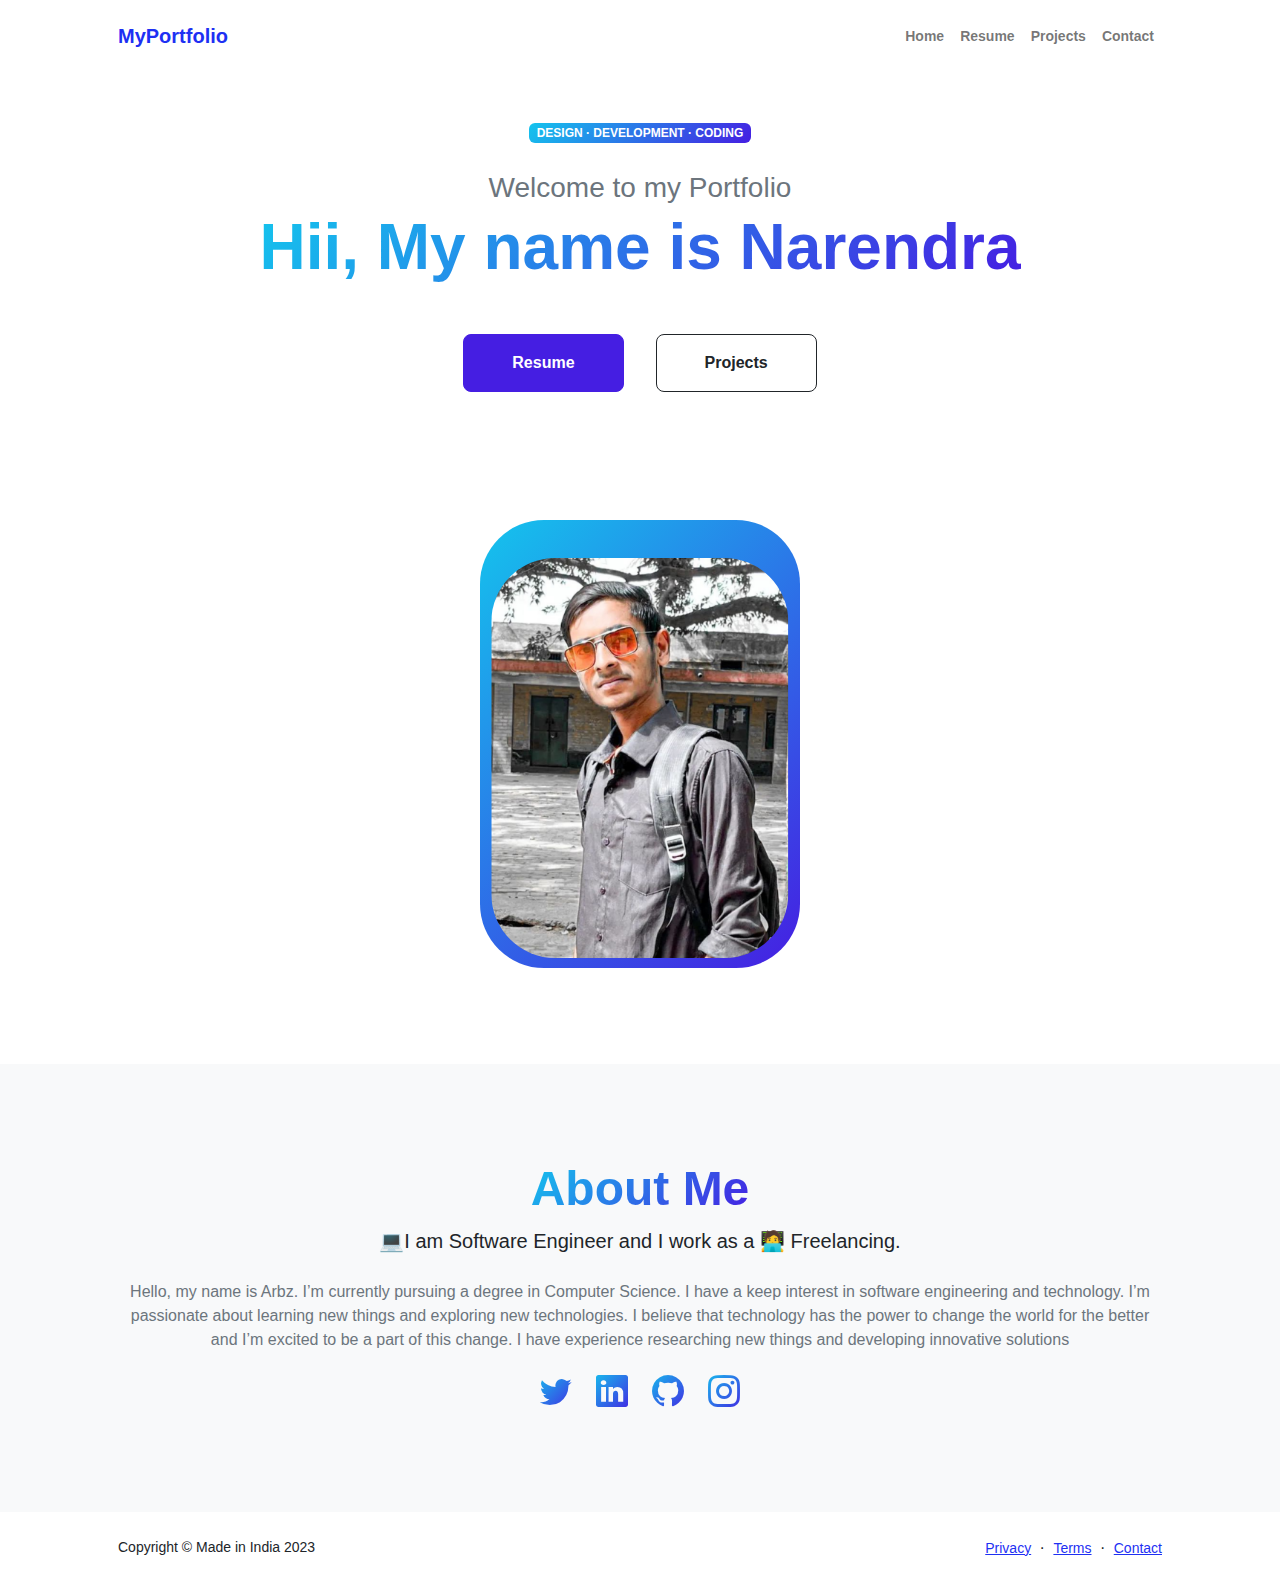
==== commit f6e4c588: "Update index.html" ====
--- a/index.html
+++ b/index.html
@@ -75,7 +75,7 @@
                             <div class="text-center my-5">
                                 <h2 class="display-5 fw-bolder"><span class="text-gradient d-inline">About Me</span></h2>
                                 <p class="lead fw-light mb-4">💻I am Software Engineer and I work as a 🧑‍💻 Freelancing.</p>
-                                <p class="text-muted">Hello, my name is Narendra. I’m currently
+                                <p class="text-muted">Hello, my name is Arbz. I’m currently
                                     pursuing a degree in Computer Science. I have a
                                     keep interest in software engineering and
                                     technology. I’m passionate about learning new
--- a/css/styles.css
+++ b/css/styles.css
@@ -11639,7 +11639,7 @@
   background-repeat: no-repeat;
   background-position: center;
 }
-@media (max-width: 375px) {
+@media (max-width: 420px) {
  .resume {
   background-size:contain;
   height: 600px;
@@ -11648,4 +11648,4 @@
   flex-direction: column;
  }
 
-}+}
